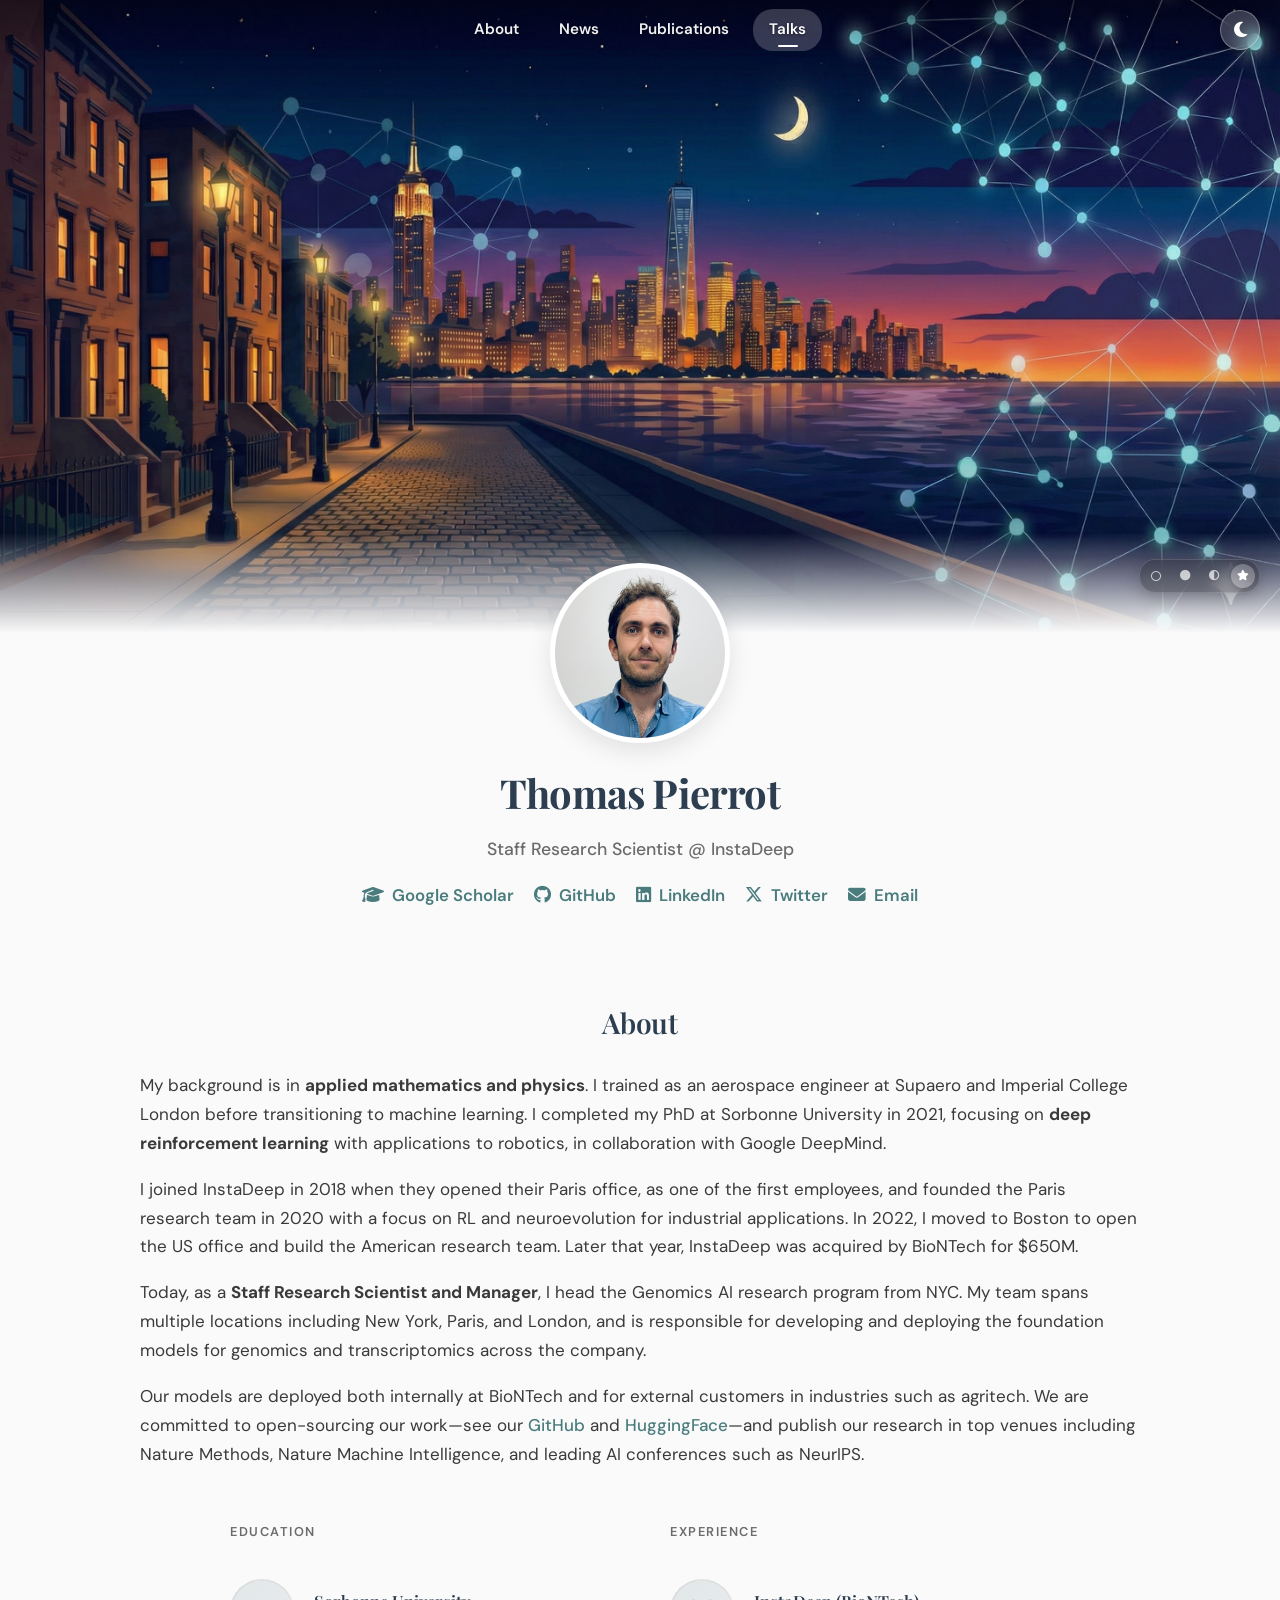
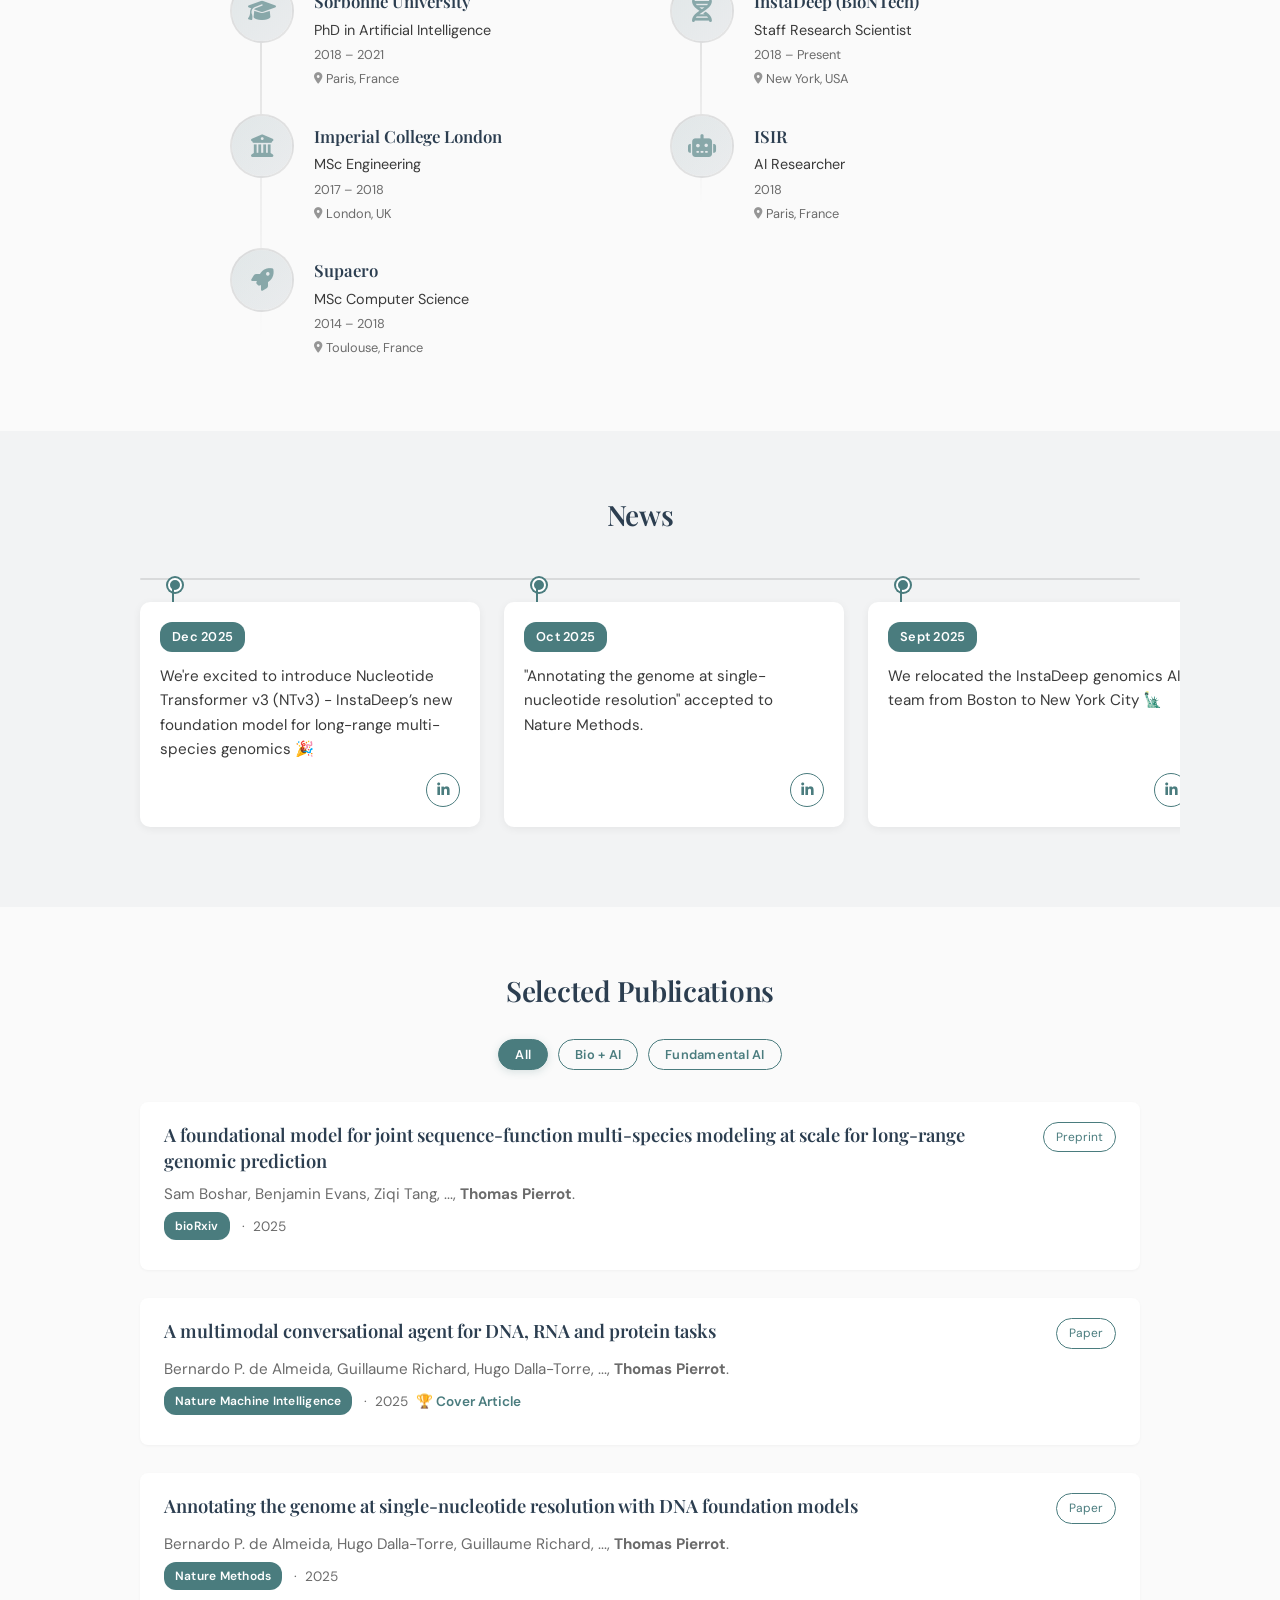
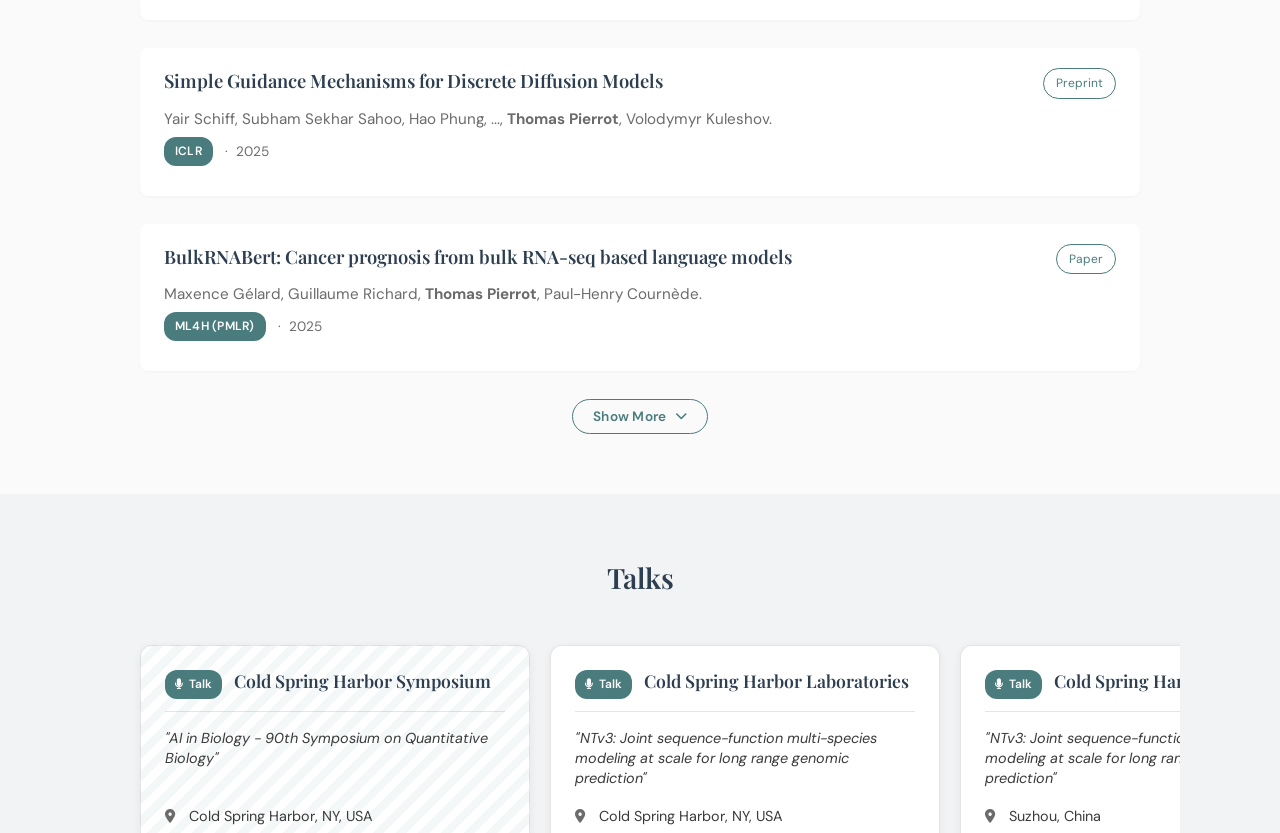
==== index.html @ 48ee16d9 "feat: add upcoming CSHL Symposium talk with diagonal stripe styling Add Cold Spring Harbor Symposium" ====
<!DOCTYPE html>
<html lang="en">
<head>
    <meta charset="UTF-8">
    <meta name="viewport" content="width=device-width, initial-scale=1.0">
    <title>Thomas Pierrot - Staff Research Scientist</title>
    <link rel="preconnect" href="https://fonts.googleapis.com">
    <link rel="preconnect" href="https://fonts.gstatic.com" crossorigin>
    <link href="https://fonts.googleapis.com/css2?family=DM+Sans:ital,wght@0,400;0,500;0,600;0,700;1,400&family=Playfair+Display:wght@500;600;700&display=swap" rel="stylesheet">
    <link rel="stylesheet" href="https://cdnjs.cloudflare.com/ajax/libs/font-awesome/6.5.1/css/all.min.css">
    <style>
        /* --- CSS STYLES --- */
        :root {
            --primary-color: #2c3e50;
            --accent-color: #4a7c7e;
            --text-color: #3a3a3a;
            --text-muted: #6b6b6b;
            --bg-color: #fafafa;
            --bg-alt: #f2f3f4;
            --card-bg: #ffffff;
            --border-color: rgba(0,0,0,0.1);
            --container-width: 1000px;
        }

        [data-theme="dark"] {
            --primary-color: #a8c8ca;
            --accent-color: #6ba3a5;
            --text-color: #e0e0e0;
            --text-muted: #a0a0a0;
            --bg-color: #1a1a1a;
            --bg-alt: #242424;
            --card-bg: #2a2a2a;
            --border-color: rgba(255,255,255,0.1);
        }

        body {
            font-family: 'DM Sans', -apple-system, BlinkMacSystemFont, "Segoe UI", Roboto, sans-serif;
            font-size: 17px;
            line-height: 1.7;
            color: var(--text-color);
            background-color: var(--bg-color);
            margin: 0;
            padding: 0;
        }

        h1, h2, h3, h4, h5, h6 {
            font-family: 'Playfair Display', Georgia, serif;
            font-weight: 600;
        }

        /* The Banner Image */
        .banner {
            width: 100%;
            overflow: hidden;
            position: relative;
            background-color: var(--primary-color);
        }
        .banner picture {
            display: block;
            width: 100%;
        }
        .banner img {
            width: 100%;
            height: auto;
            display: block;
        }
        .banner::after {
            content: '';
            position: absolute;
            bottom: 0;
            left: 0;
            right: 0;
            height: 100px;
            background: linear-gradient(to top, var(--bg-color), transparent);
            pointer-events: none;
        }

        /* Profile Container - keeps profile header centered with banner overlap */
        .profile-container {
            max-width: var(--container-width);
            margin: 0 auto;
            padding: 0 40px;
            position: relative;
        }

        /* Section Content - centers content within full-width sections */
        .section-content {
            max-width: var(--container-width);
            margin: 0 auto;
            padding: 0 40px;
        }

        /* Profile Section */
        .profile-header {
            display: flex;
            flex-direction: column;
            align-items: center;
            text-align: center;
            margin-top: -70px;
            margin-bottom: 30px;
            gap: 16px;
        }

        .profile-pic {
            width: 170px;
            height: 170px;
            border-radius: 50%;
            border: 5px solid var(--card-bg);
            box-shadow: 0 8px 24px rgba(0,0,0,0.1);
            background-color: #e8e8e8;
            background-image: url('profile_picture.jpg');
            background-size: cover;
            background-position: center;
            flex-shrink: 0;
        }

        .profile-info {
            display: flex;
            flex-direction: column;
            align-items: center;
        }

        .profile-info h1 {
            margin: 0;
            font-size: 2.5rem;
            font-weight: 700;
            color: var(--primary-color);
            letter-spacing: -0.02em;
        }

        .profile-info p {
            margin: 8px 0 0;
            font-size: 1.1rem;
            color: var(--text-muted);
            font-weight: 500;
        }

        .social-links {
            margin-top: 16px;
            display: flex;
            flex-wrap: wrap;
            justify-content: center;
            gap: 20px;
        }
        .social-links a {
            text-decoration: none;
            color: var(--accent-color);
            font-weight: 600;
            font-size: 1.05rem;
            display: flex;
            align-items: center;
            gap: 8px;
            transition: color 0.2s ease, transform 0.2s ease;
        }
        .social-links a i {
            font-size: 1.1rem;
        }
        .social-links a:hover {
            color: var(--primary-color);
            transform: translateY(-1px);
        }

        /* About content links */
        #about-content a {
            color: var(--accent-color);
            text-decoration: none;
            font-weight: 500;
            transition: color 0.2s ease;
        }
        #about-content a:hover {
            color: var(--primary-color);
        }

        /* Section Styling - Full width with alternating backgrounds */
        section {
            width: 100%;
            padding: 60px 0;
            text-align: center;
            background-color: var(--bg-color);
        }

        section:nth-of-type(even) {
            background-color: var(--bg-alt);
        }

        section:last-of-type {
            padding-bottom: 80px;
        }

        section p {
            text-align: left;
        }

        section ul {
            display: inline-block;
            text-align: left;
            padding-left: 20px;
        }

        section li {
            margin-bottom: 12px;
        }

        h2 {
            font-size: 1.75rem;
            margin-top: 0;
            margin-bottom: 24px;
            color: var(--primary-color);
            letter-spacing: -0.01em;
        }

        /* Publication List Styling */
        .publications-filters {
            display: flex;
            gap: 10px;
            justify-content: center;
            margin-bottom: 32px;
            flex-wrap: wrap;
        }

        .filter-btn {
            font-family: 'DM Sans', sans-serif;
            font-size: 0.8rem;
            font-weight: 600;
            padding: 6px 16px;
            border-radius: 20px;
            border: 1.5px solid var(--accent-color);
            background: transparent;
            color: var(--accent-color);
            cursor: pointer;
            transition: all 0.25s ease;
            letter-spacing: 0.02em;
        }

        .filter-btn:hover {
            background: var(--accent-color);
            color: white;
            transform: translateY(-2px);
            box-shadow: 0 4px 12px rgba(74, 124, 126, 0.3);
        }

        .filter-btn.active {
            background: var(--accent-color);
            color: white;
            box-shadow: 0 2px 8px rgba(74, 124, 126, 0.2);
        }

        .paper {
            margin-bottom: 28px;
            padding: 20px 24px;
            background: var(--card-bg);
            border-radius: 8px;
            box-shadow: 0 1px 3px rgba(0,0,0,0.04);
            transition: all 0.3s ease;
            text-align: left;
            position: relative;
            opacity: 1;
            max-height: 500px;
            overflow: hidden;
        }

        .paper.hidden {
            display: none;
        }

        .paper:hover {
            box-shadow: 0 4px 12px rgba(0,0,0,0.06);
        }

        .show-more-container {
            display: flex;
            justify-content: center;
            margin-top: 20px;
        }

        .show-more-btn {
            font-family: 'DM Sans', sans-serif;
            font-size: 0.85rem;
            font-weight: 600;
            padding: 8px 20px;
            border-radius: 20px;
            border: 1.5px solid var(--accent-color);
            background: transparent;
            color: var(--accent-color);
            cursor: pointer;
            transition: all 0.25s ease;
            display: flex;
            align-items: center;
            gap: 8px;
            letter-spacing: 0.02em;
        }

        .show-more-btn:hover {
            background: var(--accent-color);
            color: white;
            transform: translateY(-2px);
            box-shadow: 0 4px 12px rgba(74, 124, 126, 0.3);
        }

        .show-more-btn i {
            transition: transform 0.25s ease;
            font-size: 0.75rem;
        }

        .show-more-btn.expanded i {
            transform: rotate(180deg);
        }

        .show-more-btn.hidden {
            display: none;
        }
        .paper-header {
            display: flex;
            justify-content: space-between;
            align-items: flex-start;
            gap: 16px;
            margin-bottom: 8px;
        }
        .paper-title {
            font-family: 'Playfair Display', Georgia, serif;
            font-weight: 600;
            font-size: 1.15rem;
            color: var(--primary-color);
            flex: 1;
            line-height: 1.4;
        }
        .paper-meta {
            color: var(--text-muted);
            font-size: 0.95rem;
            margin-bottom: 6px;
            line-height: 1.6;
        }
        .paper-venue-info {
            display: flex;
            align-items: center;
            gap: 8px;
            flex-wrap: wrap;
            margin-bottom: 10px;
            font-size: 0.9rem;
        }
        .venue-badge {
            display: inline-block;
            background: var(--accent-color);
            color: white;
            font-size: 0.75rem;
            font-weight: 600;
            padding: 4px 11px;
            border-radius: 12px;
            letter-spacing: 0.02em;
        }
        .year-text {
            color: var(--text-muted);
            font-size: 0.85rem;
        }
        .year-text::before {
            content: '· ';
            margin-left: 4px;
            margin-right: 4px;
            color: var(--text-muted);
        }
        .highlight-item {
            display: inline-flex;
            align-items: center;
            gap: 4px;
            color: var(--accent-color);
            font-size: 0.85rem;
            font-weight: 600;
        }
        .paper-links {
            display: flex;
            gap: 6px;
            flex-wrap: wrap;
            flex-shrink: 0;
        }
        .paper-links a {
            font-size: 0.75rem;
            color: var(--accent-color);
            text-decoration: none;
            border: 1px solid var(--accent-color);
            padding: 4px 12px;
            border-radius: 20px;
            transition: all 0.25s ease;
            white-space: nowrap;
        }
        .paper-links a:hover {
            background-color: var(--accent-color);
            color: white;
        }

        /* Horizontal Timeline Styling */
        .timeline-h {
            overflow-x: auto;
            margin: 0 -40px;
            padding: 0 40px;
            scrollbar-width: thin;
            scrollbar-color: var(--accent-color) transparent;
        }

        .timeline-h::-webkit-scrollbar {
            height: 6px;
        }

        .timeline-h::-webkit-scrollbar-track {
            background: transparent;
        }

        .timeline-h::-webkit-scrollbar-thumb {
            background: var(--accent-color);
            border-radius: 3px;
        }

        .timeline-track {
            display: flex;
            gap: 24px;
            padding: 40px 0 20px;
            position: relative;
            width: fit-content;
        }

        .timeline-track::before {
            content: '';
            position: absolute;
            top: 16px;
            left: 0;
            right: 0;
            height: 2px;
            background: var(--border-color);
            border-radius: 1px;
        }

        .timeline-card {
            position: relative;
            flex: 0 0 300px;
            background: var(--card-bg);
            padding: 20px;
            border-radius: 10px;
            box-shadow: 0 2px 8px rgba(0,0,0,0.06);
            transition: box-shadow 0.25s ease, transform 0.25s ease;
            display: flex;
            flex-direction: column;
            gap: 12px;
        }

        .timeline-card::before {
            content: '';
            position: absolute;
            top: -24px;
            left: 28px;
            width: 10px;
            height: 10px;
            background: var(--accent-color);
            border-radius: 50%;
            border: 2px solid var(--card-bg);
            box-shadow: 0 0 0 2px var(--accent-color);
        }

        .timeline-card::after {
            content: '';
            position: absolute;
            top: -14px;
            left: 32px;
            width: 2px;
            height: 14px;
            background: var(--accent-color);
        }

        .timeline-card:hover {
            box-shadow: 0 6px 20px rgba(0,0,0,0.1);
            transform: translateY(-4px);
        }

        .timeline-badge {
            display: inline-block;
            align-self: flex-start;
            background: var(--accent-color);
            color: white;
            font-family: 'DM Sans', sans-serif;
            font-weight: 600;
            font-size: 0.8rem;
            padding: 4px 12px;
            border-radius: 12px;
            letter-spacing: 0.02em;
        }

        .timeline-card p {
            margin: 0;
            flex: 1;
            font-size: 0.95rem;
            line-height: 1.6;
        }

        .timeline-card .timeline-link {
            align-self: flex-end;
        }

        .timeline-link {
            display: flex;
            align-items: center;
            justify-content: center;
            width: 32px;
            height: 32px;
            font-size: 0.9rem;
            color: var(--accent-color);
            text-decoration: none;
            border: 1px solid var(--accent-color);
            border-radius: 50%;
            transition: all 0.25s ease;
            flex-shrink: 0;
        }

        .timeline-link:hover {
            background-color: var(--accent-color);
            color: white;
            transform: scale(1.1);
        }

        /* Navigation Bar */
        .main-nav {
            position: fixed;
            top: 0;
            left: 0;
            right: 0;
            z-index: 1000;
            display: flex;
            justify-content: center;
            align-items: center;
            padding: 0 20px;
            height: 60px;
            background: linear-gradient(to bottom, rgba(0, 0, 0, 0.4) 0%, rgba(0, 0, 0, 0.15) 60%, transparent 100%);
            transition: background 0.3s ease, box-shadow 0.3s ease, backdrop-filter 0.3s ease;
        }

        .main-nav.scrolled {
            background: rgba(250, 250, 250, 0.92);
            backdrop-filter: blur(12px);
            -webkit-backdrop-filter: blur(12px);
            box-shadow: 0 2px 20px rgba(0, 0, 0, 0.08);
        }

        [data-theme="dark"] .main-nav.scrolled {
            background: rgba(26, 26, 26, 0.92);
            box-shadow: 0 2px 20px rgba(0, 0, 0, 0.3);
        }

        .nav-container {
            display: flex;
            gap: 8px;
            align-items: center;
        }

        .nav-link {
            text-decoration: none;
            color: rgba(255, 255, 255, 0.95);
            font-weight: 600;
            font-size: 0.95rem;
            padding: 8px 16px;
            border-radius: 20px;
            transition: all 0.25s ease;
            position: relative;
            text-shadow: 0 1px 3px rgba(0, 0, 0, 0.5);
        }

        .main-nav.scrolled .nav-link {
            color: var(--text-muted);
            text-shadow: none;
        }

        .nav-link:hover {
            color: #ffffff;
            background: rgba(255, 255, 255, 0.15);
        }

        .main-nav.scrolled .nav-link:hover {
            color: var(--primary-color);
            background: rgba(74, 124, 126, 0.1);
        }

        .nav-link.active {
            color: #ffffff;
            background: rgba(255, 255, 255, 0.2);
        }

        .main-nav.scrolled .nav-link.active {
            color: var(--accent-color);
            background: rgba(74, 124, 126, 0.15);
        }

        .nav-link.active::after {
            content: '';
            position: absolute;
            bottom: 4px;
            left: 50%;
            transform: translateX(-50%);
            width: 20px;
            height: 2px;
            background: #ffffff;
            border-radius: 1px;
        }

        .main-nav.scrolled .nav-link.active::after {
            background: var(--accent-color);
        }

        /* Theme Toggle Button - now inside nav */
        .theme-toggle {
            position: absolute;
            right: 20px;
            background: rgba(255, 255, 255, 0.2);
            backdrop-filter: blur(8px);
            -webkit-backdrop-filter: blur(8px);
            border: 1px solid rgba(255, 255, 255, 0.3);
            border-radius: 50%;
            width: 40px;
            height: 40px;
            cursor: pointer;
            color: #ffffff;
            font-size: 1.1rem;
            transition: all 0.3s ease;
            box-shadow: 0 2px 8px rgba(0,0,0,0.2);
            display: flex;
            align-items: center;
            justify-content: center;
        }

        .main-nav.scrolled .theme-toggle {
            background: var(--card-bg);
            border: 1px solid var(--border-color);
            color: var(--text-color);
            box-shadow: 0 2px 8px rgba(0,0,0,0.1);
        }

        .theme-toggle:hover {
            transform: scale(1.05);
            box-shadow: 0 4px 12px rgba(0,0,0,0.2);
        }
        .theme-toggle:active {
            transform: scale(0.95);
        }

        /* Banner Time Selector */
        .banner-time-selector {
            position: absolute;
            bottom: 40px;
            right: 20px;
            display: flex;
            gap: 5px;
            z-index: 10;
            background: rgba(0, 0, 0, 0.25);
            backdrop-filter: blur(8px);
            -webkit-backdrop-filter: blur(8px);
            padding: 4px;
            border-radius: 16px;
            border: 1px solid rgba(255, 255, 255, 0.15);
            box-shadow: 0 4px 16px rgba(0, 0, 0, 0.2);
        }

        .time-btn {
            width: 24px;
            height: 24px;
            border-radius: 50%;
            border: none;
            background: transparent;
            color: rgba(255, 255, 255, 0.7);
            cursor: pointer;
            display: flex;
            align-items: center;
            justify-content: center;
            font-size: 0.65rem;
            transition: all 0.25s ease;
        }

        .time-btn:hover {
            color: #ffffff;
            background: rgba(255, 255, 255, 0.15);
            transform: scale(1.1);
        }

        .time-btn.active {
            color: #ffffff;
            background: rgba(255, 255, 255, 0.25);
            box-shadow: 0 2px 8px rgba(0, 0, 0, 0.2);
        }

        .time-btn:active {
            transform: scale(0.95);
        }

        /* About Section - Education & Experience */
        .about-columns {
            display: flex;
            gap: 60px;
            margin-top: 40px;
            justify-content: center;
        }

        .about-column {
            flex: 1;
            max-width: 380px;
        }

        .about-column-title {
            font-family: 'DM Sans', sans-serif;
            font-size: 0.8rem;
            font-weight: 600;
            text-transform: uppercase;
            letter-spacing: 0.12em;
            color: var(--text-muted);
            margin-bottom: 24px;
            text-align: left;
        }

        .about-entries {
            display: flex;
            flex-direction: column;
            gap: 0;
            position: relative;
        }

        /* Vertical connecting line */
        .about-entries::before {
            content: '';
            position: absolute;
            left: 30px;
            top: 60px;
            bottom: 30px;
            width: 2px;
            background: linear-gradient(to bottom, var(--border-color), transparent);
            border-radius: 1px;
        }

        .about-entry {
            display: flex;
            align-items: flex-start;
            gap: 20px;
            padding: 12px 0;
            position: relative;
        }

        .entry-logo {
            width: 60px;
            height: 60px;
            border-radius: 50%;
            background: linear-gradient(135deg, var(--bg-alt) 0%, var(--card-bg) 100%);
            border: 2px solid var(--border-color);
            display: flex;
            align-items: center;
            justify-content: center;
            flex-shrink: 0;
            transition: all 0.3s ease;
            overflow: hidden;
            position: relative;
            z-index: 1;
        }

        .entry-logo::before {
            content: '';
            position: absolute;
            inset: 0;
            background: linear-gradient(135deg, var(--accent-color) 0%, var(--primary-color) 100%);
            opacity: 0.1;
            border-radius: 50%;
        }

        .entry-logo i {
            font-size: 1.4rem;
            color: var(--accent-color);
            opacity: 0.6;
        }

        .entry-logo img {
            width: 100%;
            height: 100%;
            object-fit: cover;
            border-radius: 50%;
        }

        .about-entry:hover .entry-logo {
            transform: scale(1.08);
            border-color: var(--accent-color);
            box-shadow: 0 4px 16px rgba(74, 124, 126, 0.2);
        }

        .entry-details {
            display: flex;
            flex-direction: column;
            gap: 2px;
            padding-top: 8px;
            text-align: left;
        }

        .entry-institution {
            font-family: 'Playfair Display', Georgia, serif;
            font-size: 1.05rem;
            font-weight: 600;
            color: var(--primary-color);
            margin: 0;
        }

        .entry-role {
            font-size: 0.9rem;
            color: var(--text-color);
            margin: 0;
        }

        .entry-date {
            font-size: 0.8rem;
            color: var(--text-muted);
            margin: 0;
        }

        .entry-location {
            font-size: 0.8rem;
            color: var(--text-muted);
            margin: 0;
            display: flex;
            align-items: center;
            gap: 4px;
        }

        .entry-location i {
            font-size: 0.7rem;
            opacity: 0.7;
        }

        /* Talks Section - Floating Cards */
        .talks-track-wrapper {
            overflow-x: auto;
            margin: 0 -40px;
            padding: 0 40px;
            scrollbar-width: thin;
            scrollbar-color: var(--accent-color) transparent;
        }

        .talks-track-wrapper::-webkit-scrollbar {
            height: 6px;
        }

        .talks-track-wrapper::-webkit-scrollbar-track {
            background: transparent;
        }

        .talks-track-wrapper::-webkit-scrollbar-thumb {
            background: var(--accent-color);
            border-radius: 3px;
        }

        .talks-track {
            display: flex;
            gap: 20px;
            padding: 20px 0;
            width: fit-content;
        }

        .talk-card {
            flex: 0 0 340px;
            background: var(--card-bg);
            padding: 24px;
            border-radius: 12px;
            box-shadow: 0 2px 8px rgba(0,0,0,0.06);
            transition: box-shadow 0.25s ease, transform 0.25s ease;
            text-decoration: none;
            color: inherit;
            display: flex;
            flex-direction: column;
            gap: 16px;
            position: relative;
            text-align: left;
            border: 1px solid var(--border-color);
        }

        .talk-card:hover {
            box-shadow: 0 6px 20px rgba(0,0,0,0.1);
            transform: translateY(-4px);
            border-color: var(--accent-color);
        }

        .talk-card.upcoming {
            background:
                repeating-linear-gradient(
                    135deg,
                    transparent,
                    transparent 8px,
                    rgba(74, 124, 126, 0.06) 8px,
                    rgba(74, 124, 126, 0.06) 16px
                ),
                var(--card-bg);
        }

        @media (prefers-color-scheme: dark) {
            .talk-card.upcoming {
                background:
                    repeating-linear-gradient(
                        135deg,
                        transparent,
                        transparent 8px,
                        rgba(107, 163, 165, 0.08) 8px,
                        rgba(107, 163, 165, 0.08) 16px
                    ),
                    var(--card-bg);
            }
        }

        .talk-header {
            display: flex;
            justify-content: space-between;
            align-items: flex-start;
            gap: 12px;
            padding-bottom: 12px;
            border-bottom: 1px solid var(--border-color);
        }

        .talk-title {
            font-family: 'Playfair Display', Georgia, serif;
            font-weight: 600;
            font-size: 1.1rem;
            color: var(--primary-color);
            line-height: 1.3;
            margin: 0;
            flex: 1;
        }

        .talk-type-badge {
            display: inline-flex;
            align-items: center;
            gap: 6px;
            background: var(--accent-color);
            color: white;
            font-size: 0.75rem;
            font-weight: 600;
            padding: 4px 10px;
            border-radius: 12px;
            white-space: nowrap;
            flex-shrink: 0;
        }

        .talk-type-badge i {
            font-size: 0.7rem;
        }

        .talk-subtitle {
            font-style: italic;
            font-size: 0.9rem;
            color: var(--secondary-color);
            margin: 0;
            line-height: 1.4;
            flex: 1;
        }

        .talk-details {
            display: flex;
            flex-direction: column;
            gap: 8px;
        }

        .talk-detail-item {
            display: flex;
            align-items: center;
            gap: 8px;
            font-size: 0.9rem;
            color: var(--text-color);
        }

        .talk-detail-item i {
            width: 16px;
            font-size: 0.85rem;
            color: var(--text-muted);
            flex-shrink: 0;
        }

        .talk-link {
            display: flex;
            align-items: center;
            justify-content: space-between;
            gap: 8px;
            padding: 10px 16px;
            background: var(--bg-alt);
            border-radius: 8px;
            font-size: 0.9rem;
            font-weight: 600;
            color: var(--accent-color);
            text-decoration: none;
            transition: all 0.25s ease;
            margin-top: auto;
        }

        .talk-link:hover {
            background: var(--accent-color);
            color: white;
        }

        .talk-link i {
            font-size: 0.8rem;
            transition: transform 0.25s ease;
        }

        .talk-link:hover i {
            transform: translateX(4px);
        }

        /* Responsive for Talks */
        @media (max-width: 900px) {
            .talks-track-wrapper {
                margin: 0 -30px;
                padding: 0 30px;
            }
            .talk-card {
                flex: 0 0 300px;
            }
        }

        @media (max-width: 600px) {
            .talks-track-wrapper {
                margin: 0 -20px;
                padding: 0 20px;
            }
            .talk-card {
                flex: 0 0 280px;
                padding: 18px;
                gap: 12px;
            }
            .talk-title {
                font-size: 1rem;
            }
            .talk-type-badge {
                font-size: 0.7rem;
                padding: 3px 8px;
            }
            .talk-detail-item {
                font-size: 0.85rem;
            }
            .talk-subtitle {
                font-size: 0.85rem;
            }
            .talk-link {
                padding: 8px 12px;
                font-size: 0.85rem;
            }
        }

        /* Smooth scrolling */
        html {
            scroll-behavior: smooth;
        }

        /* Offset for fixed nav when jumping to sections */
        section {
            scroll-margin-top: 80px;
        }

        /* Responsive Design */
        @media (max-width: 900px) {
            .profile-container,
            .section-content {
                padding: 0 30px;
            }
            section {
                padding: 50px 0;
            }
            section:last-of-type {
                padding-bottom: 60px;
            }
            .profile-pic {
                width: 150px;
                height: 150px;
            }
            .timeline-h {
                margin: 0 -30px;
                padding: 0 30px;
            }
            .timeline-track {
                gap: 20px;
            }
            .timeline-card {
                flex: 0 0 280px;
            }
            /* About columns responsive */
            .about-columns {
                gap: 40px;
            }
            .about-column {
                max-width: 320px;
            }
        }

        @media (max-width: 600px) {
            .profile-container,
            .section-content {
                padding: 0 20px;
            }
            section {
                padding: 40px 0;
            }
            section:last-of-type {
                padding-bottom: 50px;
            }
            .profile-header {
                margin-top: -50px;
            }
            .profile-pic {
                width: 130px;
                height: 130px;
            }
            .profile-info h1 {
                font-size: 2rem;
            }
            .social-links {
                gap: 14px;
            }
            .social-links a {
                font-size: 0.95rem;
            }
            h2 {
                font-size: 1.5rem;
            }
            /* Timeline responsive */
            .timeline-h {
                margin: 0 -20px;
                padding: 0 20px;
            }
            .timeline-track {
                gap: 16px;
                padding-top: 36px;
            }
            .timeline-track::before {
                top: 12px;
            }
            .timeline-card {
                flex: 0 0 260px;
                padding: 16px;
            }
            .timeline-card::before {
                top: -20px;
                left: 24px;
                width: 8px;
                height: 8px;
            }
            .timeline-card::after {
                top: -12px;
                left: 27px;
                height: 12px;
            }
            .timeline-badge {
                font-size: 0.75rem;
                padding: 3px 10px;
            }
            .timeline-card p {
                font-size: 0.9rem;
            }
            /* Navigation responsive */
            .main-nav {
                height: 50px;
                padding: 0 12px;
            }
            .nav-link {
                font-size: 0.85rem;
                padding: 6px 12px;
            }
            .theme-toggle {
                width: 36px;
                height: 36px;
                font-size: 1rem;
                right: 12px;
            }
            section {
                scroll-margin-top: 70px;
            }
            .banner-time-selector {
                bottom: 30px;
                right: 12px;
                gap: 4px;
                padding: 3px;
            }
            .time-btn {
                width: 20px;
                height: 20px;
                font-size: 0.55rem;
            }
            /* About columns mobile - stack vertically */
            .about-columns {
                flex-direction: column;
                gap: 32px;
                align-items: center;
            }
            .about-column {
                max-width: 100%;
                width: 100%;
            }
            .about-column-title {
                text-align: center;
            }
            .entry-logo {
                width: 50px;
                height: 50px;
            }
            .entry-logo i {
                font-size: 1.2rem;
            }
            .about-entries::before {
                left: 25px;
                top: 50px;
            }
            .entry-details {
                padding-top: 4px;
            }
            .entry-institution {
                font-size: 0.95rem;
            }
            .entry-role {
                font-size: 0.85rem;
            }
        }
    </style>
</head>
<body>
    <nav class="main-nav" id="main-nav">
        <div class="nav-container">
            <a href="#about" class="nav-link active">About</a>
            <a href="#news" class="nav-link">News</a>
            <a href="#publications" class="nav-link">Publications</a>
            <a href="#talks" class="nav-link">Talks</a>
        </div>
        <button class="theme-toggle" id="theme-toggle" aria-label="Toggle dark mode">
            <i class="fa-solid fa-moon"></i>
        </button>
    </nav>

    <div class="banner">
        <picture>
            <source media="(min-width: 1200px)" srcset="" id="banner-desktop">
            <source media="(min-width: 768px)" srcset="" id="banner-tablet">
            <img src="" alt="NYC skyline with neural network overlay" id="banner-mobile">
        </picture>
        <div class="banner-time-selector">
            <button class="time-btn" data-time="morning" title="Morning (7-10am)">
                <i class="fa-regular fa-circle"></i>
            </button>
            <button class="time-btn" data-time="day" title="Day (10am-5pm)">
                <i class="fa-solid fa-circle"></i>
            </button>
            <button class="time-btn" data-time="afternoon" title="Afternoon (5-8pm)">
                <i class="fa-solid fa-circle-half-stroke"></i>
            </button>
            <button class="time-btn" data-time="night" title="Night (8pm-7am)">
                <i class="fa-solid fa-star"></i>
            </button>
        </div>
    </div>

    <div class="profile-container">
        <div class="profile-header">
            <div class="profile-pic"></div>
            <div class="profile-info">
                <h1>Thomas Pierrot</h1>
                <p>Staff Research Scientist @ InstaDeep</p>
                <div class="social-links">
                    <a href="https://scholar.google.com/citations?user=thomas-pierrot-120a43128"><i class="fa-solid fa-graduation-cap"></i> Google Scholar</a>
                    <a href="https://github.com/ranzenTom"><i class="fa-brands fa-github"></i> GitHub</a>
                    <a href="https://www.linkedin.com/in/thomas-pierrot-120a43128/"><i class="fa-brands fa-linkedin"></i> LinkedIn</a>
                    <a href="https://x.com/thomas_pierrot"><i class="fa-brands fa-x-twitter"></i> Twitter</a>
                    <a href="mailto:tvg.pierrot@gmail.com"><i class="fa-solid fa-envelope"></i> Email</a>
                </div>
            </div>
        </div>
    </div>

    <section id="about">
        <div class="section-content">
            <h2>About</h2>
            <div id="about-content">
                <!-- About content will be dynamically loaded from content/about.md -->
            </div>

            <div class="about-columns">
                <!-- Education Column -->
                <div class="about-column">
                    <h3 class="about-column-title">Education</h3>
                    <div class="about-entries">
                        <div class="about-entry">
                            <div class="entry-logo">
                                <i class="fa-solid fa-graduation-cap"></i>
                            </div>
                            <div class="entry-details">
                                <p class="entry-institution">Sorbonne University</p>
                                <p class="entry-role">PhD in Artificial Intelligence</p>
                                <p class="entry-date">2018 – 2021</p>
                                <p class="entry-location"><i class="fa-solid fa-location-dot"></i> Paris, France</p>
                            </div>
                        </div>
                        <div class="about-entry">
                            <div class="entry-logo">
                                <i class="fa-solid fa-university"></i>
                            </div>
                            <div class="entry-details">
                                <p class="entry-institution">Imperial College London</p>
                                <p class="entry-role">MSc Engineering</p>
                                <p class="entry-date">2017 – 2018</p>
                                <p class="entry-location"><i class="fa-solid fa-location-dot"></i> London, UK</p>
                            </div>
                        </div>
                        <div class="about-entry">
                            <div class="entry-logo">
                                <i class="fa-solid fa-rocket"></i>
                            </div>
                            <div class="entry-details">
                                <p class="entry-institution">Supaero</p>
                                <p class="entry-role">MSc Computer Science</p>
                                <p class="entry-date">2014 – 2018</p>
                                <p class="entry-location"><i class="fa-solid fa-location-dot"></i> Toulouse, France</p>
                            </div>
                        </div>
                    </div>
                </div>

                <!-- Experience Column -->
                <div class="about-column">
                    <h3 class="about-column-title">Experience</h3>
                    <div class="about-entries">
                        <div class="about-entry">
                            <div class="entry-logo">
                                <i class="fa-solid fa-dna"></i>
                            </div>
                            <div class="entry-details">
                                <p class="entry-institution">InstaDeep (BioNTech)</p>
                                <p class="entry-role">Staff Research Scientist</p>
                                <p class="entry-date">2018 – Present</p>
                                <p class="entry-location"><i class="fa-solid fa-location-dot"></i> New York, USA</p>
                            </div>
                        </div>
                        <div class="about-entry">
                            <div class="entry-logo">
                                <i class="fa-solid fa-robot"></i>
                            </div>
                            <div class="entry-details">
                                <p class="entry-institution">ISIR</p>
                                <p class="entry-role">AI Researcher</p>
                                <p class="entry-date">2018</p>
                                <p class="entry-location"><i class="fa-solid fa-location-dot"></i> Paris, France</p>
                            </div>
                        </div>
                    </div>
                </div>
            </div>
        </div>
    </section>

    <section id="news">
        <div class="section-content">
            <h2>News</h2>
            <div class="timeline-h">
                <div class="timeline-track" id="news-container">
                    <!-- News items will be dynamically loaded here -->
                </div>
            </div>
        </div>
    </section>

    <section id="publications">
        <div class="section-content">
            <h2>Selected Publications</h2>
            <div class="publications-filters">
                <button class="filter-btn active" data-filter="all">All</button>
                <button class="filter-btn" data-filter="bio-ai">Bio + AI</button>
                <button class="filter-btn" data-filter="fundamental-ai">Fundamental AI</button>
            </div>
            <div id="publications-container">
                <!-- Publications will be dynamically loaded here -->
            </div>
            <div class="show-more-container">
                <button class="show-more-btn" id="show-more-btn">
                    <span class="show-more-text">Show More</span>
                    <i class="fa-solid fa-chevron-down"></i>
                </button>
            </div>
        </div>
    </section>

    <section id="talks">
        <div class="section-content">
            <h2>Talks</h2>
            <div class="talks-track-wrapper">
                <div class="talks-track" id="talks-container">
                    <!-- Talks will be dynamically loaded here -->
                </div>
            </div>
        </div>
    </section>

    <script>
        // Banner time-of-day logic with manual override
        (function() {
            const timeButtons = document.querySelectorAll('.time-btn');
            
            // Set banner to a specific time of day
            function setBanner(timeOfDay) {
                document.getElementById('banner-desktop').srcset = `banners/banner_desktop_${timeOfDay}.jpeg`;
                document.getElementById('banner-tablet').srcset = `banners/banner_tablet_${timeOfDay}.jpeg`;
                document.getElementById('banner-mobile').src = `banners/banner_mobile_${timeOfDay}.jpeg`;
                
                // Update active state on buttons
                timeButtons.forEach(function(btn) {
                    btn.classList.remove('active');
                    if (btn.getAttribute('data-time') === timeOfDay) {
                        btn.classList.add('active');
                    }
                });
            }
            
            // Detect current time of day
            function detectTimeOfDay() {
                const hour = new Date().getHours();
                if (hour >= 7 && hour < 10) {
                    return 'morning';
                } else if (hour >= 10 && hour < 17) {
                    return 'day';
                } else if (hour >= 17 && hour < 20) {
                    return 'afternoon';
                } else {
                    return 'night';
                }
            }
            
            // Initialize with auto-detected time
            setBanner(detectTimeOfDay());
            
            // Add click handlers to time buttons
            timeButtons.forEach(function(btn) {
                btn.addEventListener('click', function() {
                    const timeOfDay = this.getAttribute('data-time');
                    setBanner(timeOfDay);
                });
            });
        })();

        // Theme toggle logic
        (function() {
            const themeToggle = document.getElementById('theme-toggle');
            const themeIcon = themeToggle.querySelector('i');
            const html = document.documentElement;
            
            // Get saved theme or detect system preference
            function getPreferredTheme() {
                const savedTheme = localStorage.getItem('theme');
                if (savedTheme) {
                    return savedTheme;
                }
                return window.matchMedia('(prefers-color-scheme: dark)').matches ? 'dark' : 'light';
            }
            
            // Apply theme and update icon
            function setTheme(theme) {
                if (theme === 'dark') {
                    html.setAttribute('data-theme', 'dark');
                    themeIcon.className = 'fa-solid fa-sun';
                } else {
                    html.removeAttribute('data-theme');
                    themeIcon.className = 'fa-solid fa-moon';
                }
            }
            
            // Initialize theme
            setTheme(getPreferredTheme());
            
            // Toggle theme on button click
            themeToggle.addEventListener('click', function() {
                const currentTheme = html.getAttribute('data-theme');
                const newTheme = currentTheme === 'dark' ? 'light' : 'dark';
                setTheme(newTheme);
                localStorage.setItem('theme', newTheme);
            });
            
            // Listen for system preference changes
            window.matchMedia('(prefers-color-scheme: dark)').addEventListener('change', function(e) {
                // Only update if user hasn't set a manual preference
                if (!localStorage.getItem('theme')) {
                    setTheme(e.matches ? 'dark' : 'light');
                }
            });
        })();

        // Navigation scroll effect and scrollspy
        (function() {
            const nav = document.getElementById('main-nav');
            const navLinks = document.querySelectorAll('.nav-link');
            const sections = document.querySelectorAll('section[id]');
            
            // Add scrolled class when page is scrolled
            function handleScroll() {
                if (window.scrollY > 100) {
                    nav.classList.add('scrolled');
                } else {
                    nav.classList.remove('scrolled');
                }
            }
            
            window.addEventListener('scroll', handleScroll, { passive: true });
            handleScroll(); // Check initial state
            
            // Scrollspy using IntersectionObserver
            const observerOptions = {
                root: null,
                rootMargin: '-20% 0px -60% 0px',
                threshold: 0
            };
            
            const observer = new IntersectionObserver(function(entries) {
                entries.forEach(function(entry) {
                    if (entry.isIntersecting) {
                        const id = entry.target.getAttribute('id');
                        navLinks.forEach(function(link) {
                            link.classList.remove('active');
                            if (link.getAttribute('href') === '#' + id) {
                                link.classList.add('active');
                            }
                        });
                    }
                });
            }, observerOptions);
            
            sections.forEach(function(section) {
                observer.observe(section);
            });
            
            // Smooth scroll with offset for nav links
            navLinks.forEach(function(link) {
                link.addEventListener('click', function(e) {
                    e.preventDefault();
                    const targetId = this.getAttribute('href');
                    const targetSection = document.querySelector(targetId);
                    if (targetSection) {
                        targetSection.scrollIntoView({ behavior: 'smooth' });
                    }
                });
            });
        })();

        // Load and render about content from Markdown
        (function() {
            fetch('content/about.md')
                .then(function(response) {
                    if (!response.ok) {
                        throw new Error('Failed to load about content');
                    }
                    return response.text();
                })
                .then(function(markdown) {
                    const container = document.getElementById('about-content');
                    // Split by double newlines to get paragraphs
                    const paragraphs = markdown.trim().split(/\n\n+/);
                    const html = paragraphs.map(function(p) {
                        // Convert **text** to <strong>text</strong>
                        const converted = p.replace(/\*\*(.+?)\*\*/g, '<strong>$1</strong>');
                        return '<p>' + converted + '</p>';
                    }).join('\n');
                    container.innerHTML = html;
                })
                .catch(function(error) {
                    console.error('Error loading about content:', error);
                });
        })();

        // Load and render news from JSON
        (function() {
            fetch('content/news.json')
                .then(function(response) {
                    if (!response.ok) {
                        throw new Error('Failed to load news data');
                    }
                    return response.json();
                })
                .then(function(data) {
                    const container = document.getElementById('news-container');

                    data.news.forEach(function(newsItem) {
                        const card = createNewsCard(newsItem);
                        container.appendChild(card);
                    });
                })
                .catch(function(error) {
                    console.error('Error loading news:', error);
                });

            function createNewsCard(newsItem) {
                const card = document.createElement('div');
                card.className = 'timeline-card';

                const badge = document.createElement('span');
                badge.className = 'timeline-badge';
                badge.textContent = newsItem.date;

                const description = document.createElement('p');
                description.innerHTML = newsItem.description;

                const link = document.createElement('a');
                link.className = 'timeline-link';
                link.href = newsItem.link;
                link.title = newsItem.linkTitle;
                link.target = '_blank';
                link.innerHTML = '<i class="' + newsItem.linkIcon + '"></i>';

                card.appendChild(badge);
                card.appendChild(description);
                card.appendChild(link);

                return card;
            }
        })();

        // Load and render publications from JSON
        (function() {
            let allPublications = [];
            let currentFilter = 'all';
            let showingAll = false;
            const INITIAL_DISPLAY_COUNT = 5;

            fetch('content/publications.json')
                .then(function(response) {
                    if (!response.ok) {
                        throw new Error('Failed to load publications data');
                    }
                    return response.json();
                })
                .then(function(data) {
                    allPublications = data.publications;
                    renderPublications();
                    setupFilterButtons();
                    setupShowMoreButton();
                })
                .catch(function(error) {
                    console.error('Error loading publications:', error);
                });

            function renderPublications() {
                const container = document.getElementById('publications-container');
                container.innerHTML = '';

                // Sort by year descending (most recent first)
                const sortedPublications = allPublications.slice().sort(function(a, b) { return b.year - a.year; });

                const filteredPublications = currentFilter === 'all'
                    ? sortedPublications
                    : sortedPublications.filter(function(pub) { return pub.category === currentFilter; });

                const displayCount = showingAll ? filteredPublications.length : Math.min(INITIAL_DISPLAY_COUNT, filteredPublications.length);

                filteredPublications.forEach(function(publication, index) {
                    const paper = createPaperElement(publication);
                    if (index >= displayCount) {
                        paper.classList.add('hidden');
                    }
                    container.appendChild(paper);
                });

                updateShowMoreButton(filteredPublications.length);
            }

            function updateShowMoreButton(totalCount) {
                const showMoreBtn = document.getElementById('show-more-btn');
                const showMoreText = showMoreBtn.querySelector('.show-more-text');

                if (totalCount <= INITIAL_DISPLAY_COUNT) {
                    showMoreBtn.classList.add('hidden');
                } else {
                    showMoreBtn.classList.remove('hidden');
                    if (showingAll) {
                        showMoreText.textContent = 'Show Less';
                        showMoreBtn.classList.add('expanded');
                    } else {
                        showMoreText.textContent = 'Show More';
                        showMoreBtn.classList.remove('expanded');
                    }
                }
            }

            function setupFilterButtons() {
                const filterButtons = document.querySelectorAll('.filter-btn');

                filterButtons.forEach(function(btn) {
                    btn.addEventListener('click', function() {
                        filterButtons.forEach(function(b) { b.classList.remove('active'); });
                        this.classList.add('active');
                        currentFilter = this.getAttribute('data-filter');
                        showingAll = false;
                        renderPublications();
                    });
                });
            }

            function setupShowMoreButton() {
                const showMoreBtn = document.getElementById('show-more-btn');

                showMoreBtn.addEventListener('click', function() {
                    showingAll = !showingAll;
                    const papers = document.querySelectorAll('.paper');

                    papers.forEach(function(paper, index) {
                        if (showingAll) {
                            paper.classList.remove('hidden');
                        } else if (index >= INITIAL_DISPLAY_COUNT) {
                            paper.classList.add('hidden');
                        }
                    });

                    updateShowMoreButton(papers.length);

                    // Scroll to publications section if collapsing
                    if (!showingAll) {
                        document.getElementById('publications').scrollIntoView({ behavior: 'smooth' });
                    }
                });
            }

            function createPaperElement(publication) {
                const paper = document.createElement('div');
                paper.className = 'paper';
                paper.setAttribute('data-category', publication.category);

                // Create header with title and links
                const header = document.createElement('div');
                header.className = 'paper-header';

                const title = document.createElement('div');
                title.className = 'paper-title';
                title.textContent = publication.title;

                const links = document.createElement('div');
                links.className = 'paper-links';

                publication.links.forEach(function(link) {
                    const anchor = document.createElement('a');
                    anchor.href = link.url;
                    anchor.textContent = link.text;
                    anchor.target = '_blank';
                    links.appendChild(anchor);
                });

                header.appendChild(title);
                header.appendChild(links);

                // Create authors meta
                const meta = document.createElement('div');
                meta.className = 'paper-meta';
                const authorsHTML = publication.authors.replace(/Thomas Pierrot/g, '<strong>Thomas Pierrot</strong>');
                meta.innerHTML = authorsHTML;

                // Create venue info (Option B style)
                const venueInfo = document.createElement('div');
                venueInfo.className = 'paper-venue-info';

                const venueBadge = document.createElement('span');
                venueBadge.className = 'venue-badge';
                venueBadge.textContent = publication.venue;
                venueInfo.appendChild(venueBadge);

                const yearText = document.createElement('span');
                yearText.className = 'year-text';
                yearText.textContent = publication.year;
                venueInfo.appendChild(yearText);

                if (publication.highlights && publication.highlights.length > 0) {
                    publication.highlights.forEach(function(highlight) {
                        const highlightItem = document.createElement('span');
                        highlightItem.className = 'highlight-item';
                        const icon = highlight.includes('Cover') ? '🏆' : '⭐';
                        highlightItem.innerHTML = icon + ' ' + highlight;
                        venueInfo.appendChild(highlightItem);
                    });
                }

                paper.appendChild(header);
                paper.appendChild(meta);
                paper.appendChild(venueInfo);

                return paper;
            }
        })();

        // Load and render talks from JSON
        (function() {
            fetch('content/talks.json')
                .then(function(response) {
                    if (!response.ok) {
                        throw new Error('Failed to load talks data');
                    }
                    return response.json();
                })
                .then(function(data) {
                    const container = document.getElementById('talks-container');

                    // Sort talks by date (most recent first)
                    const sortedTalks = data.talks.sort(function(a, b) {
                        const dateA = new Date(a.date);
                        const dateB = new Date(b.date);
                        return dateB - dateA; // Descending order (newest first)
                    });

                    sortedTalks.forEach(function(talk) {
                        const card = createTalkCard(talk);
                        container.appendChild(card);
                    });
                })
                .catch(function(error) {
                    console.error('Error loading talks:', error);
                });

            function createTalkCard(talk) {
                const card = document.createElement('a');
                card.className = 'talk-card' + (talk.status === 'upcoming' ? ' upcoming' : '');
                card.href = talk.video || talk.link;
                card.target = '_blank';
                card.rel = 'noopener noreferrer';

                // Create header section
                const header = document.createElement('div');
                header.className = 'talk-header';

                const typeBadge = document.createElement('span');
                typeBadge.className = 'talk-type-badge';

                if (talk.type === 'video') {
                    typeBadge.innerHTML = '<i class="fa-solid fa-play"></i> Video';
                } else {
                    typeBadge.innerHTML = '<i class="fa-solid fa-microphone"></i> Talk';
                }

                const venue = document.createElement('h3');
                venue.className = 'talk-title';
                venue.textContent = talk.venue;

                header.appendChild(typeBadge);
                header.appendChild(venue);

                // Create talk title section (the actual talk name)
                const talkTitleEl = document.createElement('p');
                talkTitleEl.className = 'talk-subtitle';
                talkTitleEl.textContent = '"' + talk.talkTitle + '"';

                // Create details section
                const details = document.createElement('div');
                details.className = 'talk-details';

                const locationItem = document.createElement('div');
                locationItem.className = 'talk-detail-item';
                locationItem.innerHTML = '<i class="fa-solid fa-location-dot"></i><span>' + talk.location + '</span>';

                const dateItem = document.createElement('div');
                dateItem.className = 'talk-detail-item';
                dateItem.innerHTML = '<i class="fa-solid fa-calendar"></i><span>' + talk.date + '</span>';

                details.appendChild(locationItem);
                details.appendChild(dateItem);

                // Create link button
                const linkButton = document.createElement('div');
                linkButton.className = 'talk-link';

                if (talk.type === 'video') {
                    linkButton.innerHTML = '<span>Watch Video</span><i class="fa-solid fa-arrow-right"></i>';
                } else {
                    linkButton.innerHTML = '<span>View Details</span><i class="fa-solid fa-arrow-right"></i>';
                }

                // Assemble the card
                card.appendChild(header);
                card.appendChild(talkTitleEl);
                card.appendChild(details);
                card.appendChild(linkButton);

                return card;
            }
        })();
    </script>
</body>
</html>
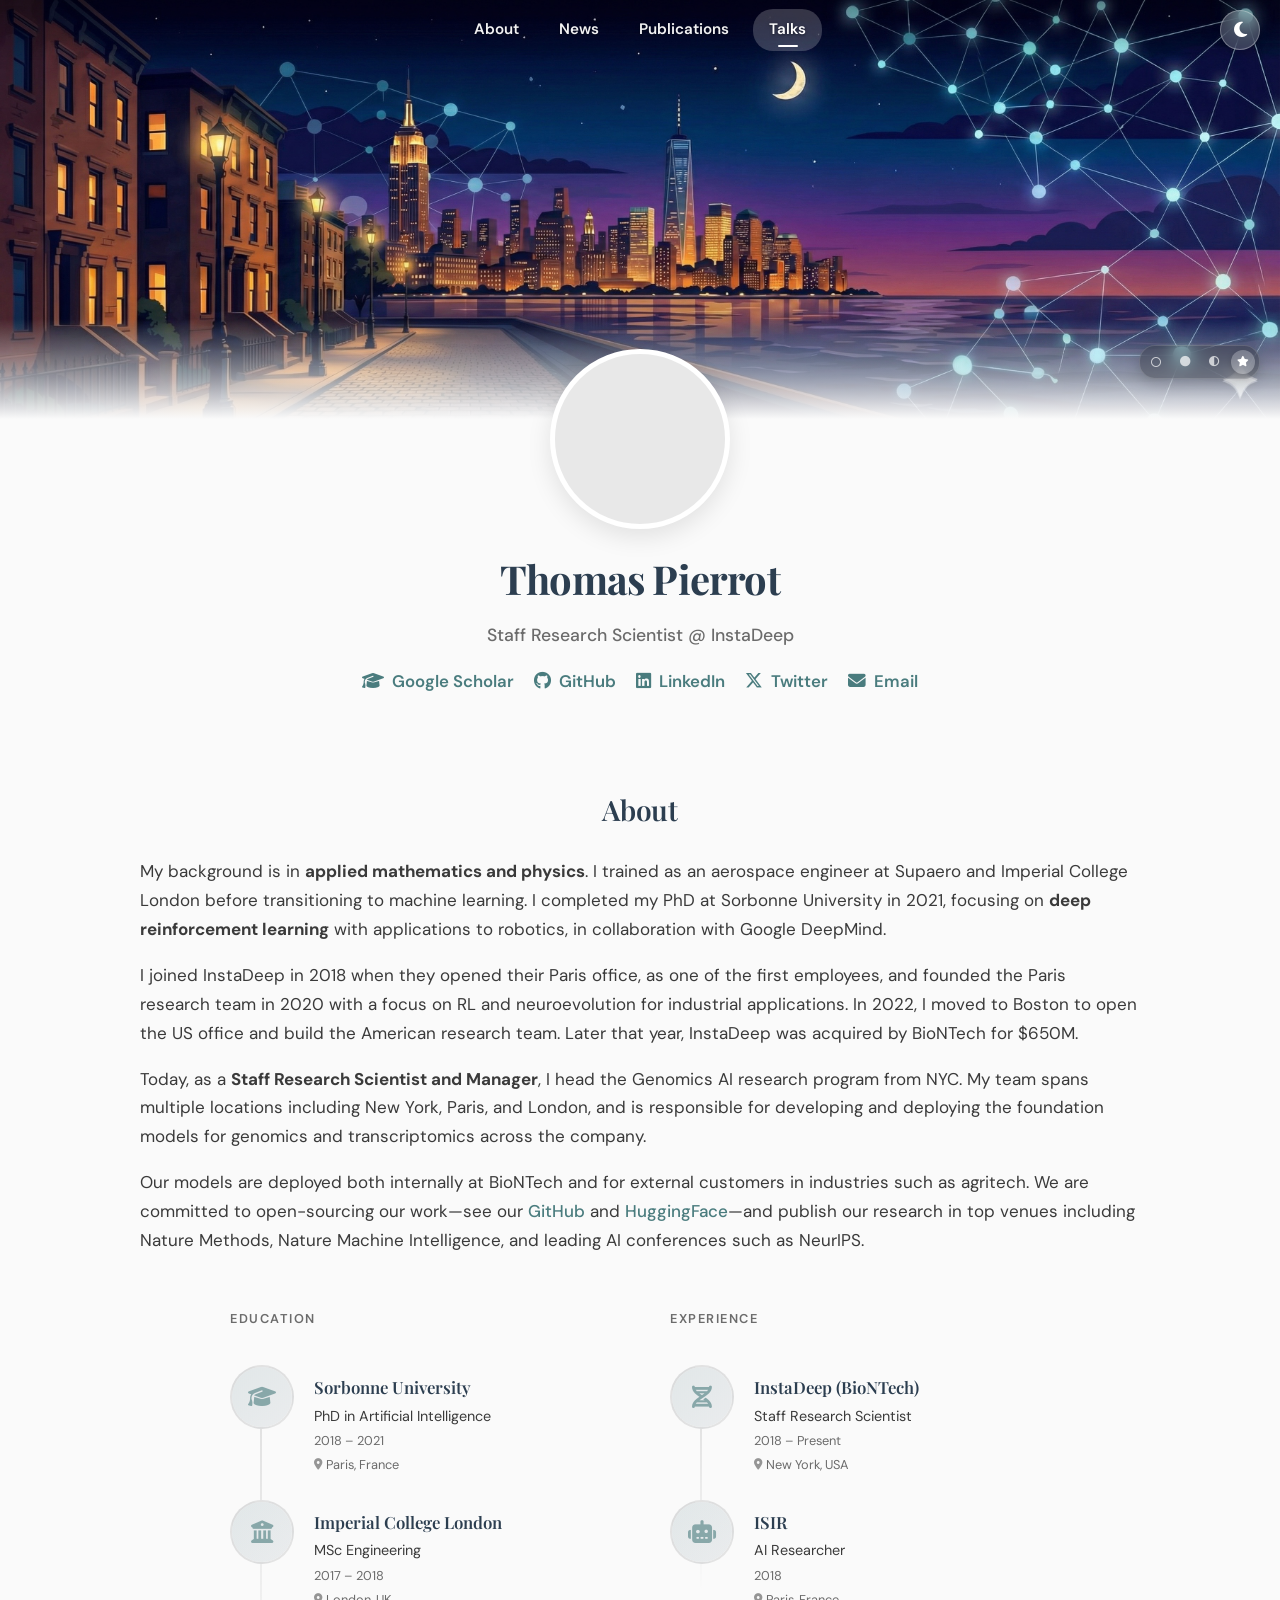
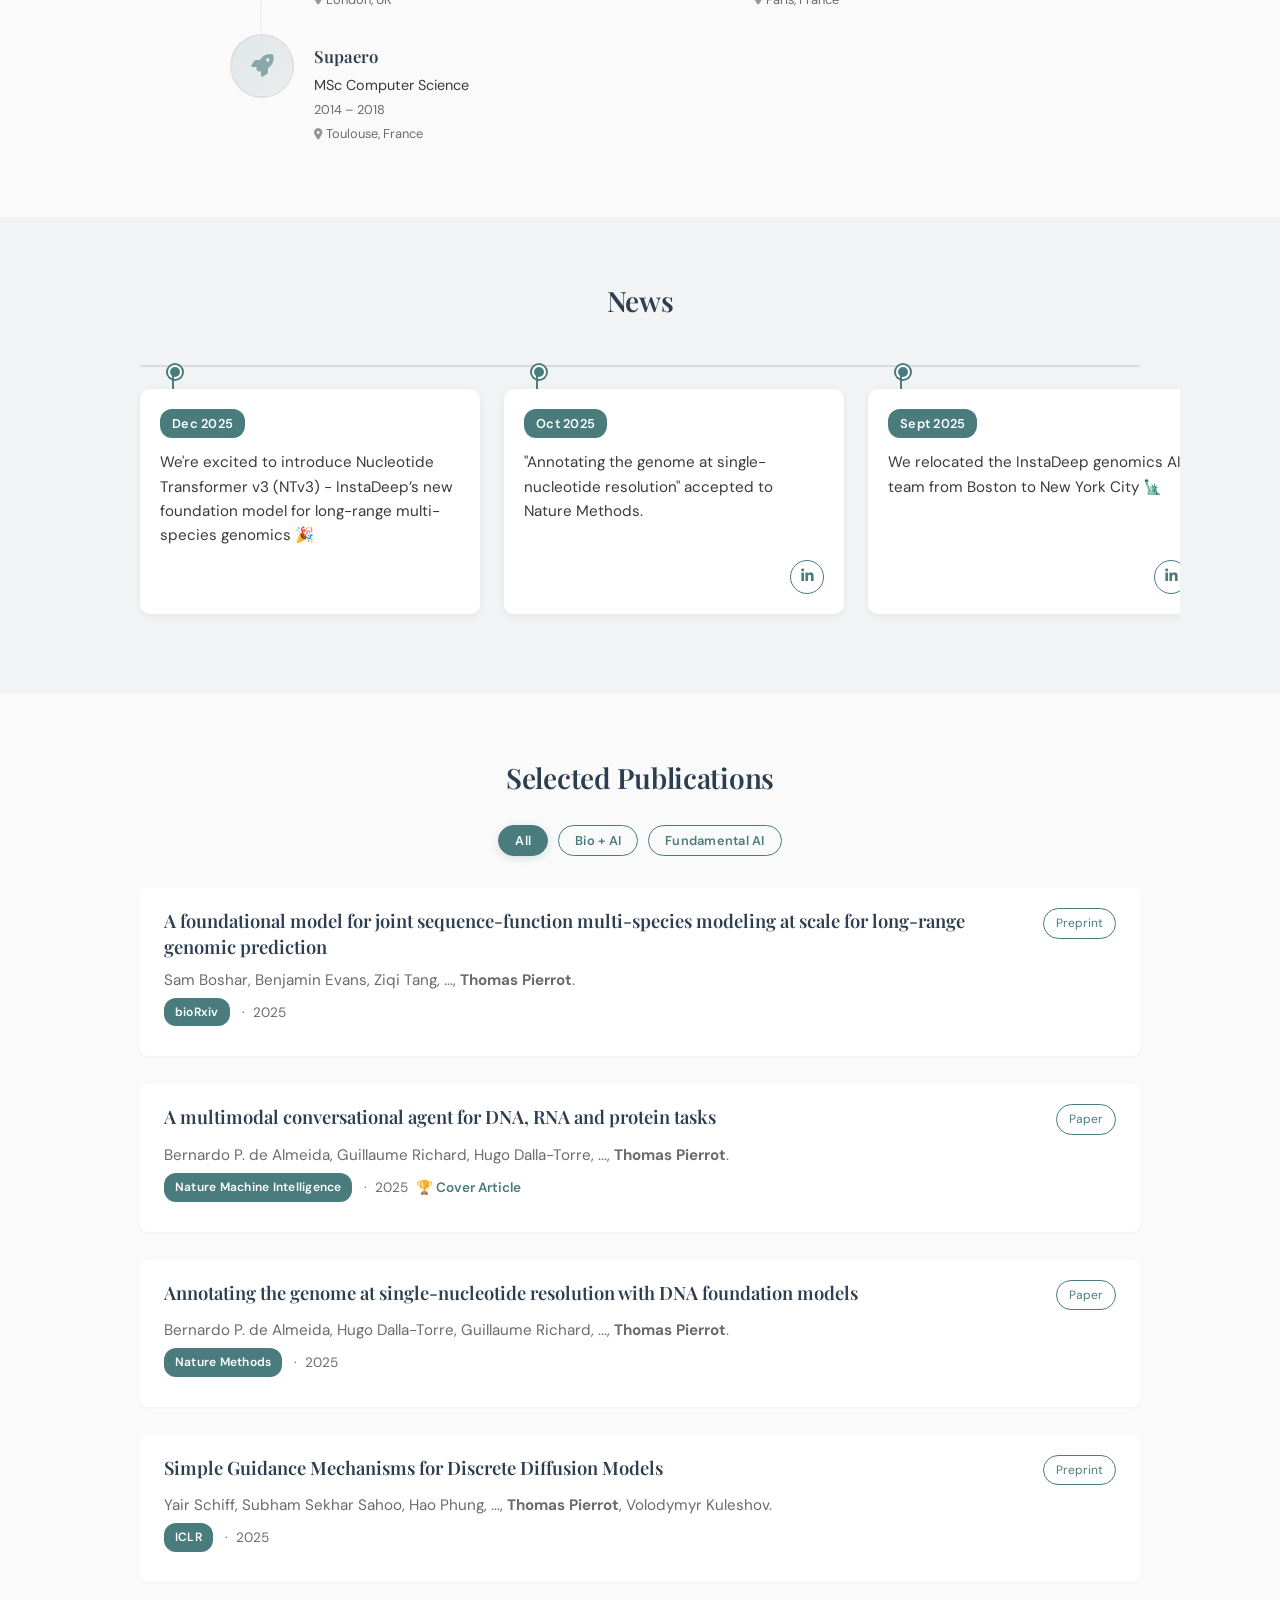
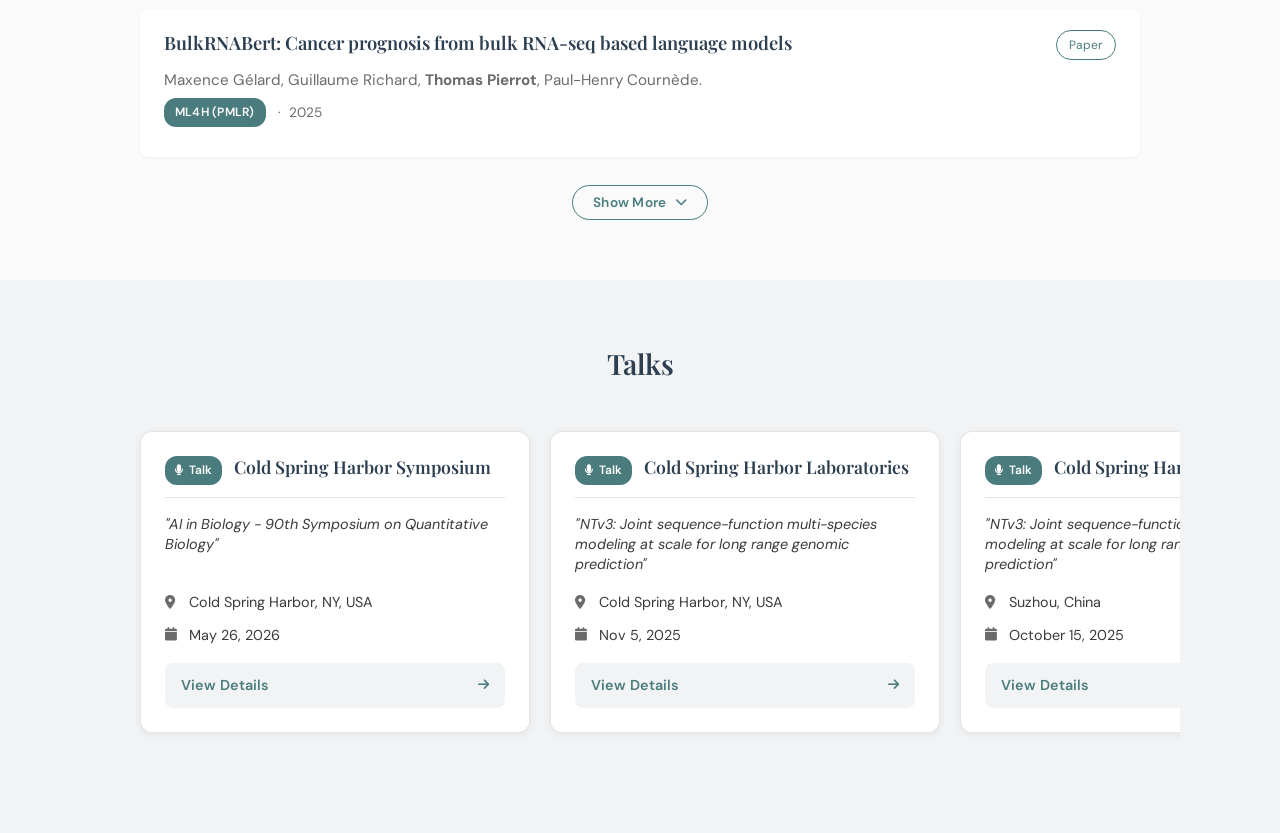
==== commit 5c5705f5: "fix: clean up static site and correct Scholar link" ====
--- a/index.html
+++ b/index.html
@@ -8,1208 +8,7 @@
     <link rel="preconnect" href="https://fonts.gstatic.com" crossorigin>
     <link href="https://fonts.googleapis.com/css2?family=DM+Sans:ital,wght@0,400;0,500;0,600;0,700;1,400&family=Playfair+Display:wght@500;600;700&display=swap" rel="stylesheet">
     <link rel="stylesheet" href="https://cdnjs.cloudflare.com/ajax/libs/font-awesome/6.5.1/css/all.min.css">
-    <style>
-        /* --- CSS STYLES --- */
-        :root {
-            --primary-color: #2c3e50;
-            --accent-color: #4a7c7e;
-            --text-color: #3a3a3a;
-            --text-muted: #6b6b6b;
-            --bg-color: #fafafa;
-            --bg-alt: #f2f3f4;
-            --card-bg: #ffffff;
-            --border-color: rgba(0,0,0,0.1);
-            --container-width: 1000px;
-        }
-
-        [data-theme="dark"] {
-            --primary-color: #a8c8ca;
-            --accent-color: #6ba3a5;
-            --text-color: #e0e0e0;
-            --text-muted: #a0a0a0;
-            --bg-color: #1a1a1a;
-            --bg-alt: #242424;
-            --card-bg: #2a2a2a;
-            --border-color: rgba(255,255,255,0.1);
-        }
-
-        body {
-            font-family: 'DM Sans', -apple-system, BlinkMacSystemFont, "Segoe UI", Roboto, sans-serif;
-            font-size: 17px;
-            line-height: 1.7;
-            color: var(--text-color);
-            background-color: var(--bg-color);
-            margin: 0;
-            padding: 0;
-        }
-
-        h1, h2, h3, h4, h5, h6 {
-            font-family: 'Playfair Display', Georgia, serif;
-            font-weight: 600;
-        }
-
-        /* The Banner Image */
-        .banner {
-            width: 100%;
-            overflow: hidden;
-            position: relative;
-            background-color: var(--primary-color);
-        }
-        .banner picture {
-            display: block;
-            width: 100%;
-        }
-        .banner img {
-            width: 100%;
-            height: auto;
-            display: block;
-        }
-        .banner::after {
-            content: '';
-            position: absolute;
-            bottom: 0;
-            left: 0;
-            right: 0;
-            height: 100px;
-            background: linear-gradient(to top, var(--bg-color), transparent);
-            pointer-events: none;
-        }
-
-        /* Profile Container - keeps profile header centered with banner overlap */
-        .profile-container {
-            max-width: var(--container-width);
-            margin: 0 auto;
-            padding: 0 40px;
-            position: relative;
-        }
-
-        /* Section Content - centers content within full-width sections */
-        .section-content {
-            max-width: var(--container-width);
-            margin: 0 auto;
-            padding: 0 40px;
-        }
-
-        /* Profile Section */
-        .profile-header {
-            display: flex;
-            flex-direction: column;
-            align-items: center;
-            text-align: center;
-            margin-top: -70px;
-            margin-bottom: 30px;
-            gap: 16px;
-        }
-
-        .profile-pic {
-            width: 170px;
-            height: 170px;
-            border-radius: 50%;
-            border: 5px solid var(--card-bg);
-            box-shadow: 0 8px 24px rgba(0,0,0,0.1);
-            background-color: #e8e8e8;
-            background-image: url('profile_picture.jpg');
-            background-size: cover;
-            background-position: center;
-            flex-shrink: 0;
-        }
-
-        .profile-info {
-            display: flex;
-            flex-direction: column;
-            align-items: center;
-        }
-
-        .profile-info h1 {
-            margin: 0;
-            font-size: 2.5rem;
-            font-weight: 700;
-            color: var(--primary-color);
-            letter-spacing: -0.02em;
-        }
-
-        .profile-info p {
-            margin: 8px 0 0;
-            font-size: 1.1rem;
-            color: var(--text-muted);
-            font-weight: 500;
-        }
-
-        .social-links {
-            margin-top: 16px;
-            display: flex;
-            flex-wrap: wrap;
-            justify-content: center;
-            gap: 20px;
-        }
-        .social-links a {
-            text-decoration: none;
-            color: var(--accent-color);
-            font-weight: 600;
-            font-size: 1.05rem;
-            display: flex;
-            align-items: center;
-            gap: 8px;
-            transition: color 0.2s ease, transform 0.2s ease;
-        }
-        .social-links a i {
-            font-size: 1.1rem;
-        }
-        .social-links a:hover {
-            color: var(--primary-color);
-            transform: translateY(-1px);
-        }
-
-        /* About content links */
-        #about-content a {
-            color: var(--accent-color);
-            text-decoration: none;
-            font-weight: 500;
-            transition: color 0.2s ease;
-        }
-        #about-content a:hover {
-            color: var(--primary-color);
-        }
-
-        /* Section Styling - Full width with alternating backgrounds */
-        section {
-            width: 100%;
-            padding: 60px 0;
-            text-align: center;
-            background-color: var(--bg-color);
-        }
-
-        section:nth-of-type(even) {
-            background-color: var(--bg-alt);
-        }
-
-        section:last-of-type {
-            padding-bottom: 80px;
-        }
-
-        section p {
-            text-align: left;
-        }
-
-        section ul {
-            display: inline-block;
-            text-align: left;
-            padding-left: 20px;
-        }
-
-        section li {
-            margin-bottom: 12px;
-        }
-
-        h2 {
-            font-size: 1.75rem;
-            margin-top: 0;
-            margin-bottom: 24px;
-            color: var(--primary-color);
-            letter-spacing: -0.01em;
-        }
-
-        /* Publication List Styling */
-        .publications-filters {
-            display: flex;
-            gap: 10px;
-            justify-content: center;
-            margin-bottom: 32px;
-            flex-wrap: wrap;
-        }
-
-        .filter-btn {
-            font-family: 'DM Sans', sans-serif;
-            font-size: 0.8rem;
-            font-weight: 600;
-            padding: 6px 16px;
-            border-radius: 20px;
-            border: 1.5px solid var(--accent-color);
-            background: transparent;
-            color: var(--accent-color);
-            cursor: pointer;
-            transition: all 0.25s ease;
-            letter-spacing: 0.02em;
-        }
-
-        .filter-btn:hover {
-            background: var(--accent-color);
-            color: white;
-            transform: translateY(-2px);
-            box-shadow: 0 4px 12px rgba(74, 124, 126, 0.3);
-        }
-
-        .filter-btn.active {
-            background: var(--accent-color);
-            color: white;
-            box-shadow: 0 2px 8px rgba(74, 124, 126, 0.2);
-        }
-
-        .paper {
-            margin-bottom: 28px;
-            padding: 20px 24px;
-            background: var(--card-bg);
-            border-radius: 8px;
-            box-shadow: 0 1px 3px rgba(0,0,0,0.04);
-            transition: all 0.3s ease;
-            text-align: left;
-            position: relative;
-            opacity: 1;
-            max-height: 500px;
-            overflow: hidden;
-        }
-
-        .paper.hidden {
-            display: none;
-        }
-
-        .paper:hover {
-            box-shadow: 0 4px 12px rgba(0,0,0,0.06);
-        }
-
-        .show-more-container {
-            display: flex;
-            justify-content: center;
-            margin-top: 20px;
-        }
-
-        .show-more-btn {
-            font-family: 'DM Sans', sans-serif;
-            font-size: 0.85rem;
-            font-weight: 600;
-            padding: 8px 20px;
-            border-radius: 20px;
-            border: 1.5px solid var(--accent-color);
-            background: transparent;
-            color: var(--accent-color);
-            cursor: pointer;
-            transition: all 0.25s ease;
-            display: flex;
-            align-items: center;
-            gap: 8px;
-            letter-spacing: 0.02em;
-        }
-
-        .show-more-btn:hover {
-            background: var(--accent-color);
-            color: white;
-            transform: translateY(-2px);
-            box-shadow: 0 4px 12px rgba(74, 124, 126, 0.3);
-        }
-
-        .show-more-btn i {
-            transition: transform 0.25s ease;
-            font-size: 0.75rem;
-        }
-
-        .show-more-btn.expanded i {
-            transform: rotate(180deg);
-        }
-
-        .show-more-btn.hidden {
-            display: none;
-        }
-        .paper-header {
-            display: flex;
-            justify-content: space-between;
-            align-items: flex-start;
-            gap: 16px;
-            margin-bottom: 8px;
-        }
-        .paper-title {
-            font-family: 'Playfair Display', Georgia, serif;
-            font-weight: 600;
-            font-size: 1.15rem;
-            color: var(--primary-color);
-            flex: 1;
-            line-height: 1.4;
-        }
-        .paper-meta {
-            color: var(--text-muted);
-            font-size: 0.95rem;
-            margin-bottom: 6px;
-            line-height: 1.6;
-        }
-        .paper-venue-info {
-            display: flex;
-            align-items: center;
-            gap: 8px;
-            flex-wrap: wrap;
-            margin-bottom: 10px;
-            font-size: 0.9rem;
-        }
-        .venue-badge {
-            display: inline-block;
-            background: var(--accent-color);
-            color: white;
-            font-size: 0.75rem;
-            font-weight: 600;
-            padding: 4px 11px;
-            border-radius: 12px;
-            letter-spacing: 0.02em;
-        }
-        .year-text {
-            color: var(--text-muted);
-            font-size: 0.85rem;
-        }
-        .year-text::before {
-            content: '· ';
-            margin-left: 4px;
-            margin-right: 4px;
-            color: var(--text-muted);
-        }
-        .highlight-item {
-            display: inline-flex;
-            align-items: center;
-            gap: 4px;
-            color: var(--accent-color);
-            font-size: 0.85rem;
-            font-weight: 600;
-        }
-        .paper-links {
-            display: flex;
-            gap: 6px;
-            flex-wrap: wrap;
-            flex-shrink: 0;
-        }
-        .paper-links a {
-            font-size: 0.75rem;
-            color: var(--accent-color);
-            text-decoration: none;
-            border: 1px solid var(--accent-color);
-            padding: 4px 12px;
-            border-radius: 20px;
-            transition: all 0.25s ease;
-            white-space: nowrap;
-        }
-        .paper-links a:hover {
-            background-color: var(--accent-color);
-            color: white;
-        }
-
-        /* Horizontal Timeline Styling */
-        .timeline-h {
-            overflow-x: auto;
-            margin: 0 -40px;
-            padding: 0 40px;
-            scrollbar-width: thin;
-            scrollbar-color: var(--accent-color) transparent;
-        }
-
-        .timeline-h::-webkit-scrollbar {
-            height: 6px;
-        }
-
-        .timeline-h::-webkit-scrollbar-track {
-            background: transparent;
-        }
-
-        .timeline-h::-webkit-scrollbar-thumb {
-            background: var(--accent-color);
-            border-radius: 3px;
-        }
-
-        .timeline-track {
-            display: flex;
-            gap: 24px;
-            padding: 40px 0 20px;
-            position: relative;
-            width: fit-content;
-        }
-
-        .timeline-track::before {
-            content: '';
-            position: absolute;
-            top: 16px;
-            left: 0;
-            right: 0;
-            height: 2px;
-            background: var(--border-color);
-            border-radius: 1px;
-        }
-
-        .timeline-card {
-            position: relative;
-            flex: 0 0 300px;
-            background: var(--card-bg);
-            padding: 20px;
-            border-radius: 10px;
-            box-shadow: 0 2px 8px rgba(0,0,0,0.06);
-            transition: box-shadow 0.25s ease, transform 0.25s ease;
-            display: flex;
-            flex-direction: column;
-            gap: 12px;
-        }
-
-        .timeline-card::before {
-            content: '';
-            position: absolute;
-            top: -24px;
-            left: 28px;
-            width: 10px;
-            height: 10px;
-            background: var(--accent-color);
-            border-radius: 50%;
-            border: 2px solid var(--card-bg);
-            box-shadow: 0 0 0 2px var(--accent-color);
-        }
-
-        .timeline-card::after {
-            content: '';
-            position: absolute;
-            top: -14px;
-            left: 32px;
-            width: 2px;
-            height: 14px;
-            background: var(--accent-color);
-        }
-
-        .timeline-card:hover {
-            box-shadow: 0 6px 20px rgba(0,0,0,0.1);
-            transform: translateY(-4px);
-        }
-
-        .timeline-badge {
-            display: inline-block;
-            align-self: flex-start;
-            background: var(--accent-color);
-            color: white;
-            font-family: 'DM Sans', sans-serif;
-            font-weight: 600;
-            font-size: 0.8rem;
-            padding: 4px 12px;
-            border-radius: 12px;
-            letter-spacing: 0.02em;
-        }
-
-        .timeline-card p {
-            margin: 0;
-            flex: 1;
-            font-size: 0.95rem;
-            line-height: 1.6;
-        }
-
-        .timeline-card .timeline-link {
-            align-self: flex-end;
-        }
-
-        .timeline-link {
-            display: flex;
-            align-items: center;
-            justify-content: center;
-            width: 32px;
-            height: 32px;
-            font-size: 0.9rem;
-            color: var(--accent-color);
-            text-decoration: none;
-            border: 1px solid var(--accent-color);
-            border-radius: 50%;
-            transition: all 0.25s ease;
-            flex-shrink: 0;
-        }
-
-        .timeline-link:hover {
-            background-color: var(--accent-color);
-            color: white;
-            transform: scale(1.1);
-        }
-
-        /* Navigation Bar */
-        .main-nav {
-            position: fixed;
-            top: 0;
-            left: 0;
-            right: 0;
-            z-index: 1000;
-            display: flex;
-            justify-content: center;
-            align-items: center;
-            padding: 0 20px;
-            height: 60px;
-            background: linear-gradient(to bottom, rgba(0, 0, 0, 0.4) 0%, rgba(0, 0, 0, 0.15) 60%, transparent 100%);
-            transition: background 0.3s ease, box-shadow 0.3s ease, backdrop-filter 0.3s ease;
-        }
-
-        .main-nav.scrolled {
-            background: rgba(250, 250, 250, 0.92);
-            backdrop-filter: blur(12px);
-            -webkit-backdrop-filter: blur(12px);
-            box-shadow: 0 2px 20px rgba(0, 0, 0, 0.08);
-        }
-
-        [data-theme="dark"] .main-nav.scrolled {
-            background: rgba(26, 26, 26, 0.92);
-            box-shadow: 0 2px 20px rgba(0, 0, 0, 0.3);
-        }
-
-        .nav-container {
-            display: flex;
-            gap: 8px;
-            align-items: center;
-        }
-
-        .nav-link {
-            text-decoration: none;
-            color: rgba(255, 255, 255, 0.95);
-            font-weight: 600;
-            font-size: 0.95rem;
-            padding: 8px 16px;
-            border-radius: 20px;
-            transition: all 0.25s ease;
-            position: relative;
-            text-shadow: 0 1px 3px rgba(0, 0, 0, 0.5);
-        }
-
-        .main-nav.scrolled .nav-link {
-            color: var(--text-muted);
-            text-shadow: none;
-        }
-
-        .nav-link:hover {
-            color: #ffffff;
-            background: rgba(255, 255, 255, 0.15);
-        }
-
-        .main-nav.scrolled .nav-link:hover {
-            color: var(--primary-color);
-            background: rgba(74, 124, 126, 0.1);
-        }
-
-        .nav-link.active {
-            color: #ffffff;
-            background: rgba(255, 255, 255, 0.2);
-        }
-
-        .main-nav.scrolled .nav-link.active {
-            color: var(--accent-color);
-            background: rgba(74, 124, 126, 0.15);
-        }
-
-        .nav-link.active::after {
-            content: '';
-            position: absolute;
-            bottom: 4px;
-            left: 50%;
-            transform: translateX(-50%);
-            width: 20px;
-            height: 2px;
-            background: #ffffff;
-            border-radius: 1px;
-        }
-
-        .main-nav.scrolled .nav-link.active::after {
-            background: var(--accent-color);
-        }
-
-        /* Theme Toggle Button - now inside nav */
-        .theme-toggle {
-            position: absolute;
-            right: 20px;
-            background: rgba(255, 255, 255, 0.2);
-            backdrop-filter: blur(8px);
-            -webkit-backdrop-filter: blur(8px);
-            border: 1px solid rgba(255, 255, 255, 0.3);
-            border-radius: 50%;
-            width: 40px;
-            height: 40px;
-            cursor: pointer;
-            color: #ffffff;
-            font-size: 1.1rem;
-            transition: all 0.3s ease;
-            box-shadow: 0 2px 8px rgba(0,0,0,0.2);
-            display: flex;
-            align-items: center;
-            justify-content: center;
-        }
-
-        .main-nav.scrolled .theme-toggle {
-            background: var(--card-bg);
-            border: 1px solid var(--border-color);
-            color: var(--text-color);
-            box-shadow: 0 2px 8px rgba(0,0,0,0.1);
-        }
-
-        .theme-toggle:hover {
-            transform: scale(1.05);
-            box-shadow: 0 4px 12px rgba(0,0,0,0.2);
-        }
-        .theme-toggle:active {
-            transform: scale(0.95);
-        }
-
-        /* Banner Time Selector */
-        .banner-time-selector {
-            position: absolute;
-            bottom: 40px;
-            right: 20px;
-            display: flex;
-            gap: 5px;
-            z-index: 10;
-            background: rgba(0, 0, 0, 0.25);
-            backdrop-filter: blur(8px);
-            -webkit-backdrop-filter: blur(8px);
-            padding: 4px;
-            border-radius: 16px;
-            border: 1px solid rgba(255, 255, 255, 0.15);
-            box-shadow: 0 4px 16px rgba(0, 0, 0, 0.2);
-        }
-
-        .time-btn {
-            width: 24px;
-            height: 24px;
-            border-radius: 50%;
-            border: none;
-            background: transparent;
-            color: rgba(255, 255, 255, 0.7);
-            cursor: pointer;
-            display: flex;
-            align-items: center;
-            justify-content: center;
-            font-size: 0.65rem;
-            transition: all 0.25s ease;
-        }
-
-        .time-btn:hover {
-            color: #ffffff;
-            background: rgba(255, 255, 255, 0.15);
-            transform: scale(1.1);
-        }
-
-        .time-btn.active {
-            color: #ffffff;
-            background: rgba(255, 255, 255, 0.25);
-            box-shadow: 0 2px 8px rgba(0, 0, 0, 0.2);
-        }
-
-        .time-btn:active {
-            transform: scale(0.95);
-        }
-
-        /* About Section - Education & Experience */
-        .about-columns {
-            display: flex;
-            gap: 60px;
-            margin-top: 40px;
-            justify-content: center;
-        }
-
-        .about-column {
-            flex: 1;
-            max-width: 380px;
-        }
-
-        .about-column-title {
-            font-family: 'DM Sans', sans-serif;
-            font-size: 0.8rem;
-            font-weight: 600;
-            text-transform: uppercase;
-            letter-spacing: 0.12em;
-            color: var(--text-muted);
-            margin-bottom: 24px;
-            text-align: left;
-        }
-
-        .about-entries {
-            display: flex;
-            flex-direction: column;
-            gap: 0;
-            position: relative;
-        }
-
-        /* Vertical connecting line */
-        .about-entries::before {
-            content: '';
-            position: absolute;
-            left: 30px;
-            top: 60px;
-            bottom: 30px;
-            width: 2px;
-            background: linear-gradient(to bottom, var(--border-color), transparent);
-            border-radius: 1px;
-        }
-
-        .about-entry {
-            display: flex;
-            align-items: flex-start;
-            gap: 20px;
-            padding: 12px 0;
-            position: relative;
-        }
-
-        .entry-logo {
-            width: 60px;
-            height: 60px;
-            border-radius: 50%;
-            background: linear-gradient(135deg, var(--bg-alt) 0%, var(--card-bg) 100%);
-            border: 2px solid var(--border-color);
-            display: flex;
-            align-items: center;
-            justify-content: center;
-            flex-shrink: 0;
-            transition: all 0.3s ease;
-            overflow: hidden;
-            position: relative;
-            z-index: 1;
-        }
-
-        .entry-logo::before {
-            content: '';
-            position: absolute;
-            inset: 0;
-            background: linear-gradient(135deg, var(--accent-color) 0%, var(--primary-color) 100%);
-            opacity: 0.1;
-            border-radius: 50%;
-        }
-
-        .entry-logo i {
-            font-size: 1.4rem;
-            color: var(--accent-color);
-            opacity: 0.6;
-        }
-
-        .entry-logo img {
-            width: 100%;
-            height: 100%;
-            object-fit: cover;
-            border-radius: 50%;
-        }
-
-        .about-entry:hover .entry-logo {
-            transform: scale(1.08);
-            border-color: var(--accent-color);
-            box-shadow: 0 4px 16px rgba(74, 124, 126, 0.2);
-        }
-
-        .entry-details {
-            display: flex;
-            flex-direction: column;
-            gap: 2px;
-            padding-top: 8px;
-            text-align: left;
-        }
-
-        .entry-institution {
-            font-family: 'Playfair Display', Georgia, serif;
-            font-size: 1.05rem;
-            font-weight: 600;
-            color: var(--primary-color);
-            margin: 0;
-        }
-
-        .entry-role {
-            font-size: 0.9rem;
-            color: var(--text-color);
-            margin: 0;
-        }
-
-        .entry-date {
-            font-size: 0.8rem;
-            color: var(--text-muted);
-            margin: 0;
-        }
-
-        .entry-location {
-            font-size: 0.8rem;
-            color: var(--text-muted);
-            margin: 0;
-            display: flex;
-            align-items: center;
-            gap: 4px;
-        }
-
-        .entry-location i {
-            font-size: 0.7rem;
-            opacity: 0.7;
-        }
-
-        /* Talks Section - Floating Cards */
-        .talks-track-wrapper {
-            overflow-x: auto;
-            margin: 0 -40px;
-            padding: 0 40px;
-            scrollbar-width: thin;
-            scrollbar-color: var(--accent-color) transparent;
-        }
-
-        .talks-track-wrapper::-webkit-scrollbar {
-            height: 6px;
-        }
-
-        .talks-track-wrapper::-webkit-scrollbar-track {
-            background: transparent;
-        }
-
-        .talks-track-wrapper::-webkit-scrollbar-thumb {
-            background: var(--accent-color);
-            border-radius: 3px;
-        }
-
-        .talks-track {
-            display: flex;
-            gap: 20px;
-            padding: 20px 0;
-            width: fit-content;
-        }
-
-        .talk-card {
-            flex: 0 0 340px;
-            background: var(--card-bg);
-            padding: 24px;
-            border-radius: 12px;
-            box-shadow: 0 2px 8px rgba(0,0,0,0.06);
-            transition: box-shadow 0.25s ease, transform 0.25s ease;
-            text-decoration: none;
-            color: inherit;
-            display: flex;
-            flex-direction: column;
-            gap: 16px;
-            position: relative;
-            text-align: left;
-            border: 1px solid var(--border-color);
-        }
-
-        .talk-card:hover {
-            box-shadow: 0 6px 20px rgba(0,0,0,0.1);
-            transform: translateY(-4px);
-            border-color: var(--accent-color);
-        }
-
-        .talk-card.upcoming {
-            background:
-                repeating-linear-gradient(
-                    135deg,
-                    transparent,
-                    transparent 8px,
-                    rgba(74, 124, 126, 0.06) 8px,
-                    rgba(74, 124, 126, 0.06) 16px
-                ),
-                var(--card-bg);
-        }
-
-        @media (prefers-color-scheme: dark) {
-            .talk-card.upcoming {
-                background:
-                    repeating-linear-gradient(
-                        135deg,
-                        transparent,
-                        transparent 8px,
-                        rgba(107, 163, 165, 0.08) 8px,
-                        rgba(107, 163, 165, 0.08) 16px
-                    ),
-                    var(--card-bg);
-            }
-        }
-
-        .talk-header {
-            display: flex;
-            justify-content: space-between;
-            align-items: flex-start;
-            gap: 12px;
-            padding-bottom: 12px;
-            border-bottom: 1px solid var(--border-color);
-        }
-
-        .talk-title {
-            font-family: 'Playfair Display', Georgia, serif;
-            font-weight: 600;
-            font-size: 1.1rem;
-            color: var(--primary-color);
-            line-height: 1.3;
-            margin: 0;
-            flex: 1;
-        }
-
-        .talk-type-badge {
-            display: inline-flex;
-            align-items: center;
-            gap: 6px;
-            background: var(--accent-color);
-            color: white;
-            font-size: 0.75rem;
-            font-weight: 600;
-            padding: 4px 10px;
-            border-radius: 12px;
-            white-space: nowrap;
-            flex-shrink: 0;
-        }
-
-        .talk-type-badge i {
-            font-size: 0.7rem;
-        }
-
-        .talk-subtitle {
-            font-style: italic;
-            font-size: 0.9rem;
-            color: var(--secondary-color);
-            margin: 0;
-            line-height: 1.4;
-            flex: 1;
-        }
-
-        .talk-details {
-            display: flex;
-            flex-direction: column;
-            gap: 8px;
-        }
-
-        .talk-detail-item {
-            display: flex;
-            align-items: center;
-            gap: 8px;
-            font-size: 0.9rem;
-            color: var(--text-color);
-        }
-
-        .talk-detail-item i {
-            width: 16px;
-            font-size: 0.85rem;
-            color: var(--text-muted);
-            flex-shrink: 0;
-        }
-
-        .talk-link {
-            display: flex;
-            align-items: center;
-            justify-content: space-between;
-            gap: 8px;
-            padding: 10px 16px;
-            background: var(--bg-alt);
-            border-radius: 8px;
-            font-size: 0.9rem;
-            font-weight: 600;
-            color: var(--accent-color);
-            text-decoration: none;
-            transition: all 0.25s ease;
-            margin-top: auto;
-        }
-
-        .talk-link:hover {
-            background: var(--accent-color);
-            color: white;
-        }
-
-        .talk-link i {
-            font-size: 0.8rem;
-            transition: transform 0.25s ease;
-        }
-
-        .talk-link:hover i {
-            transform: translateX(4px);
-        }
-
-        /* Responsive for Talks */
-        @media (max-width: 900px) {
-            .talks-track-wrapper {
-                margin: 0 -30px;
-                padding: 0 30px;
-            }
-            .talk-card {
-                flex: 0 0 300px;
-            }
-        }
-
-        @media (max-width: 600px) {
-            .talks-track-wrapper {
-                margin: 0 -20px;
-                padding: 0 20px;
-            }
-            .talk-card {
-                flex: 0 0 280px;
-                padding: 18px;
-                gap: 12px;
-            }
-            .talk-title {
-                font-size: 1rem;
-            }
-            .talk-type-badge {
-                font-size: 0.7rem;
-                padding: 3px 8px;
-            }
-            .talk-detail-item {
-                font-size: 0.85rem;
-            }
-            .talk-subtitle {
-                font-size: 0.85rem;
-            }
-            .talk-link {
-                padding: 8px 12px;
-                font-size: 0.85rem;
-            }
-        }
-
-        /* Smooth scrolling */
-        html {
-            scroll-behavior: smooth;
-        }
-
-        /* Offset for fixed nav when jumping to sections */
-        section {
-            scroll-margin-top: 80px;
-        }
-
-        /* Responsive Design */
-        @media (max-width: 900px) {
-            .profile-container,
-            .section-content {
-                padding: 0 30px;
-            }
-            section {
-                padding: 50px 0;
-            }
-            section:last-of-type {
-                padding-bottom: 60px;
-            }
-            .profile-pic {
-                width: 150px;
-                height: 150px;
-            }
-            .timeline-h {
-                margin: 0 -30px;
-                padding: 0 30px;
-            }
-            .timeline-track {
-                gap: 20px;
-            }
-            .timeline-card {
-                flex: 0 0 280px;
-            }
-            /* About columns responsive */
-            .about-columns {
-                gap: 40px;
-            }
-            .about-column {
-                max-width: 320px;
-            }
-        }
-
-        @media (max-width: 600px) {
-            .profile-container,
-            .section-content {
-                padding: 0 20px;
-            }
-            section {
-                padding: 40px 0;
-            }
-            section:last-of-type {
-                padding-bottom: 50px;
-            }
-            .profile-header {
-                margin-top: -50px;
-            }
-            .profile-pic {
-                width: 130px;
-                height: 130px;
-            }
-            .profile-info h1 {
-                font-size: 2rem;
-            }
-            .social-links {
-                gap: 14px;
-            }
-            .social-links a {
-                font-size: 0.95rem;
-            }
-            h2 {
-                font-size: 1.5rem;
-            }
-            /* Timeline responsive */
-            .timeline-h {
-                margin: 0 -20px;
-                padding: 0 20px;
-            }
-            .timeline-track {
-                gap: 16px;
-                padding-top: 36px;
-            }
-            .timeline-track::before {
-                top: 12px;
-            }
-            .timeline-card {
-                flex: 0 0 260px;
-                padding: 16px;
-            }
-            .timeline-card::before {
-                top: -20px;
-                left: 24px;
-                width: 8px;
-                height: 8px;
-            }
-            .timeline-card::after {
-                top: -12px;
-                left: 27px;
-                height: 12px;
-            }
-            .timeline-badge {
-                font-size: 0.75rem;
-                padding: 3px 10px;
-            }
-            .timeline-card p {
-                font-size: 0.9rem;
-            }
-            /* Navigation responsive */
-            .main-nav {
-                height: 50px;
-                padding: 0 12px;
-            }
-            .nav-link {
-                font-size: 0.85rem;
-                padding: 6px 12px;
-            }
-            .theme-toggle {
-                width: 36px;
-                height: 36px;
-                font-size: 1rem;
-                right: 12px;
-            }
-            section {
-                scroll-margin-top: 70px;
-            }
-            .banner-time-selector {
-                bottom: 30px;
-                right: 12px;
-                gap: 4px;
-                padding: 3px;
-            }
-            .time-btn {
-                width: 20px;
-                height: 20px;
-                font-size: 0.55rem;
-            }
-            /* About columns mobile - stack vertically */
-            .about-columns {
-                flex-direction: column;
-                gap: 32px;
-                align-items: center;
-            }
-            .about-column {
-                max-width: 100%;
-                width: 100%;
-            }
-            .about-column-title {
-                text-align: center;
-            }
-            .entry-logo {
-                width: 50px;
-                height: 50px;
-            }
-            .entry-logo i {
-                font-size: 1.2rem;
-            }
-            .about-entries::before {
-                left: 25px;
-                top: 50px;
-            }
-            .entry-details {
-                padding-top: 4px;
-            }
-            .entry-institution {
-                font-size: 0.95rem;
-            }
-            .entry-role {
-                font-size: 0.85rem;
-            }
-        }
-    </style>
+    <link rel="stylesheet" href="assets/styles.css">
 </head>
 <body>
     <nav class="main-nav" id="main-nav">
@@ -1226,21 +25,21 @@
 
     <div class="banner">
         <picture>
-            <source media="(min-width: 1200px)" srcset="" id="banner-desktop">
-            <source media="(min-width: 768px)" srcset="" id="banner-tablet">
-            <img src="" alt="NYC skyline with neural network overlay" id="banner-mobile">
+            <source media="(min-width: 1200px)" srcset="banners/banner_desktop_day.jpeg" id="banner-desktop">
+            <source media="(min-width: 768px)" srcset="banners/banner_tablet_day.jpeg" id="banner-tablet">
+            <img src="banners/banner_mobile_day.jpeg" alt="NYC skyline with neural network overlay" id="banner-mobile">
         </picture>
         <div class="banner-time-selector">
-            <button class="time-btn" data-time="morning" title="Morning (7-10am)">
+            <button class="time-btn" data-time="morning" aria-label="Morning banner" aria-pressed="false" title="Morning (7-10am)">
                 <i class="fa-regular fa-circle"></i>
             </button>
-            <button class="time-btn" data-time="day" title="Day (10am-5pm)">
+            <button class="time-btn" data-time="day" aria-label="Day banner" aria-pressed="false" title="Day (10am-5pm)">
                 <i class="fa-solid fa-circle"></i>
             </button>
-            <button class="time-btn" data-time="afternoon" title="Afternoon (5-8pm)">
+            <button class="time-btn" data-time="afternoon" aria-label="Afternoon banner" aria-pressed="false" title="Afternoon (5-8pm)">
                 <i class="fa-solid fa-circle-half-stroke"></i>
             </button>
-            <button class="time-btn" data-time="night" title="Night (8pm-7am)">
+            <button class="time-btn" data-time="night" aria-label="Night banner" aria-pressed="false" title="Night (8pm-7am)">
                 <i class="fa-solid fa-star"></i>
             </button>
         </div>
@@ -1253,7 +52,7 @@
                 <h1>Thomas Pierrot</h1>
                 <p>Staff Research Scientist @ InstaDeep</p>
                 <div class="social-links">
-                    <a href="https://scholar.google.com/citations?user=thomas-pierrot-120a43128"><i class="fa-solid fa-graduation-cap"></i> Google Scholar</a>
+                    <a href="https://scholar.google.com/citations?user=KZJH9swAAAAJ&amp;hl=en"><i class="fa-solid fa-graduation-cap"></i> Google Scholar</a>
                     <a href="https://github.com/ranzenTom"><i class="fa-brands fa-github"></i> GitHub</a>
                     <a href="https://www.linkedin.com/in/thomas-pierrot-120a43128/"><i class="fa-brands fa-linkedin"></i> LinkedIn</a>
                     <a href="https://x.com/thomas_pierrot"><i class="fa-brands fa-x-twitter"></i> Twitter</a>
@@ -1266,8 +65,8 @@
     <section id="about">
         <div class="section-content">
             <h2>About</h2>
-            <div id="about-content">
-                <!-- About content will be dynamically loaded from content/about.md -->
+            <div id="about-content" aria-busy="true">
+                <p class="content-status" role="status">Loading about…</p>
             </div>
 
             <div class="about-columns">
@@ -1347,8 +146,8 @@
         <div class="section-content">
             <h2>News</h2>
             <div class="timeline-h">
-                <div class="timeline-track" id="news-container">
-                    <!-- News items will be dynamically loaded here -->
+                <div class="timeline-track" id="news-container" aria-busy="true">
+                    <p class="content-status" role="status">Loading news…</p>
                 </div>
             </div>
         </div>
@@ -1358,15 +157,15 @@
         <div class="section-content">
             <h2>Selected Publications</h2>
             <div class="publications-filters">
-                <button class="filter-btn active" data-filter="all">All</button>
-                <button class="filter-btn" data-filter="bio-ai">Bio + AI</button>
-                <button class="filter-btn" data-filter="fundamental-ai">Fundamental AI</button>
+                <button class="filter-btn active" data-filter="all" aria-pressed="true" aria-controls="publications-container" disabled>All</button>
+                <button class="filter-btn" data-filter="bio-ai" aria-pressed="false" aria-controls="publications-container" disabled>Bio + AI</button>
+                <button class="filter-btn" data-filter="fundamental-ai" aria-pressed="false" aria-controls="publications-container" disabled>Fundamental AI</button>
             </div>
-            <div id="publications-container">
-                <!-- Publications will be dynamically loaded here -->
+            <div id="publications-container" aria-busy="true">
+                <p class="content-status" role="status">Loading publications…</p>
             </div>
             <div class="show-more-container">
-                <button class="show-more-btn" id="show-more-btn">
+                <button class="show-more-btn hidden" id="show-more-btn" aria-expanded="false" aria-controls="publications-container" disabled>
                     <span class="show-more-text">Show More</span>
                     <i class="fa-solid fa-chevron-down"></i>
                 </button>
@@ -1378,496 +177,14 @@
         <div class="section-content">
             <h2>Talks</h2>
             <div class="talks-track-wrapper">
-                <div class="talks-track" id="talks-container">
-                    <!-- Talks will be dynamically loaded here -->
+                <div class="talks-track" id="talks-container" aria-busy="true">
+                    <p class="content-status" role="status">Loading talks…</p>
                 </div>
             </div>
         </div>
     </section>
 
-    <script>
-        // Banner time-of-day logic with manual override
-        (function() {
-            const timeButtons = document.querySelectorAll('.time-btn');
-            
-            // Set banner to a specific time of day
-            function setBanner(timeOfDay) {
-                document.getElementById('banner-desktop').srcset = `banners/banner_desktop_${timeOfDay}.jpeg`;
-                document.getElementById('banner-tablet').srcset = `banners/banner_tablet_${timeOfDay}.jpeg`;
-                document.getElementById('banner-mobile').src = `banners/banner_mobile_${timeOfDay}.jpeg`;
-                
-                // Update active state on buttons
-                timeButtons.forEach(function(btn) {
-                    btn.classList.remove('active');
-                    if (btn.getAttribute('data-time') === timeOfDay) {
-                        btn.classList.add('active');
-                    }
-                });
-            }
-            
-            // Detect current time of day
-            function detectTimeOfDay() {
-                const hour = new Date().getHours();
-                if (hour >= 7 && hour < 10) {
-                    return 'morning';
-                } else if (hour >= 10 && hour < 17) {
-                    return 'day';
-                } else if (hour >= 17 && hour < 20) {
-                    return 'afternoon';
-                } else {
-                    return 'night';
-                }
-            }
-            
-            // Initialize with auto-detected time
-            setBanner(detectTimeOfDay());
-            
-            // Add click handlers to time buttons
-            timeButtons.forEach(function(btn) {
-                btn.addEventListener('click', function() {
-                    const timeOfDay = this.getAttribute('data-time');
-                    setBanner(timeOfDay);
-                });
-            });
-        })();
-
-        // Theme toggle logic
-        (function() {
-            const themeToggle = document.getElementById('theme-toggle');
-            const themeIcon = themeToggle.querySelector('i');
-            const html = document.documentElement;
-            
-            // Get saved theme or detect system preference
-            function getPreferredTheme() {
-                const savedTheme = localStorage.getItem('theme');
-                if (savedTheme) {
-                    return savedTheme;
-                }
-                return window.matchMedia('(prefers-color-scheme: dark)').matches ? 'dark' : 'light';
-            }
-            
-            // Apply theme and update icon
-            function setTheme(theme) {
-                if (theme === 'dark') {
-                    html.setAttribute('data-theme', 'dark');
-                    themeIcon.className = 'fa-solid fa-sun';
-                } else {
-                    html.removeAttribute('data-theme');
-                    themeIcon.className = 'fa-solid fa-moon';
-                }
-            }
-            
-            // Initialize theme
-            setTheme(getPreferredTheme());
-            
-            // Toggle theme on button click
-            themeToggle.addEventListener('click', function() {
-                const currentTheme = html.getAttribute('data-theme');
-                const newTheme = currentTheme === 'dark' ? 'light' : 'dark';
-                setTheme(newTheme);
-                localStorage.setItem('theme', newTheme);
-            });
-            
-            // Listen for system preference changes
-            window.matchMedia('(prefers-color-scheme: dark)').addEventListener('change', function(e) {
-                // Only update if user hasn't set a manual preference
-                if (!localStorage.getItem('theme')) {
-                    setTheme(e.matches ? 'dark' : 'light');
-                }
-            });
-        })();
-
-        // Navigation scroll effect and scrollspy
-        (function() {
-            const nav = document.getElementById('main-nav');
-            const navLinks = document.querySelectorAll('.nav-link');
-            const sections = document.querySelectorAll('section[id]');
-            
-            // Add scrolled class when page is scrolled
-            function handleScroll() {
-                if (window.scrollY > 100) {
-                    nav.classList.add('scrolled');
-                } else {
-                    nav.classList.remove('scrolled');
-                }
-            }
-            
-            window.addEventListener('scroll', handleScroll, { passive: true });
-            handleScroll(); // Check initial state
-            
-            // Scrollspy using IntersectionObserver
-            const observerOptions = {
-                root: null,
-                rootMargin: '-20% 0px -60% 0px',
-                threshold: 0
-            };
-            
-            const observer = new IntersectionObserver(function(entries) {
-                entries.forEach(function(entry) {
-                    if (entry.isIntersecting) {
-                        const id = entry.target.getAttribute('id');
-                        navLinks.forEach(function(link) {
-                            link.classList.remove('active');
-                            if (link.getAttribute('href') === '#' + id) {
-                                link.classList.add('active');
-                            }
-                        });
-                    }
-                });
-            }, observerOptions);
-            
-            sections.forEach(function(section) {
-                observer.observe(section);
-            });
-            
-            // Smooth scroll with offset for nav links
-            navLinks.forEach(function(link) {
-                link.addEventListener('click', function(e) {
-                    e.preventDefault();
-                    const targetId = this.getAttribute('href');
-                    const targetSection = document.querySelector(targetId);
-                    if (targetSection) {
-                        targetSection.scrollIntoView({ behavior: 'smooth' });
-                    }
-                });
-            });
-        })();
-
-        // Load and render about content from Markdown
-        (function() {
-            fetch('content/about.md')
-                .then(function(response) {
-                    if (!response.ok) {
-                        throw new Error('Failed to load about content');
-                    }
-                    return response.text();
-                })
-                .then(function(markdown) {
-                    const container = document.getElementById('about-content');
-                    // Split by double newlines to get paragraphs
-                    const paragraphs = markdown.trim().split(/\n\n+/);
-                    const html = paragraphs.map(function(p) {
-                        // Convert **text** to <strong>text</strong>
-                        const converted = p.replace(/\*\*(.+?)\*\*/g, '<strong>$1</strong>');
-                        return '<p>' + converted + '</p>';
-                    }).join('\n');
-                    container.innerHTML = html;
-                })
-                .catch(function(error) {
-                    console.error('Error loading about content:', error);
-                });
-        })();
-
-        // Load and render news from JSON
-        (function() {
-            fetch('content/news.json')
-                .then(function(response) {
-                    if (!response.ok) {
-                        throw new Error('Failed to load news data');
-                    }
-                    return response.json();
-                })
-                .then(function(data) {
-                    const container = document.getElementById('news-container');
-
-                    data.news.forEach(function(newsItem) {
-                        const card = createNewsCard(newsItem);
-                        container.appendChild(card);
-                    });
-                })
-                .catch(function(error) {
-                    console.error('Error loading news:', error);
-                });
-
-            function createNewsCard(newsItem) {
-                const card = document.createElement('div');
-                card.className = 'timeline-card';
-
-                const badge = document.createElement('span');
-                badge.className = 'timeline-badge';
-                badge.textContent = newsItem.date;
-
-                const description = document.createElement('p');
-                description.innerHTML = newsItem.description;
-
-                const link = document.createElement('a');
-                link.className = 'timeline-link';
-                link.href = newsItem.link;
-                link.title = newsItem.linkTitle;
-                link.target = '_blank';
-                link.innerHTML = '<i class="' + newsItem.linkIcon + '"></i>';
-
-                card.appendChild(badge);
-                card.appendChild(description);
-                card.appendChild(link);
-
-                return card;
-            }
-        })();
-
-        // Load and render publications from JSON
-        (function() {
-            let allPublications = [];
-            let currentFilter = 'all';
-            let showingAll = false;
-            const INITIAL_DISPLAY_COUNT = 5;
-
-            fetch('content/publications.json')
-                .then(function(response) {
-                    if (!response.ok) {
-                        throw new Error('Failed to load publications data');
-                    }
-                    return response.json();
-                })
-                .then(function(data) {
-                    allPublications = data.publications;
-                    renderPublications();
-                    setupFilterButtons();
-                    setupShowMoreButton();
-                })
-                .catch(function(error) {
-                    console.error('Error loading publications:', error);
-                });
-
-            function renderPublications() {
-                const container = document.getElementById('publications-container');
-                container.innerHTML = '';
-
-                // Sort by year descending (most recent first)
-                const sortedPublications = allPublications.slice().sort(function(a, b) { return b.year - a.year; });
-
-                const filteredPublications = currentFilter === 'all'
-                    ? sortedPublications
-                    : sortedPublications.filter(function(pub) { return pub.category === currentFilter; });
-
-                const displayCount = showingAll ? filteredPublications.length : Math.min(INITIAL_DISPLAY_COUNT, filteredPublications.length);
-
-                filteredPublications.forEach(function(publication, index) {
-                    const paper = createPaperElement(publication);
-                    if (index >= displayCount) {
-                        paper.classList.add('hidden');
-                    }
-                    container.appendChild(paper);
-                });
-
-                updateShowMoreButton(filteredPublications.length);
-            }
-
-            function updateShowMoreButton(totalCount) {
-                const showMoreBtn = document.getElementById('show-more-btn');
-                const showMoreText = showMoreBtn.querySelector('.show-more-text');
-
-                if (totalCount <= INITIAL_DISPLAY_COUNT) {
-                    showMoreBtn.classList.add('hidden');
-                } else {
-                    showMoreBtn.classList.remove('hidden');
-                    if (showingAll) {
-                        showMoreText.textContent = 'Show Less';
-                        showMoreBtn.classList.add('expanded');
-                    } else {
-                        showMoreText.textContent = 'Show More';
-                        showMoreBtn.classList.remove('expanded');
-                    }
-                }
-            }
-
-            function setupFilterButtons() {
-                const filterButtons = document.querySelectorAll('.filter-btn');
-
-                filterButtons.forEach(function(btn) {
-                    btn.addEventListener('click', function() {
-                        filterButtons.forEach(function(b) { b.classList.remove('active'); });
-                        this.classList.add('active');
-                        currentFilter = this.getAttribute('data-filter');
-                        showingAll = false;
-                        renderPublications();
-                    });
-                });
-            }
-
-            function setupShowMoreButton() {
-                const showMoreBtn = document.getElementById('show-more-btn');
-
-                showMoreBtn.addEventListener('click', function() {
-                    showingAll = !showingAll;
-                    const papers = document.querySelectorAll('.paper');
-
-                    papers.forEach(function(paper, index) {
-                        if (showingAll) {
-                            paper.classList.remove('hidden');
-                        } else if (index >= INITIAL_DISPLAY_COUNT) {
-                            paper.classList.add('hidden');
-                        }
-                    });
-
-                    updateShowMoreButton(papers.length);
-
-                    // Scroll to publications section if collapsing
-                    if (!showingAll) {
-                        document.getElementById('publications').scrollIntoView({ behavior: 'smooth' });
-                    }
-                });
-            }
-
-            function createPaperElement(publication) {
-                const paper = document.createElement('div');
-                paper.className = 'paper';
-                paper.setAttribute('data-category', publication.category);
-
-                // Create header with title and links
-                const header = document.createElement('div');
-                header.className = 'paper-header';
-
-                const title = document.createElement('div');
-                title.className = 'paper-title';
-                title.textContent = publication.title;
-
-                const links = document.createElement('div');
-                links.className = 'paper-links';
-
-                publication.links.forEach(function(link) {
-                    const anchor = document.createElement('a');
-                    anchor.href = link.url;
-                    anchor.textContent = link.text;
-                    anchor.target = '_blank';
-                    links.appendChild(anchor);
-                });
-
-                header.appendChild(title);
-                header.appendChild(links);
-
-                // Create authors meta
-                const meta = document.createElement('div');
-                meta.className = 'paper-meta';
-                const authorsHTML = publication.authors.replace(/Thomas Pierrot/g, '<strong>Thomas Pierrot</strong>');
-                meta.innerHTML = authorsHTML;
-
-                // Create venue info (Option B style)
-                const venueInfo = document.createElement('div');
-                venueInfo.className = 'paper-venue-info';
-
-                const venueBadge = document.createElement('span');
-                venueBadge.className = 'venue-badge';
-                venueBadge.textContent = publication.venue;
-                venueInfo.appendChild(venueBadge);
-
-                const yearText = document.createElement('span');
-                yearText.className = 'year-text';
-                yearText.textContent = publication.year;
-                venueInfo.appendChild(yearText);
-
-                if (publication.highlights && publication.highlights.length > 0) {
-                    publication.highlights.forEach(function(highlight) {
-                        const highlightItem = document.createElement('span');
-                        highlightItem.className = 'highlight-item';
-                        const icon = highlight.includes('Cover') ? '🏆' : '⭐';
-                        highlightItem.innerHTML = icon + ' ' + highlight;
-                        venueInfo.appendChild(highlightItem);
-                    });
-                }
-
-                paper.appendChild(header);
-                paper.appendChild(meta);
-                paper.appendChild(venueInfo);
-
-                return paper;
-            }
-        })();
-
-        // Load and render talks from JSON
-        (function() {
-            fetch('content/talks.json')
-                .then(function(response) {
-                    if (!response.ok) {
-                        throw new Error('Failed to load talks data');
-                    }
-                    return response.json();
-                })
-                .then(function(data) {
-                    const container = document.getElementById('talks-container');
-
-                    // Sort talks by date (most recent first)
-                    const sortedTalks = data.talks.sort(function(a, b) {
-                        const dateA = new Date(a.date);
-                        const dateB = new Date(b.date);
-                        return dateB - dateA; // Descending order (newest first)
-                    });
-
-                    sortedTalks.forEach(function(talk) {
-                        const card = createTalkCard(talk);
-                        container.appendChild(card);
-                    });
-                })
-                .catch(function(error) {
-                    console.error('Error loading talks:', error);
-                });
-
-            function createTalkCard(talk) {
-                const card = document.createElement('a');
-                card.className = 'talk-card' + (talk.status === 'upcoming' ? ' upcoming' : '');
-                card.href = talk.video || talk.link;
-                card.target = '_blank';
-                card.rel = 'noopener noreferrer';
-
-                // Create header section
-                const header = document.createElement('div');
-                header.className = 'talk-header';
-
-                const typeBadge = document.createElement('span');
-                typeBadge.className = 'talk-type-badge';
-
-                if (talk.type === 'video') {
-                    typeBadge.innerHTML = '<i class="fa-solid fa-play"></i> Video';
-                } else {
-                    typeBadge.innerHTML = '<i class="fa-solid fa-microphone"></i> Talk';
-                }
-
-                const venue = document.createElement('h3');
-                venue.className = 'talk-title';
-                venue.textContent = talk.venue;
-
-                header.appendChild(typeBadge);
-                header.appendChild(venue);
-
-                // Create talk title section (the actual talk name)
-                const talkTitleEl = document.createElement('p');
-                talkTitleEl.className = 'talk-subtitle';
-                talkTitleEl.textContent = '"' + talk.talkTitle + '"';
-
-                // Create details section
-                const details = document.createElement('div');
-                details.className = 'talk-details';
-
-                const locationItem = document.createElement('div');
-                locationItem.className = 'talk-detail-item';
-                locationItem.innerHTML = '<i class="fa-solid fa-location-dot"></i><span>' + talk.location + '</span>';
-
-                const dateItem = document.createElement('div');
-                dateItem.className = 'talk-detail-item';
-                dateItem.innerHTML = '<i class="fa-solid fa-calendar"></i><span>' + talk.date + '</span>';
-
-                details.appendChild(locationItem);
-                details.appendChild(dateItem);
-
-                // Create link button
-                const linkButton = document.createElement('div');
-                linkButton.className = 'talk-link';
-
-                if (talk.type === 'video') {
-                    linkButton.innerHTML = '<span>Watch Video</span><i class="fa-solid fa-arrow-right"></i>';
-                } else {
-                    linkButton.innerHTML = '<span>View Details</span><i class="fa-solid fa-arrow-right"></i>';
-                }
-
-                // Assemble the card
-                card.appendChild(header);
-                card.appendChild(talkTitleEl);
-                card.appendChild(details);
-                card.appendChild(linkButton);
-
-                return card;
-            }
-        })();
-    </script>
+    <noscript><p class="content-status">Enable JavaScript to load the biography, news, publications, and talks.</p></noscript>
+    <script src="assets/site.js" defer></script>
 </body>
 </html>
--- a/assets/styles.css
+++ b/assets/styles.css
@@ -0,0 +1,1208 @@
+/* --- CSS STYLES --- */
+:root {
+    --primary-color: #2c3e50;
+    --accent-color: #4a7c7e;
+    --text-color: #3a3a3a;
+    --text-muted: #6b6b6b;
+    --bg-color: #fafafa;
+    --bg-alt: #f2f3f4;
+    --card-bg: #ffffff;
+    --border-color: rgba(0,0,0,0.1);
+    --container-width: 1000px;
+}
+
+[data-theme="dark"] {
+    --primary-color: #a8c8ca;
+    --accent-color: #6ba3a5;
+    --text-color: #e0e0e0;
+    --text-muted: #a0a0a0;
+    --bg-color: #1a1a1a;
+    --bg-alt: #242424;
+    --card-bg: #2a2a2a;
+    --border-color: rgba(255,255,255,0.1);
+}
+
+body {
+    font-family: 'DM Sans', -apple-system, BlinkMacSystemFont, "Segoe UI", Roboto, sans-serif;
+    font-size: 17px;
+    line-height: 1.7;
+    color: var(--text-color);
+    background-color: var(--bg-color);
+    margin: 0;
+    padding: 0;
+}
+
+h1, h2, h3, h4, h5, h6 {
+    font-family: 'Playfair Display', Georgia, serif;
+    font-weight: 600;
+}
+
+/* The Banner Image */
+.banner {
+    width: 100%;
+    overflow: hidden;
+    position: relative;
+    background-color: var(--primary-color);
+}
+.banner picture {
+    display: block;
+    width: 100%;
+}
+.banner img {
+    width: 100%;
+    height: auto;
+    display: block;
+}
+.banner::after {
+    content: '';
+    position: absolute;
+    bottom: 0;
+    left: 0;
+    right: 0;
+    height: 100px;
+    background: linear-gradient(to top, var(--bg-color), transparent);
+    pointer-events: none;
+}
+
+/* Profile Container - keeps profile header centered with banner overlap */
+.profile-container {
+    max-width: var(--container-width);
+    margin: 0 auto;
+    padding: 0 40px;
+    position: relative;
+}
+
+/* Section Content - centers content within full-width sections */
+.section-content {
+    max-width: var(--container-width);
+    margin: 0 auto;
+    padding: 0 40px;
+}
+
+/* Profile Section */
+.profile-header {
+    display: flex;
+    flex-direction: column;
+    align-items: center;
+    text-align: center;
+    margin-top: -70px;
+    margin-bottom: 30px;
+    gap: 16px;
+}
+
+.profile-pic {
+    width: 170px;
+    height: 170px;
+    border-radius: 50%;
+    border: 5px solid var(--card-bg);
+    box-shadow: 0 8px 24px rgba(0,0,0,0.1);
+    background-color: #e8e8e8;
+    background-image: url('profile_picture.jpg');
+    background-size: cover;
+    background-position: center;
+    flex-shrink: 0;
+}
+
+.profile-info {
+    display: flex;
+    flex-direction: column;
+    align-items: center;
+}
+
+.profile-info h1 {
+    margin: 0;
+    font-size: 2.5rem;
+    font-weight: 700;
+    color: var(--primary-color);
+    letter-spacing: -0.02em;
+}
+
+.profile-info p {
+    margin: 8px 0 0;
+    font-size: 1.1rem;
+    color: var(--text-muted);
+    font-weight: 500;
+}
+
+.social-links {
+    margin-top: 16px;
+    display: flex;
+    flex-wrap: wrap;
+    justify-content: center;
+    gap: 20px;
+}
+.social-links a {
+    text-decoration: none;
+    color: var(--accent-color);
+    font-weight: 600;
+    font-size: 1.05rem;
+    display: flex;
+    align-items: center;
+    gap: 8px;
+    transition: color 0.2s ease, transform 0.2s ease;
+}
+.social-links a i {
+    font-size: 1.1rem;
+}
+.social-links a:hover {
+    color: var(--primary-color);
+    transform: translateY(-1px);
+}
+
+/* About content links */
+#about-content a {
+    color: var(--accent-color);
+    text-decoration: none;
+    font-weight: 500;
+    transition: color 0.2s ease;
+}
+#about-content a:hover {
+    color: var(--primary-color);
+}
+
+/* Section Styling - Full width with alternating backgrounds */
+section {
+    width: 100%;
+    padding: 60px 0;
+    text-align: center;
+    background-color: var(--bg-color);
+}
+
+section:nth-of-type(even) {
+    background-color: var(--bg-alt);
+}
+
+section:last-of-type {
+    padding-bottom: 80px;
+}
+
+section p {
+    text-align: left;
+}
+
+section ul {
+    display: inline-block;
+    text-align: left;
+    padding-left: 20px;
+}
+
+section li {
+    margin-bottom: 12px;
+}
+
+h2 {
+    font-size: 1.75rem;
+    margin-top: 0;
+    margin-bottom: 24px;
+    color: var(--primary-color);
+    letter-spacing: -0.01em;
+}
+
+/* Publication List Styling */
+.publications-filters {
+    display: flex;
+    gap: 10px;
+    justify-content: center;
+    margin-bottom: 32px;
+    flex-wrap: wrap;
+}
+
+.filter-btn {
+    font-family: 'DM Sans', sans-serif;
+    font-size: 0.8rem;
+    font-weight: 600;
+    padding: 6px 16px;
+    border-radius: 20px;
+    border: 1.5px solid var(--accent-color);
+    background: transparent;
+    color: var(--accent-color);
+    cursor: pointer;
+    transition: all 0.25s ease;
+    letter-spacing: 0.02em;
+}
+
+.filter-btn:hover {
+    background: var(--accent-color);
+    color: white;
+    transform: translateY(-2px);
+    box-shadow: 0 4px 12px rgba(74, 124, 126, 0.3);
+}
+
+.filter-btn.active {
+    background: var(--accent-color);
+    color: white;
+    box-shadow: 0 2px 8px rgba(74, 124, 126, 0.2);
+}
+
+.paper {
+    margin-bottom: 28px;
+    padding: 20px 24px;
+    background: var(--card-bg);
+    border-radius: 8px;
+    box-shadow: 0 1px 3px rgba(0,0,0,0.04);
+    transition: all 0.3s ease;
+    text-align: left;
+    position: relative;
+    opacity: 1;
+}
+
+.paper.hidden {
+    display: none;
+}
+
+.paper:hover {
+    box-shadow: 0 4px 12px rgba(0,0,0,0.06);
+}
+
+.show-more-container {
+    display: flex;
+    justify-content: center;
+    margin-top: 20px;
+}
+
+.show-more-btn {
+    font-family: 'DM Sans', sans-serif;
+    font-size: 0.85rem;
+    font-weight: 600;
+    padding: 8px 20px;
+    border-radius: 20px;
+    border: 1.5px solid var(--accent-color);
+    background: transparent;
+    color: var(--accent-color);
+    cursor: pointer;
+    transition: all 0.25s ease;
+    display: flex;
+    align-items: center;
+    gap: 8px;
+    letter-spacing: 0.02em;
+}
+
+.show-more-btn:hover {
+    background: var(--accent-color);
+    color: white;
+    transform: translateY(-2px);
+    box-shadow: 0 4px 12px rgba(74, 124, 126, 0.3);
+}
+
+.show-more-btn i {
+    transition: transform 0.25s ease;
+    font-size: 0.75rem;
+}
+
+.show-more-btn.expanded i {
+    transform: rotate(180deg);
+}
+
+.show-more-btn.hidden {
+    display: none;
+}
+.paper-header {
+    display: flex;
+    justify-content: space-between;
+    align-items: flex-start;
+    gap: 16px;
+    margin-bottom: 8px;
+}
+.paper-title {
+    font-family: 'Playfair Display', Georgia, serif;
+    font-weight: 600;
+    font-size: 1.15rem;
+    color: var(--primary-color);
+    flex: 1;
+    line-height: 1.4;
+}
+.paper-meta {
+    color: var(--text-muted);
+    font-size: 0.95rem;
+    margin-bottom: 6px;
+    line-height: 1.6;
+}
+.paper-venue-info {
+    display: flex;
+    align-items: center;
+    gap: 8px;
+    flex-wrap: wrap;
+    margin-bottom: 10px;
+    font-size: 0.9rem;
+}
+.venue-badge {
+    display: inline-block;
+    background: var(--accent-color);
+    color: white;
+    font-size: 0.75rem;
+    font-weight: 600;
+    padding: 4px 11px;
+    border-radius: 12px;
+    letter-spacing: 0.02em;
+}
+.year-text {
+    color: var(--text-muted);
+    font-size: 0.85rem;
+}
+.year-text::before {
+    content: '· ';
+    margin-left: 4px;
+    margin-right: 4px;
+    color: var(--text-muted);
+}
+.highlight-item {
+    display: inline-flex;
+    align-items: center;
+    gap: 4px;
+    color: var(--accent-color);
+    font-size: 0.85rem;
+    font-weight: 600;
+}
+.paper-links {
+    display: flex;
+    gap: 6px;
+    flex-wrap: wrap;
+    flex-shrink: 0;
+}
+.paper-links a {
+    font-size: 0.75rem;
+    color: var(--accent-color);
+    text-decoration: none;
+    border: 1px solid var(--accent-color);
+    padding: 4px 12px;
+    border-radius: 20px;
+    transition: all 0.25s ease;
+    white-space: nowrap;
+}
+.paper-links a:hover {
+    background-color: var(--accent-color);
+    color: white;
+}
+
+/* Horizontal Timeline Styling */
+.timeline-h {
+    overflow-x: auto;
+    margin: 0 -40px;
+    padding: 0 40px;
+    scrollbar-width: thin;
+    scrollbar-color: var(--accent-color) transparent;
+}
+
+.timeline-h::-webkit-scrollbar {
+    height: 6px;
+}
+
+.timeline-h::-webkit-scrollbar-track {
+    background: transparent;
+}
+
+.timeline-h::-webkit-scrollbar-thumb {
+    background: var(--accent-color);
+    border-radius: 3px;
+}
+
+.timeline-track {
+    display: flex;
+    gap: 24px;
+    padding: 40px 0 20px;
+    position: relative;
+    width: fit-content;
+}
+
+.timeline-track::before {
+    content: '';
+    position: absolute;
+    top: 16px;
+    left: 0;
+    right: 0;
+    height: 2px;
+    background: var(--border-color);
+    border-radius: 1px;
+}
+
+.timeline-card {
+    position: relative;
+    flex: 0 0 300px;
+    background: var(--card-bg);
+    padding: 20px;
+    border-radius: 10px;
+    box-shadow: 0 2px 8px rgba(0,0,0,0.06);
+    transition: box-shadow 0.25s ease, transform 0.25s ease;
+    display: flex;
+    flex-direction: column;
+    gap: 12px;
+}
+
+.timeline-card::before {
+    content: '';
+    position: absolute;
+    top: -24px;
+    left: 28px;
+    width: 10px;
+    height: 10px;
+    background: var(--accent-color);
+    border-radius: 50%;
+    border: 2px solid var(--card-bg);
+    box-shadow: 0 0 0 2px var(--accent-color);
+}
+
+.timeline-card::after {
+    content: '';
+    position: absolute;
+    top: -14px;
+    left: 32px;
+    width: 2px;
+    height: 14px;
+    background: var(--accent-color);
+}
+
+.timeline-card:hover {
+    box-shadow: 0 6px 20px rgba(0,0,0,0.1);
+    transform: translateY(-4px);
+}
+
+.timeline-badge {
+    display: inline-block;
+    align-self: flex-start;
+    background: var(--accent-color);
+    color: white;
+    font-family: 'DM Sans', sans-serif;
+    font-weight: 600;
+    font-size: 0.8rem;
+    padding: 4px 12px;
+    border-radius: 12px;
+    letter-spacing: 0.02em;
+}
+
+.timeline-card p {
+    margin: 0;
+    flex: 1;
+    font-size: 0.95rem;
+    line-height: 1.6;
+}
+
+.timeline-card .timeline-link {
+    align-self: flex-end;
+}
+
+.timeline-link {
+    display: flex;
+    align-items: center;
+    justify-content: center;
+    width: 32px;
+    height: 32px;
+    font-size: 0.9rem;
+    color: var(--accent-color);
+    text-decoration: none;
+    border: 1px solid var(--accent-color);
+    border-radius: 50%;
+    transition: all 0.25s ease;
+    flex-shrink: 0;
+}
+
+.timeline-link:hover {
+    background-color: var(--accent-color);
+    color: white;
+    transform: scale(1.1);
+}
+
+/* Navigation Bar */
+.main-nav {
+    position: fixed;
+    top: 0;
+    left: 0;
+    right: 0;
+    z-index: 1000;
+    display: flex;
+    justify-content: center;
+    align-items: center;
+    padding: 0 20px;
+    height: 60px;
+    background: linear-gradient(to bottom, rgba(0, 0, 0, 0.4) 0%, rgba(0, 0, 0, 0.15) 60%, transparent 100%);
+    transition: background 0.3s ease, box-shadow 0.3s ease, backdrop-filter 0.3s ease;
+}
+
+.main-nav.scrolled {
+    background: rgba(250, 250, 250, 0.92);
+    backdrop-filter: blur(12px);
+    -webkit-backdrop-filter: blur(12px);
+    box-shadow: 0 2px 20px rgba(0, 0, 0, 0.08);
+}
+
+[data-theme="dark"] .main-nav.scrolled {
+    background: rgba(26, 26, 26, 0.92);
+    box-shadow: 0 2px 20px rgba(0, 0, 0, 0.3);
+}
+
+.nav-container {
+    display: flex;
+    gap: 8px;
+    align-items: center;
+}
+
+.nav-link {
+    text-decoration: none;
+    color: rgba(255, 255, 255, 0.95);
+    font-weight: 600;
+    font-size: 0.95rem;
+    padding: 8px 16px;
+    border-radius: 20px;
+    transition: all 0.25s ease;
+    position: relative;
+    text-shadow: 0 1px 3px rgba(0, 0, 0, 0.5);
+}
+
+.main-nav.scrolled .nav-link {
+    color: var(--text-muted);
+    text-shadow: none;
+}
+
+.nav-link:hover {
+    color: #ffffff;
+    background: rgba(255, 255, 255, 0.15);
+}
+
+.main-nav.scrolled .nav-link:hover {
+    color: var(--primary-color);
+    background: rgba(74, 124, 126, 0.1);
+}
+
+.nav-link.active {
+    color: #ffffff;
+    background: rgba(255, 255, 255, 0.2);
+}
+
+.main-nav.scrolled .nav-link.active {
+    color: var(--accent-color);
+    background: rgba(74, 124, 126, 0.15);
+}
+
+.nav-link.active::after {
+    content: '';
+    position: absolute;
+    bottom: 4px;
+    left: 50%;
+    transform: translateX(-50%);
+    width: 20px;
+    height: 2px;
+    background: #ffffff;
+    border-radius: 1px;
+}
+
+.main-nav.scrolled .nav-link.active::after {
+    background: var(--accent-color);
+}
+
+/* Theme Toggle Button - now inside nav */
+.theme-toggle {
+    position: absolute;
+    right: 20px;
+    background: rgba(255, 255, 255, 0.2);
+    backdrop-filter: blur(8px);
+    -webkit-backdrop-filter: blur(8px);
+    border: 1px solid rgba(255, 255, 255, 0.3);
+    border-radius: 50%;
+    width: 40px;
+    height: 40px;
+    cursor: pointer;
+    color: #ffffff;
+    font-size: 1.1rem;
+    transition: all 0.3s ease;
+    box-shadow: 0 2px 8px rgba(0,0,0,0.2);
+    display: flex;
+    align-items: center;
+    justify-content: center;
+}
+
+.main-nav.scrolled .theme-toggle {
+    background: var(--card-bg);
+    border: 1px solid var(--border-color);
+    color: var(--text-color);
+    box-shadow: 0 2px 8px rgba(0,0,0,0.1);
+}
+
+.theme-toggle:hover {
+    transform: scale(1.05);
+    box-shadow: 0 4px 12px rgba(0,0,0,0.2);
+}
+.theme-toggle:active {
+    transform: scale(0.95);
+}
+
+/* Banner Time Selector */
+.banner-time-selector {
+    position: absolute;
+    bottom: 40px;
+    right: 20px;
+    display: flex;
+    gap: 5px;
+    z-index: 10;
+    background: rgba(0, 0, 0, 0.25);
+    backdrop-filter: blur(8px);
+    -webkit-backdrop-filter: blur(8px);
+    padding: 4px;
+    border-radius: 16px;
+    border: 1px solid rgba(255, 255, 255, 0.15);
+    box-shadow: 0 4px 16px rgba(0, 0, 0, 0.2);
+}
+
+.time-btn {
+    width: 24px;
+    height: 24px;
+    border-radius: 50%;
+    border: none;
+    background: transparent;
+    color: rgba(255, 255, 255, 0.7);
+    cursor: pointer;
+    display: flex;
+    align-items: center;
+    justify-content: center;
+    font-size: 0.65rem;
+    transition: all 0.25s ease;
+}
+
+.time-btn:hover {
+    color: #ffffff;
+    background: rgba(255, 255, 255, 0.15);
+    transform: scale(1.1);
+}
+
+.time-btn.active {
+    color: #ffffff;
+    background: rgba(255, 255, 255, 0.25);
+    box-shadow: 0 2px 8px rgba(0, 0, 0, 0.2);
+}
+
+.time-btn:active {
+    transform: scale(0.95);
+}
+
+/* About Section - Education & Experience */
+.about-columns {
+    display: flex;
+    gap: 60px;
+    margin-top: 40px;
+    justify-content: center;
+}
+
+.about-column {
+    flex: 1;
+    max-width: 380px;
+}
+
+.about-column-title {
+    font-family: 'DM Sans', sans-serif;
+    font-size: 0.8rem;
+    font-weight: 600;
+    text-transform: uppercase;
+    letter-spacing: 0.12em;
+    color: var(--text-muted);
+    margin-bottom: 24px;
+    text-align: left;
+}
+
+.about-entries {
+    display: flex;
+    flex-direction: column;
+    gap: 0;
+    position: relative;
+}
+
+/* Vertical connecting line */
+.about-entries::before {
+    content: '';
+    position: absolute;
+    left: 30px;
+    top: 60px;
+    bottom: 30px;
+    width: 2px;
+    background: linear-gradient(to bottom, var(--border-color), transparent);
+    border-radius: 1px;
+}
+
+.about-entry {
+    display: flex;
+    align-items: flex-start;
+    gap: 20px;
+    padding: 12px 0;
+    position: relative;
+}
+
+.entry-logo {
+    width: 60px;
+    height: 60px;
+    border-radius: 50%;
+    background: linear-gradient(135deg, var(--bg-alt) 0%, var(--card-bg) 100%);
+    border: 2px solid var(--border-color);
+    display: flex;
+    align-items: center;
+    justify-content: center;
+    flex-shrink: 0;
+    transition: all 0.3s ease;
+    overflow: hidden;
+    position: relative;
+    z-index: 1;
+}
+
+.entry-logo::before {
+    content: '';
+    position: absolute;
+    inset: 0;
+    background: linear-gradient(135deg, var(--accent-color) 0%, var(--primary-color) 100%);
+    opacity: 0.1;
+    border-radius: 50%;
+}
+
+.entry-logo i {
+    font-size: 1.4rem;
+    color: var(--accent-color);
+    opacity: 0.6;
+}
+
+.entry-logo img {
+    width: 100%;
+    height: 100%;
+    object-fit: cover;
+    border-radius: 50%;
+}
+
+.about-entry:hover .entry-logo {
+    transform: scale(1.08);
+    border-color: var(--accent-color);
+    box-shadow: 0 4px 16px rgba(74, 124, 126, 0.2);
+}
+
+.entry-details {
+    display: flex;
+    flex-direction: column;
+    gap: 2px;
+    padding-top: 8px;
+    text-align: left;
+}
+
+.entry-institution {
+    font-family: 'Playfair Display', Georgia, serif;
+    font-size: 1.05rem;
+    font-weight: 600;
+    color: var(--primary-color);
+    margin: 0;
+}
+
+.entry-role {
+    font-size: 0.9rem;
+    color: var(--text-color);
+    margin: 0;
+}
+
+.entry-date {
+    font-size: 0.8rem;
+    color: var(--text-muted);
+    margin: 0;
+}
+
+.entry-location {
+    font-size: 0.8rem;
+    color: var(--text-muted);
+    margin: 0;
+    display: flex;
+    align-items: center;
+    gap: 4px;
+}
+
+.entry-location i {
+    font-size: 0.7rem;
+    opacity: 0.7;
+}
+
+/* Talks Section - Floating Cards */
+.talks-track-wrapper {
+    overflow-x: auto;
+    margin: 0 -40px;
+    padding: 0 40px;
+    scrollbar-width: thin;
+    scrollbar-color: var(--accent-color) transparent;
+}
+
+.talks-track-wrapper::-webkit-scrollbar {
+    height: 6px;
+}
+
+.talks-track-wrapper::-webkit-scrollbar-track {
+    background: transparent;
+}
+
+.talks-track-wrapper::-webkit-scrollbar-thumb {
+    background: var(--accent-color);
+    border-radius: 3px;
+}
+
+.talks-track {
+    display: flex;
+    gap: 20px;
+    padding: 20px 0;
+    width: fit-content;
+}
+
+.talk-card {
+    flex: 0 0 340px;
+    background: var(--card-bg);
+    padding: 24px;
+    border-radius: 12px;
+    box-shadow: 0 2px 8px rgba(0,0,0,0.06);
+    transition: box-shadow 0.25s ease, transform 0.25s ease;
+    text-decoration: none;
+    color: inherit;
+    display: flex;
+    flex-direction: column;
+    gap: 16px;
+    position: relative;
+    text-align: left;
+    border: 1px solid var(--border-color);
+}
+
+.talk-card:hover {
+    box-shadow: 0 6px 20px rgba(0,0,0,0.1);
+    transform: translateY(-4px);
+    border-color: var(--accent-color);
+}
+
+.talk-card.upcoming {
+    background:
+        repeating-linear-gradient(
+            135deg,
+            transparent,
+            transparent 8px,
+            rgba(74, 124, 126, 0.06) 8px,
+            rgba(74, 124, 126, 0.06) 16px
+        ),
+        var(--card-bg);
+}
+
+@media (prefers-color-scheme: dark) {
+    .talk-card.upcoming {
+        background:
+            repeating-linear-gradient(
+                135deg,
+                transparent,
+                transparent 8px,
+                rgba(107, 163, 165, 0.08) 8px,
+                rgba(107, 163, 165, 0.08) 16px
+            ),
+            var(--card-bg);
+    }
+}
+
+.talk-header {
+    display: flex;
+    justify-content: space-between;
+    align-items: flex-start;
+    gap: 12px;
+    padding-bottom: 12px;
+    border-bottom: 1px solid var(--border-color);
+}
+
+.talk-title {
+    font-family: 'Playfair Display', Georgia, serif;
+    font-weight: 600;
+    font-size: 1.1rem;
+    color: var(--primary-color);
+    line-height: 1.3;
+    margin: 0;
+    flex: 1;
+}
+
+.talk-type-badge {
+    display: inline-flex;
+    align-items: center;
+    gap: 6px;
+    background: var(--accent-color);
+    color: white;
+    font-size: 0.75rem;
+    font-weight: 600;
+    padding: 4px 10px;
+    border-radius: 12px;
+    white-space: nowrap;
+    flex-shrink: 0;
+}
+
+.talk-type-badge i {
+    font-size: 0.7rem;
+}
+
+.talk-subtitle {
+    font-style: italic;
+    font-size: 0.9rem;
+    color: var(--secondary-color);
+    margin: 0;
+    line-height: 1.4;
+    flex: 1;
+}
+
+.talk-details {
+    display: flex;
+    flex-direction: column;
+    gap: 8px;
+}
+
+.talk-detail-item {
+    display: flex;
+    align-items: center;
+    gap: 8px;
+    font-size: 0.9rem;
+    color: var(--text-color);
+}
+
+.talk-detail-item i {
+    width: 16px;
+    font-size: 0.85rem;
+    color: var(--text-muted);
+    flex-shrink: 0;
+}
+
+.talk-link {
+    display: flex;
+    align-items: center;
+    justify-content: space-between;
+    gap: 8px;
+    padding: 10px 16px;
+    background: var(--bg-alt);
+    border-radius: 8px;
+    font-size: 0.9rem;
+    font-weight: 600;
+    color: var(--accent-color);
+    text-decoration: none;
+    transition: all 0.25s ease;
+    margin-top: auto;
+}
+
+.talk-link:hover {
+    background: var(--accent-color);
+    color: white;
+}
+
+.talk-link i {
+    font-size: 0.8rem;
+    transition: transform 0.25s ease;
+}
+
+.talk-link:hover i {
+    transform: translateX(4px);
+}
+
+/* Responsive for Talks */
+@media (max-width: 900px) {
+    .talks-track-wrapper {
+        margin: 0 -30px;
+        padding: 0 30px;
+    }
+    .talk-card {
+        flex: 0 0 300px;
+    }
+}
+
+@media (max-width: 600px) {
+    .talks-track-wrapper {
+        margin: 0 -20px;
+        padding: 0 20px;
+    }
+    .talk-card {
+        flex: 0 0 280px;
+        padding: 18px;
+        gap: 12px;
+    }
+    .talk-title {
+        font-size: 1rem;
+    }
+    .talk-type-badge {
+        font-size: 0.7rem;
+        padding: 3px 8px;
+    }
+    .talk-detail-item {
+        font-size: 0.85rem;
+    }
+    .talk-subtitle {
+        font-size: 0.85rem;
+    }
+    .talk-link {
+        padding: 8px 12px;
+        font-size: 0.85rem;
+    }
+}
+
+/* Smooth scrolling */
+html {
+    scroll-behavior: smooth;
+}
+
+/* Offset for fixed nav when jumping to sections */
+section {
+    scroll-margin-top: 80px;
+}
+
+/* Responsive Design */
+@media (max-width: 900px) {
+    .profile-container,
+    .section-content {
+        padding: 0 30px;
+    }
+    section {
+        padding: 50px 0;
+    }
+    section:last-of-type {
+        padding-bottom: 60px;
+    }
+    .profile-pic {
+        width: 150px;
+        height: 150px;
+    }
+    .timeline-h {
+        margin: 0 -30px;
+        padding: 0 30px;
+    }
+    .timeline-track {
+        gap: 20px;
+    }
+    .timeline-card {
+        flex: 0 0 280px;
+    }
+    /* About columns responsive */
+    .about-columns {
+        gap: 40px;
+    }
+    .about-column {
+        max-width: 320px;
+    }
+}
+
+@media (max-width: 600px) {
+    .profile-container,
+    .section-content {
+        padding: 0 20px;
+    }
+    section {
+        padding: 40px 0;
+    }
+    section:last-of-type {
+        padding-bottom: 50px;
+    }
+    .profile-header {
+        margin-top: -50px;
+    }
+    .profile-pic {
+        width: 130px;
+        height: 130px;
+    }
+    .profile-info h1 {
+        font-size: 2rem;
+    }
+    .social-links {
+        gap: 14px;
+    }
+    .social-links a {
+        font-size: 0.95rem;
+    }
+    h2 {
+        font-size: 1.5rem;
+    }
+    /* Timeline responsive */
+    .timeline-h {
+        margin: 0 -20px;
+        padding: 0 20px;
+    }
+    .timeline-track {
+        gap: 16px;
+        padding-top: 36px;
+    }
+    .timeline-track::before {
+        top: 12px;
+    }
+    .timeline-card {
+        flex: 0 0 260px;
+        padding: 16px;
+    }
+    .timeline-card::before {
+        top: -20px;
+        left: 24px;
+        width: 8px;
+        height: 8px;
+    }
+    .timeline-card::after {
+        top: -12px;
+        left: 27px;
+        height: 12px;
+    }
+    .timeline-badge {
+        font-size: 0.75rem;
+        padding: 3px 10px;
+    }
+    .timeline-card p {
+        font-size: 0.9rem;
+    }
+    /* Navigation responsive */
+    .main-nav {
+        height: 50px;
+        padding: 0 12px;
+    }
+    .nav-link {
+        font-size: 0.85rem;
+        padding: 6px 12px;
+    }
+    .theme-toggle {
+        width: 36px;
+        height: 36px;
+        font-size: 1rem;
+        right: 12px;
+    }
+    section {
+        scroll-margin-top: 70px;
+    }
+    .banner-time-selector {
+        bottom: 30px;
+        right: 12px;
+        gap: 4px;
+        padding: 3px;
+    }
+    .time-btn {
+        width: 20px;
+        height: 20px;
+        font-size: 0.55rem;
+    }
+    /* About columns mobile - stack vertically */
+    .about-columns {
+        flex-direction: column;
+        gap: 32px;
+        align-items: center;
+    }
+    .about-column {
+        max-width: 100%;
+        width: 100%;
+    }
+    .about-column-title {
+        text-align: center;
+    }
+    .entry-logo {
+        width: 50px;
+        height: 50px;
+    }
+    .entry-logo i {
+        font-size: 1.2rem;
+    }
+    .about-entries::before {
+        left: 25px;
+        top: 50px;
+    }
+    .entry-details {
+        padding-top: 4px;
+    }
+    .entry-institution {
+        font-size: 0.95rem;
+    }
+    .entry-role {
+        font-size: 0.85rem;
+    }
+}
+
+/* Feedback and keyboard accessibility. */
+.content-status { color: var(--text-muted); padding: 1rem; }
+button:disabled { opacity: 0.5; cursor: default; }
+a:focus-visible, button:focus-visible { outline: 3px solid var(--accent-color); outline-offset: 4px; }
+.paper { overflow-wrap: anywhere; }
+@media (prefers-reduced-motion: reduce) {
+    html { scroll-behavior: auto; }
+    *, *::before, *::after { animation: none !important; transition: none !important; }
+}
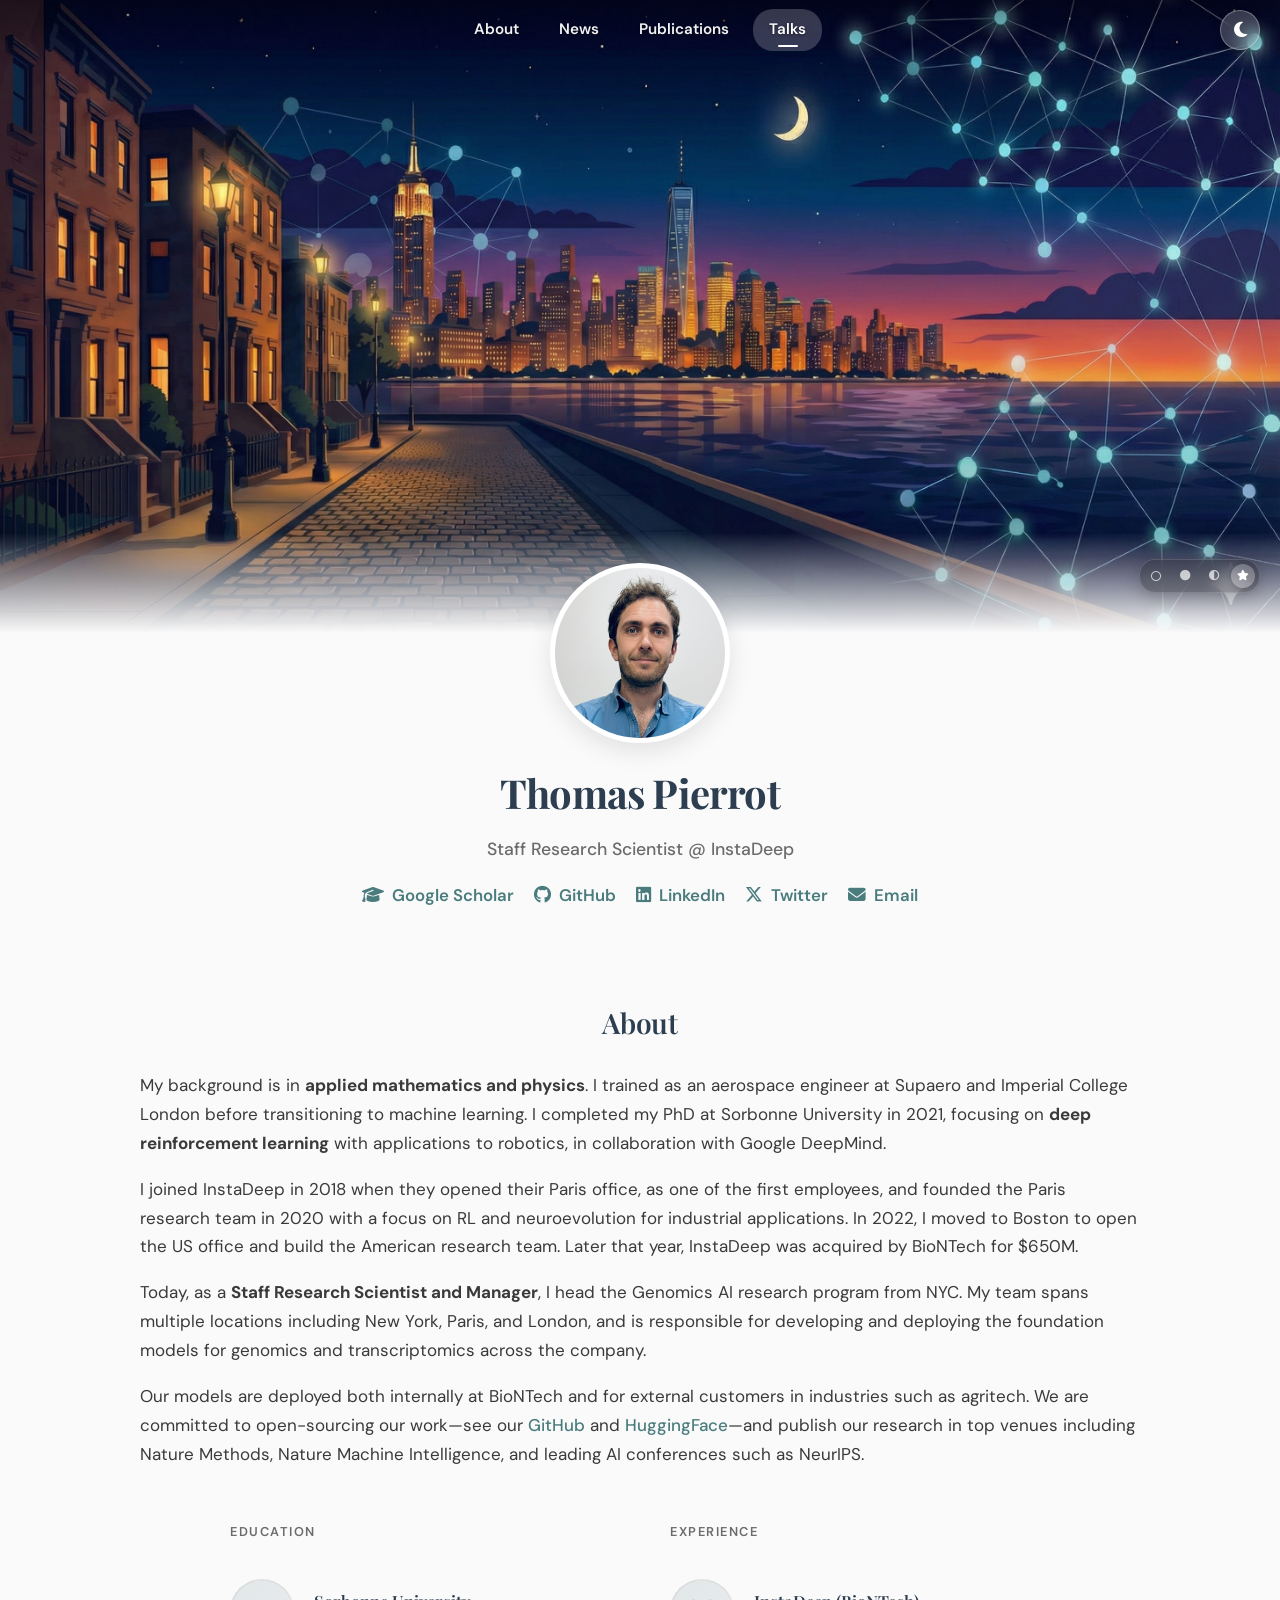
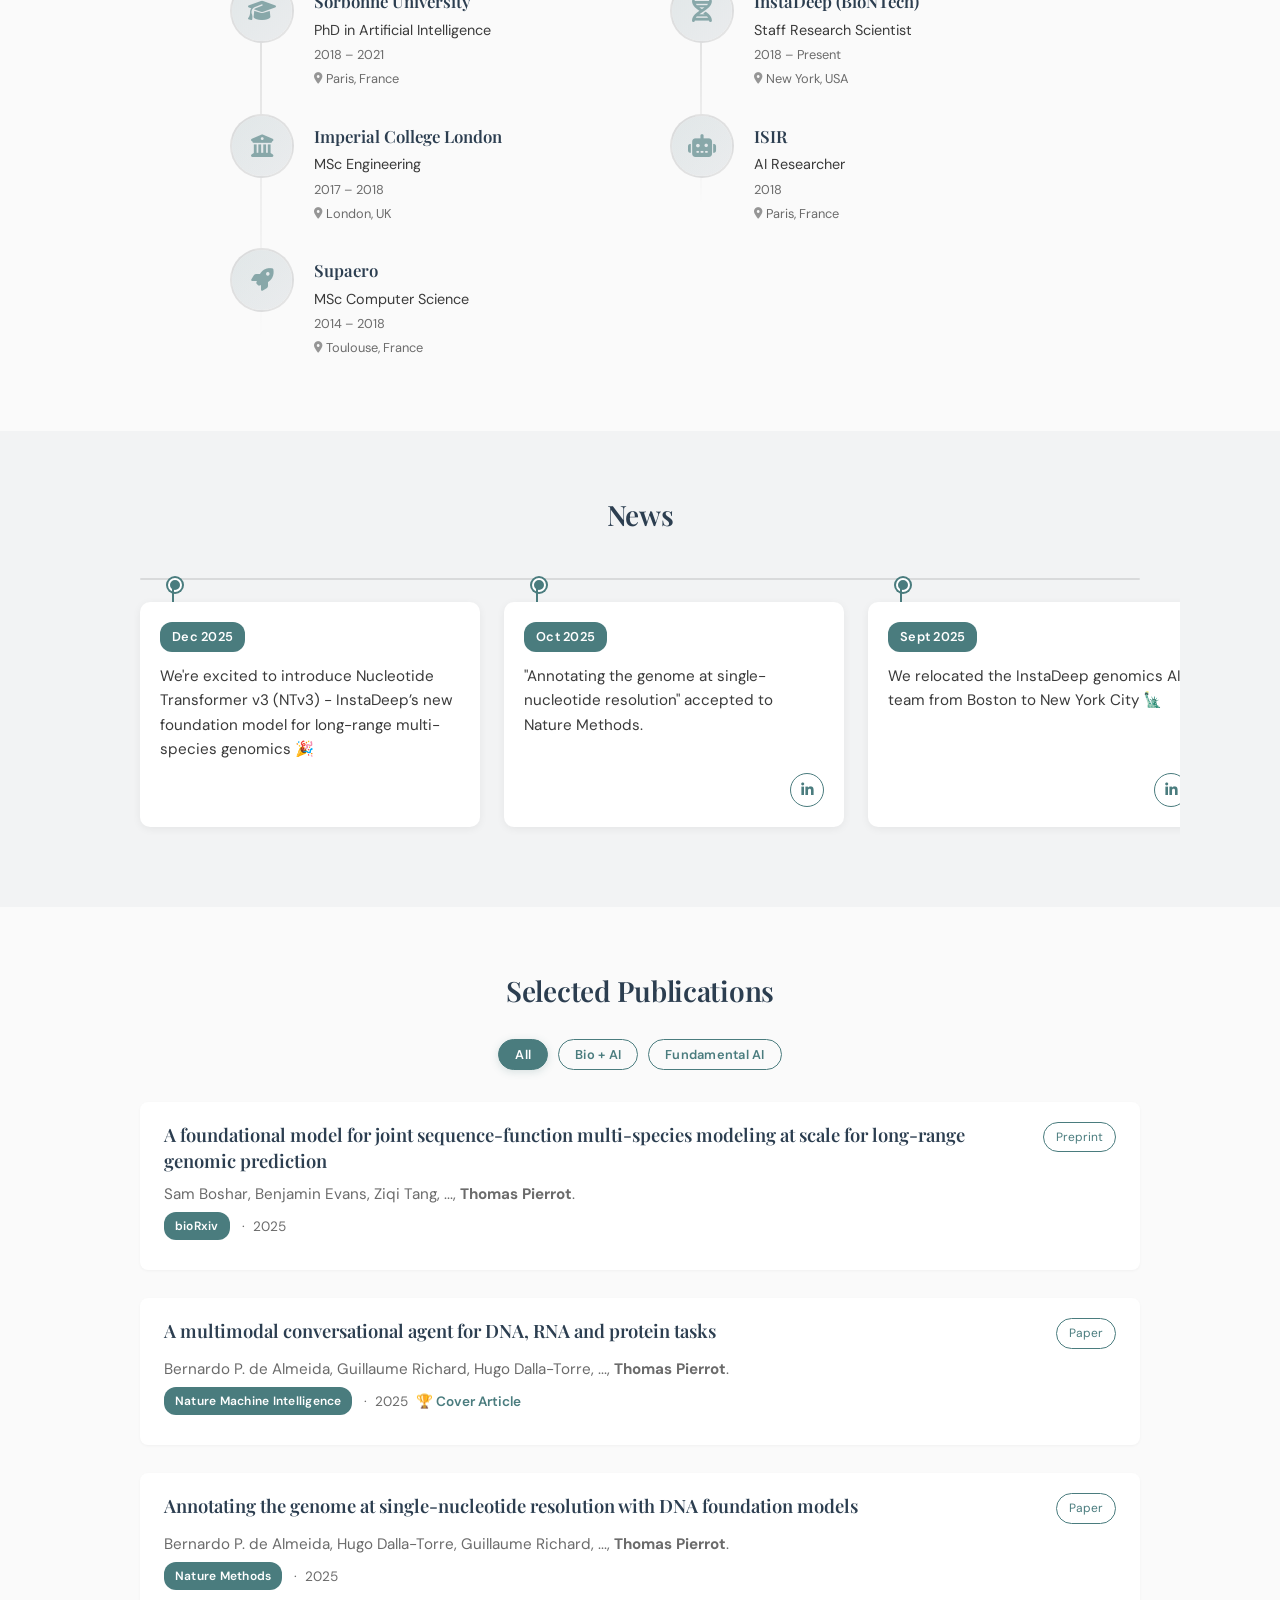
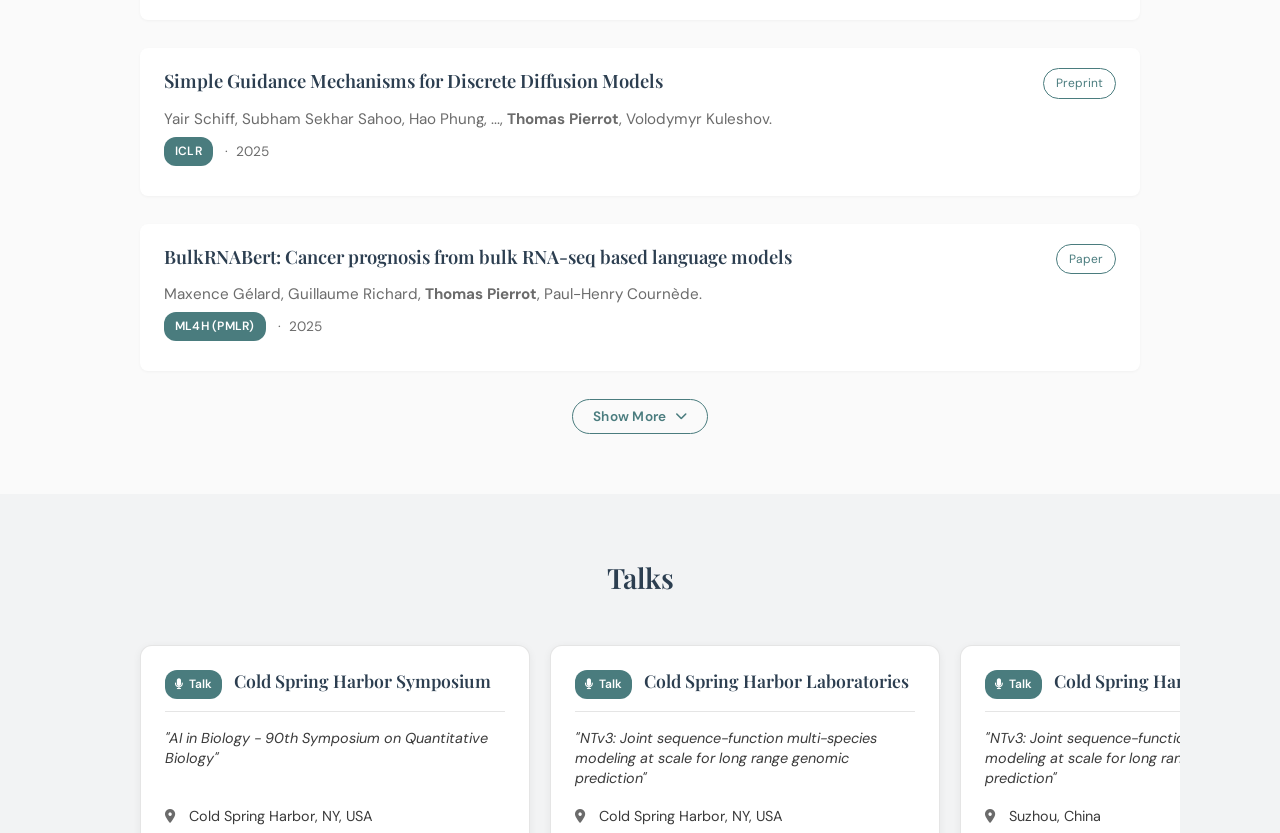
==== commit 9cdbc9f6: "fix: address website cleanup review feedback" ====
--- a/index.html
+++ b/index.html
@@ -3,6 +3,20 @@
 <head>
     <meta charset="UTF-8">
     <meta name="viewport" content="width=device-width, initial-scale=1.0">
+    <script>
+        // Apply the theme before styles load to avoid a light-theme flash.
+        (function() {
+            let theme;
+            try { theme = localStorage.getItem('theme'); } catch { /* Storage may be blocked. */ }
+            if (theme !== 'light' && theme !== 'dark') {
+                theme = window.matchMedia('(prefers-color-scheme: dark)').matches ? 'dark' : 'light';
+            }
+            if (theme === 'dark') document.documentElement.setAttribute('data-theme', 'dark');
+        })();
+    </script>
+    <noscript><style>
+        .theme-toggle, .banner-time-selector, .publications-filters, .show-more-container { display: none; }
+    </style></noscript>
     <title>Thomas Pierrot - Staff Research Scientist</title>
     <link rel="preconnect" href="https://fonts.googleapis.com">
     <link rel="preconnect" href="https://fonts.gstatic.com" crossorigin>
@@ -24,11 +38,18 @@
     </nav>
 
     <div class="banner">
-        <picture>
-            <source media="(min-width: 1200px)" srcset="banners/banner_desktop_day.jpeg" id="banner-desktop">
-            <source media="(min-width: 768px)" srcset="banners/banner_tablet_day.jpeg" id="banner-tablet">
-            <img src="banners/banner_mobile_day.jpeg" alt="NYC skyline with neural network overlay" id="banner-mobile">
+        <picture id="banner-picture" hidden>
+            <source media="(min-width: 1200px)" id="banner-desktop">
+            <source media="(min-width: 768px)" id="banner-tablet">
+            <img alt="NYC skyline with neural network overlay" id="banner-mobile">
         </picture>
+        <noscript>
+            <picture>
+                <source media="(min-width: 1200px)" srcset="banners/banner_desktop_day.jpeg">
+                <source media="(min-width: 768px)" srcset="banners/banner_tablet_day.jpeg">
+                <img src="banners/banner_mobile_day.jpeg" alt="NYC skyline with neural network overlay">
+            </picture>
+        </noscript>
         <div class="banner-time-selector">
             <button class="time-btn" data-time="morning" aria-label="Morning banner" aria-pressed="false" title="Morning (7-10am)">
                 <i class="fa-regular fa-circle"></i>
@@ -65,8 +86,8 @@
     <section id="about">
         <div class="section-content">
             <h2>About</h2>
-            <div id="about-content" aria-busy="true">
-                <p class="content-status" role="status">Loading about…</p>
+            <div id="about-content">
+                <p class="content-status" role="status">Enable JavaScript to load about.</p>
             </div>
 
             <div class="about-columns">
@@ -146,8 +167,8 @@
         <div class="section-content">
             <h2>News</h2>
             <div class="timeline-h">
-                <div class="timeline-track" id="news-container" aria-busy="true">
-                    <p class="content-status" role="status">Loading news…</p>
+                <div class="timeline-track" id="news-container">
+                    <p class="content-status" role="status">Enable JavaScript to load news.</p>
                 </div>
             </div>
         </div>
@@ -161,8 +182,8 @@
                 <button class="filter-btn" data-filter="bio-ai" aria-pressed="false" aria-controls="publications-container" disabled>Bio + AI</button>
                 <button class="filter-btn" data-filter="fundamental-ai" aria-pressed="false" aria-controls="publications-container" disabled>Fundamental AI</button>
             </div>
-            <div id="publications-container" aria-busy="true">
-                <p class="content-status" role="status">Loading publications…</p>
+            <div id="publications-container">
+                <p class="content-status" role="status">Enable JavaScript to load publications.</p>
             </div>
             <div class="show-more-container">
                 <button class="show-more-btn hidden" id="show-more-btn" aria-expanded="false" aria-controls="publications-container" disabled>
@@ -177,14 +198,13 @@
         <div class="section-content">
             <h2>Talks</h2>
             <div class="talks-track-wrapper">
-                <div class="talks-track" id="talks-container" aria-busy="true">
-                    <p class="content-status" role="status">Loading talks…</p>
-                </div>
-            </div>
-        </div>
-    </section>
-
-    <noscript><p class="content-status">Enable JavaScript to load the biography, news, publications, and talks.</p></noscript>
+                <div class="talks-track" id="talks-container">
+                    <p class="content-status" role="status">Enable JavaScript to load talks.</p>
+                </div>
+            </div>
+        </div>
+    </section>
+
     <script src="assets/site.js" defer></script>
 </body>
 </html>
--- a/assets/styles.css
+++ b/assets/styles.css
@@ -97,7 +97,7 @@
     border: 5px solid var(--card-bg);
     box-shadow: 0 8px 24px rgba(0,0,0,0.1);
     background-color: #e8e8e8;
-    background-image: url('profile_picture.jpg');
+    background-image: url('../profile_picture.jpg');
     background-size: cover;
     background-position: center;
     flex-shrink: 0;
@@ -1206,3 +1206,5 @@
     html { scroll-behavior: auto; }
     *, *::before, *::after { animation: none !important; transition: none !important; }
 }
+
+.banner picture[hidden] { display: none; }
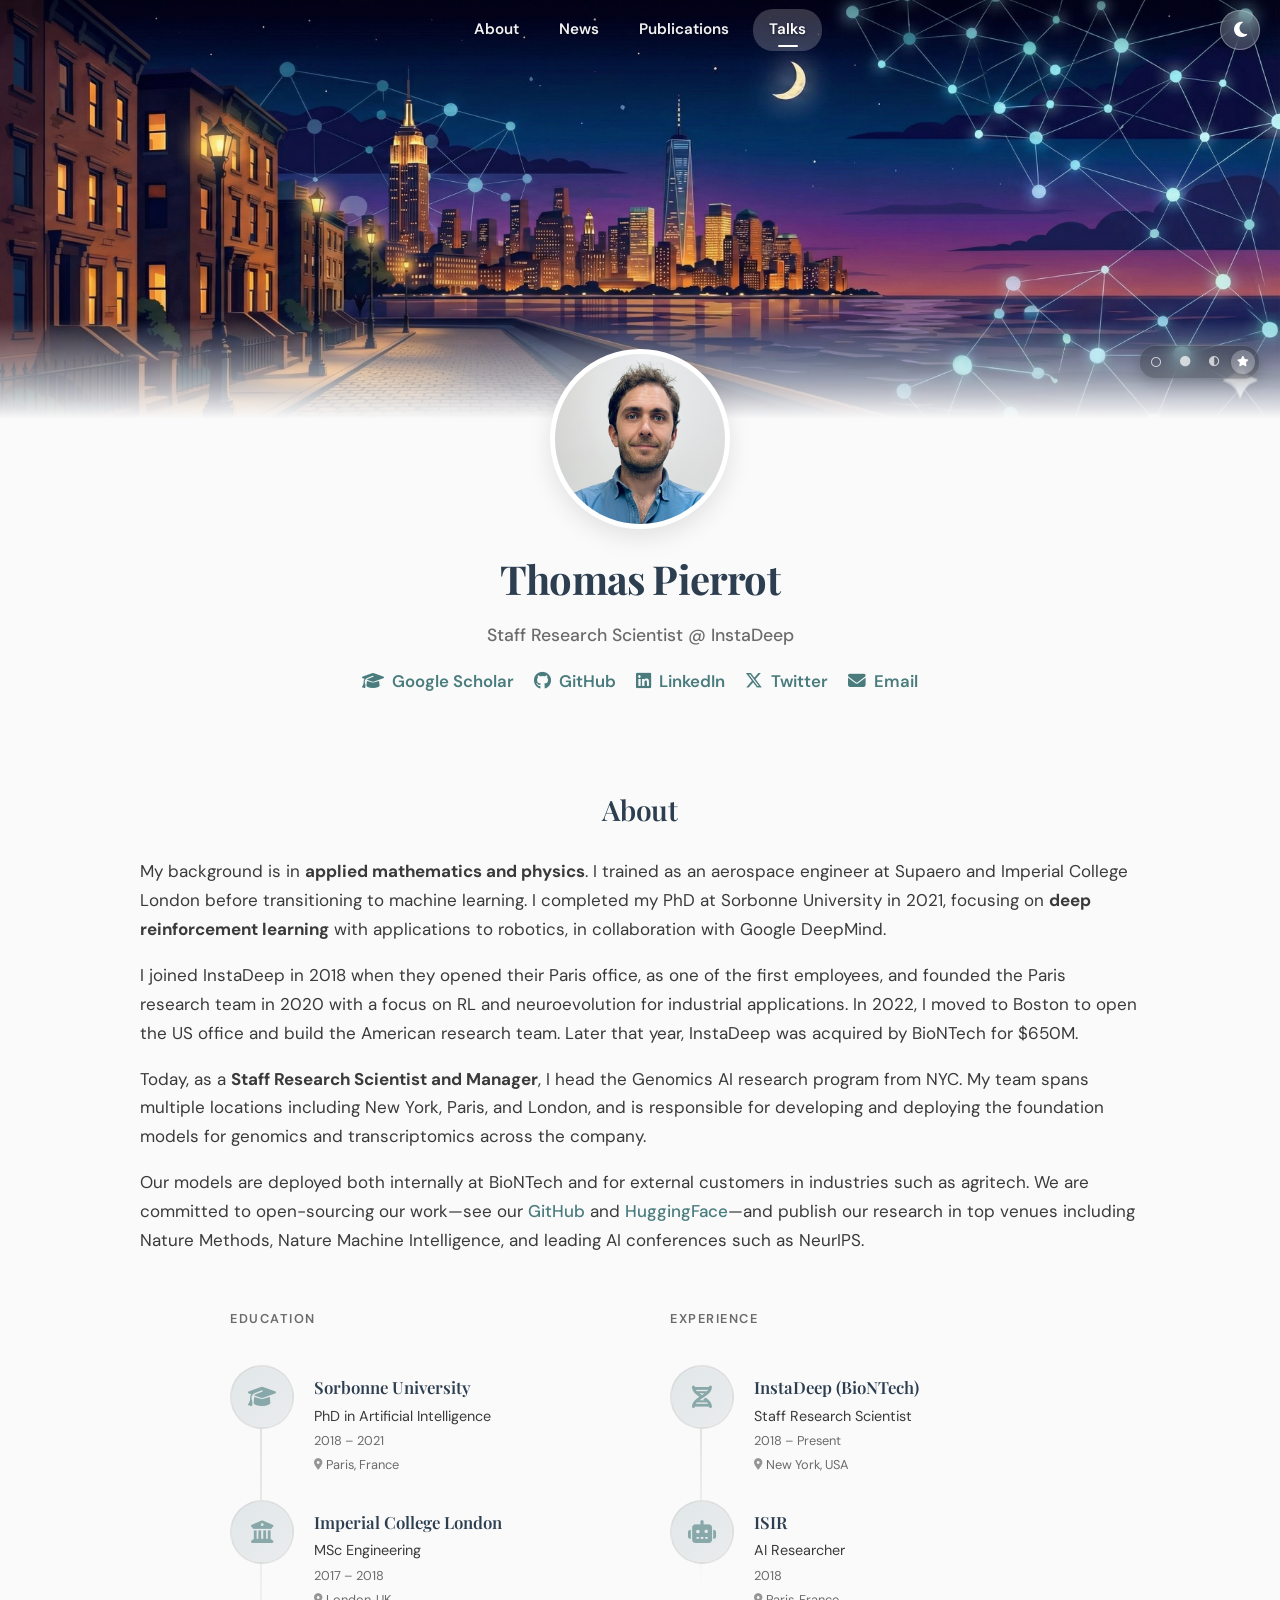
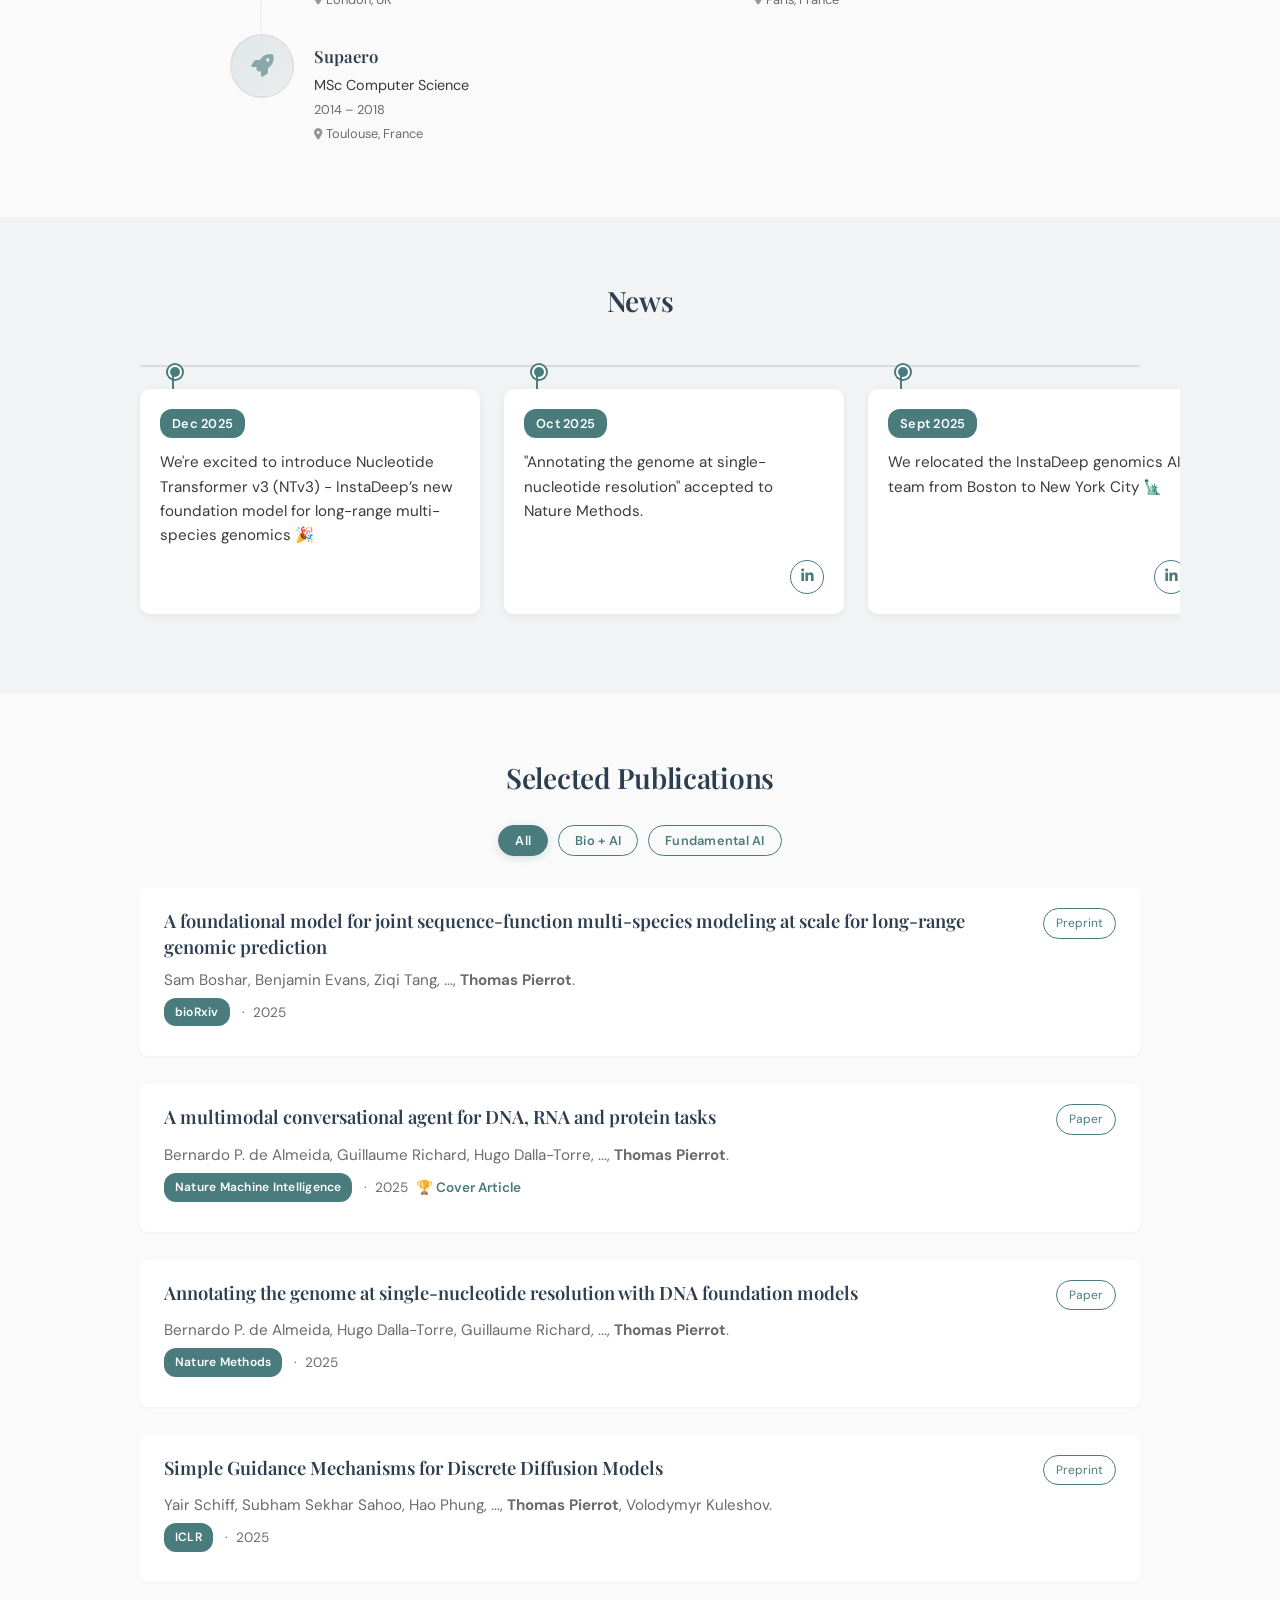
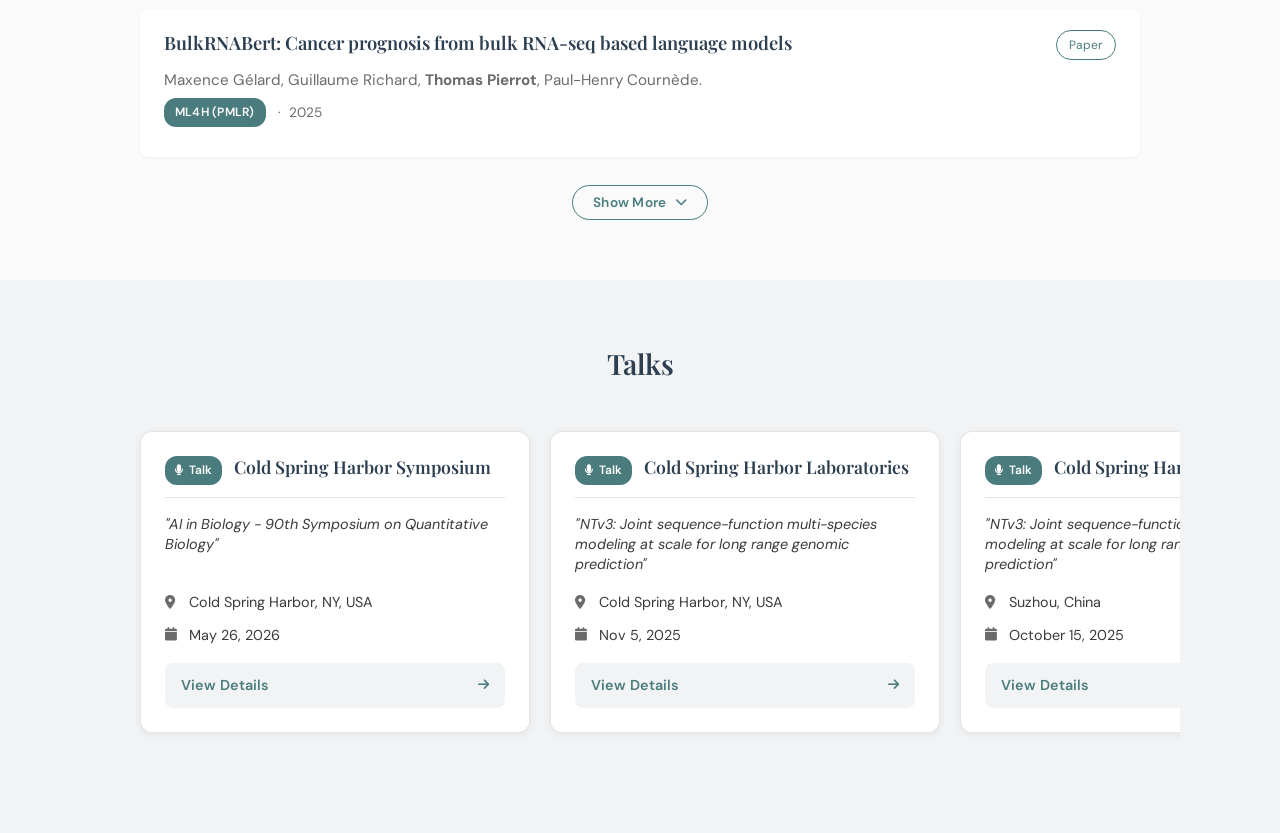
==== commit 88374939: "fix: limit JavaScript notices to noscript fallback" ====
--- a/index.html
+++ b/index.html
@@ -87,7 +87,7 @@
         <div class="section-content">
             <h2>About</h2>
             <div id="about-content">
-                <p class="content-status" role="status">Enable JavaScript to load about.</p>
+                <noscript><p class="content-status" role="status">Enable JavaScript to load the biography.</p></noscript>
             </div>
 
             <div class="about-columns">
@@ -168,7 +168,7 @@
             <h2>News</h2>
             <div class="timeline-h">
                 <div class="timeline-track" id="news-container">
-                    <p class="content-status" role="status">Enable JavaScript to load news.</p>
+                    <noscript><p class="content-status" role="status">Enable JavaScript to load news.</p></noscript>
                 </div>
             </div>
         </div>
@@ -183,7 +183,7 @@
                 <button class="filter-btn" data-filter="fundamental-ai" aria-pressed="false" aria-controls="publications-container" disabled>Fundamental AI</button>
             </div>
             <div id="publications-container">
-                <p class="content-status" role="status">Enable JavaScript to load publications.</p>
+                <noscript><p class="content-status" role="status">Enable JavaScript to load publications.</p></noscript>
             </div>
             <div class="show-more-container">
                 <button class="show-more-btn hidden" id="show-more-btn" aria-expanded="false" aria-controls="publications-container" disabled>
@@ -199,7 +199,7 @@
             <h2>Talks</h2>
             <div class="talks-track-wrapper">
                 <div class="talks-track" id="talks-container">
-                    <p class="content-status" role="status">Enable JavaScript to load talks.</p>
+                    <noscript><p class="content-status" role="status">Enable JavaScript to load talks.</p></noscript>
                 </div>
             </div>
         </div>
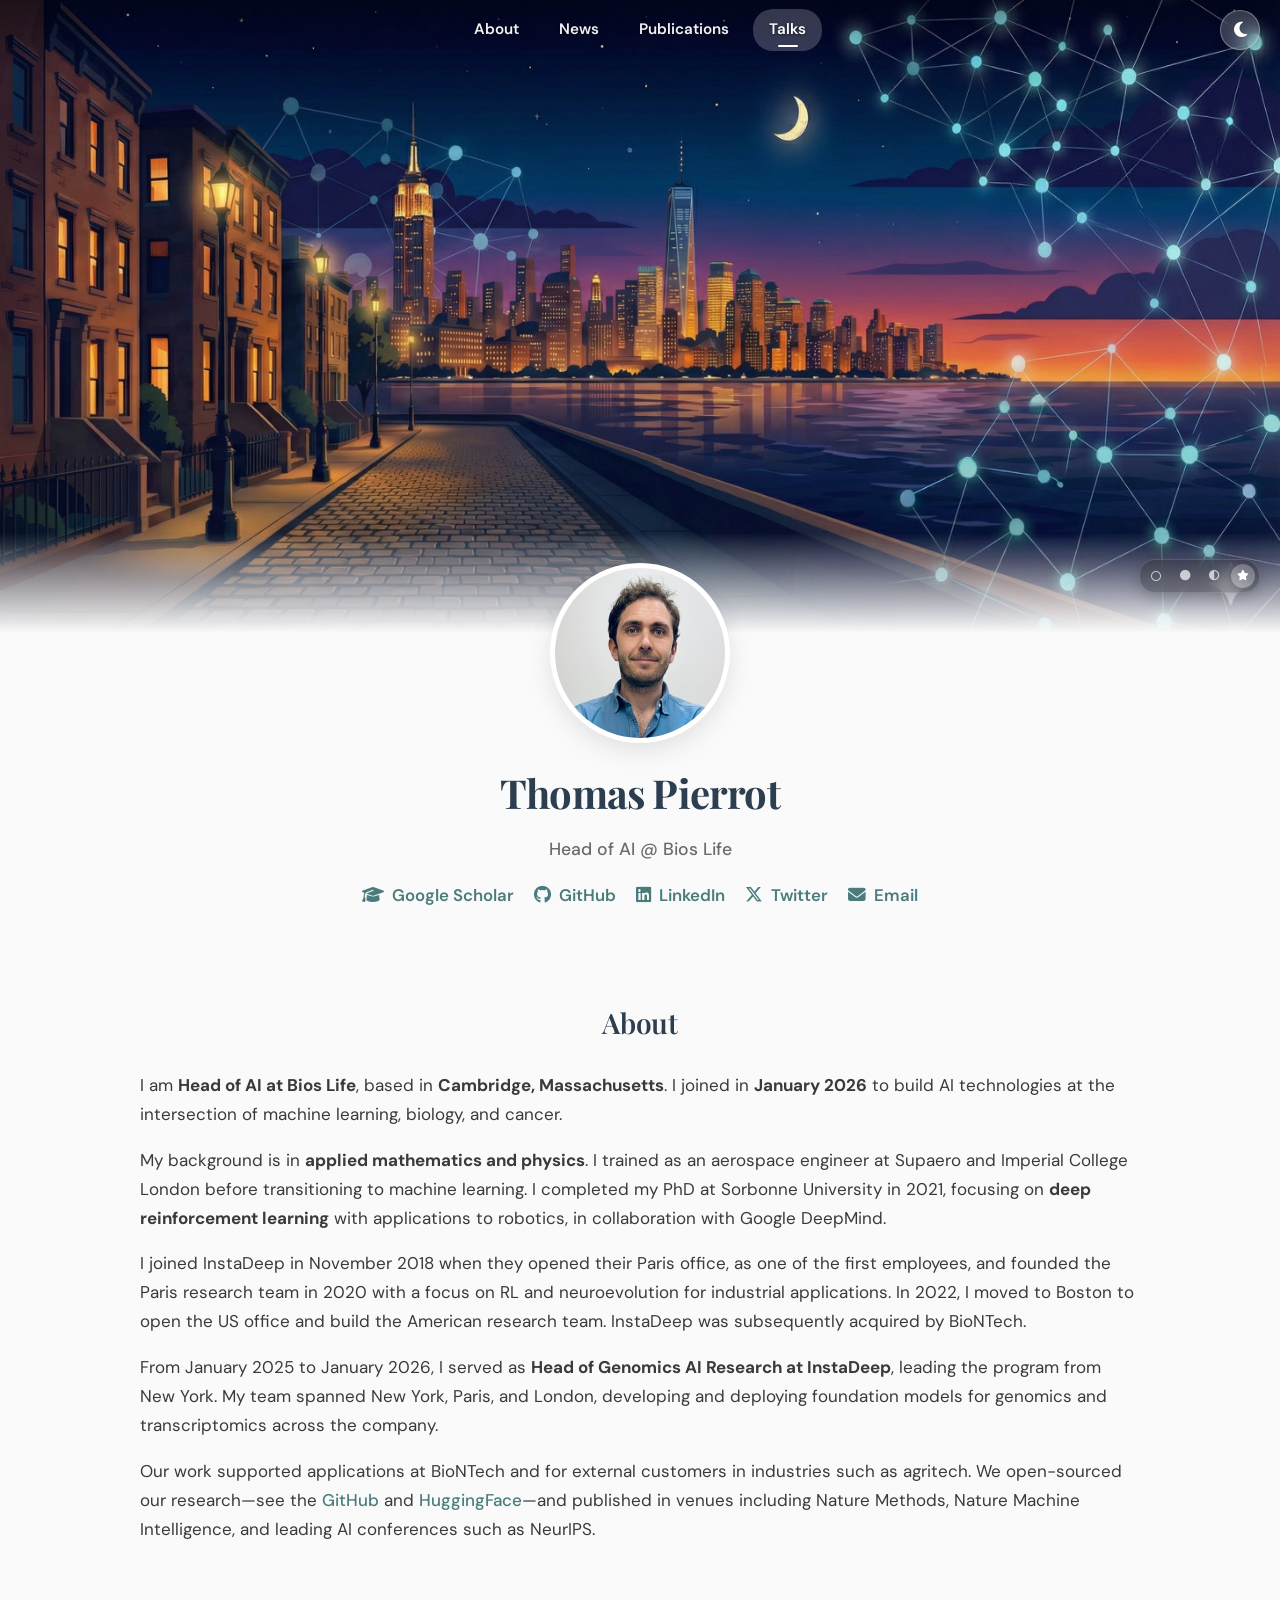
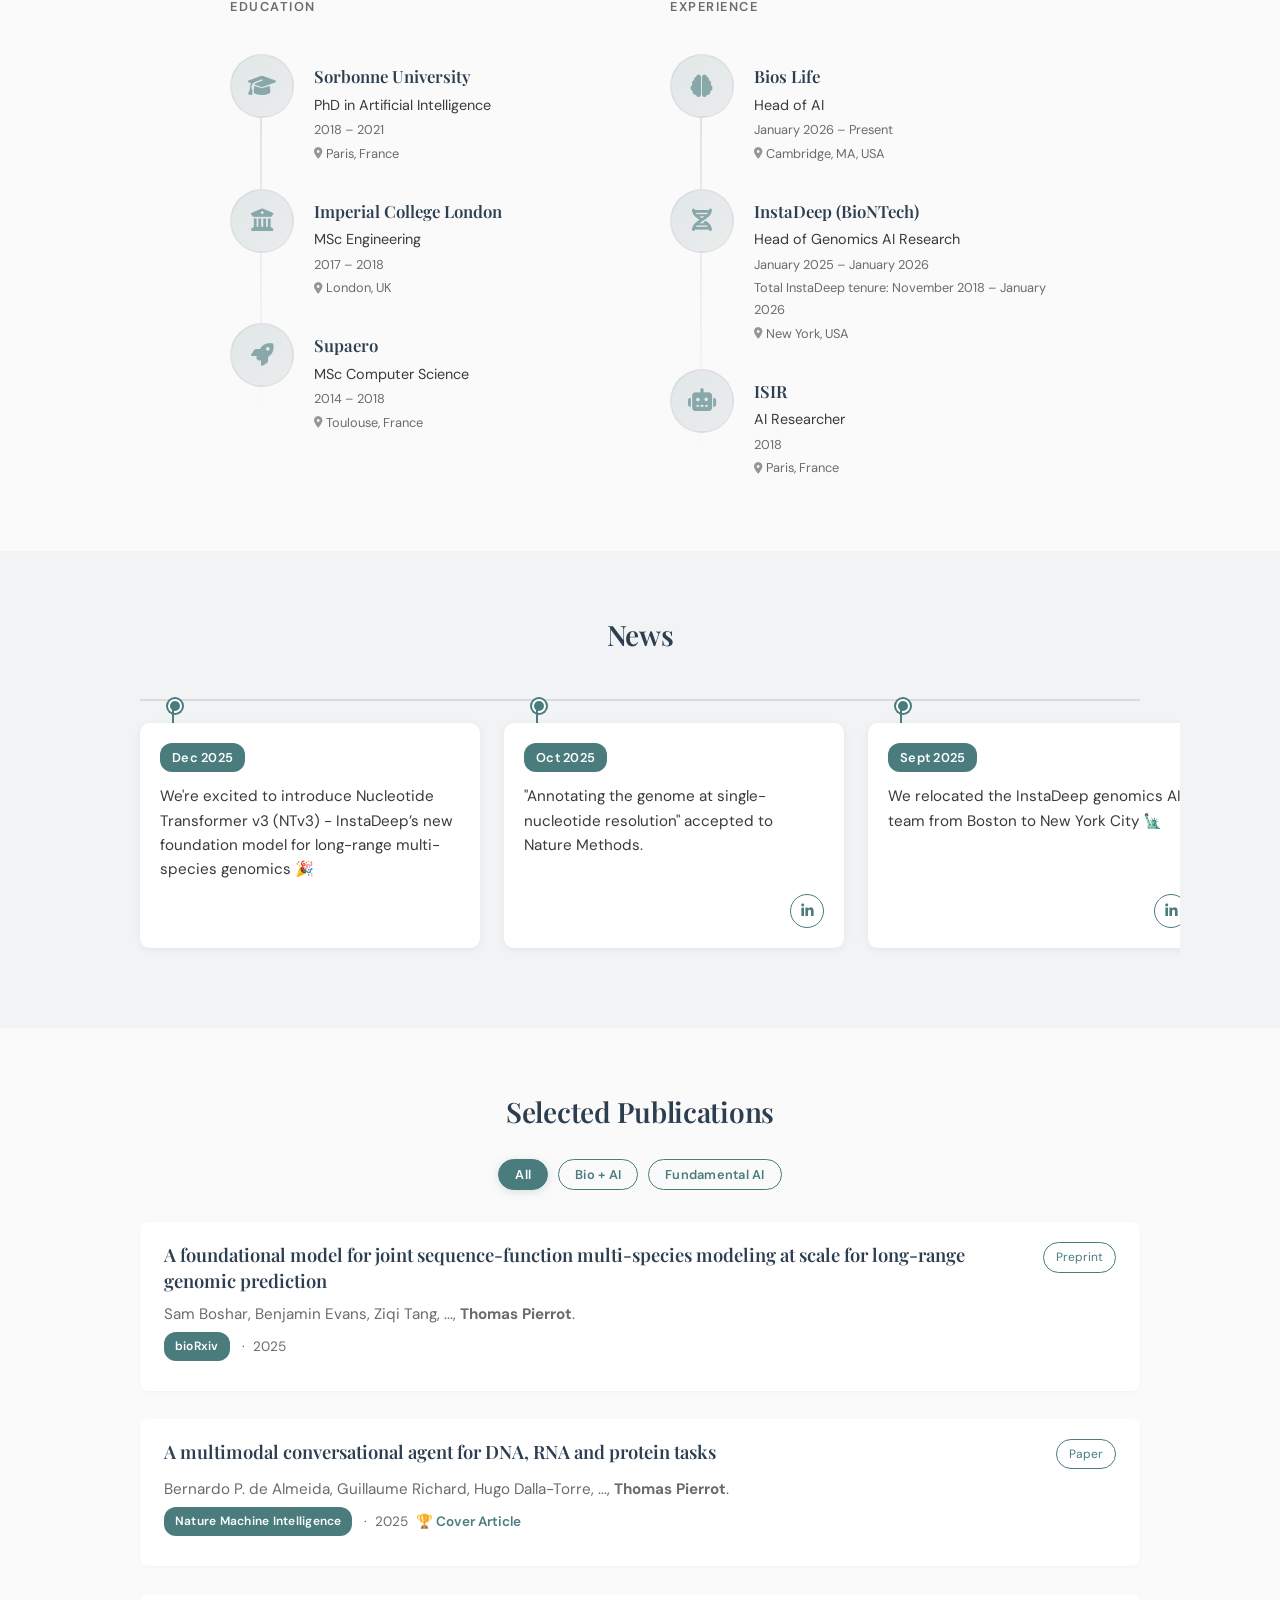
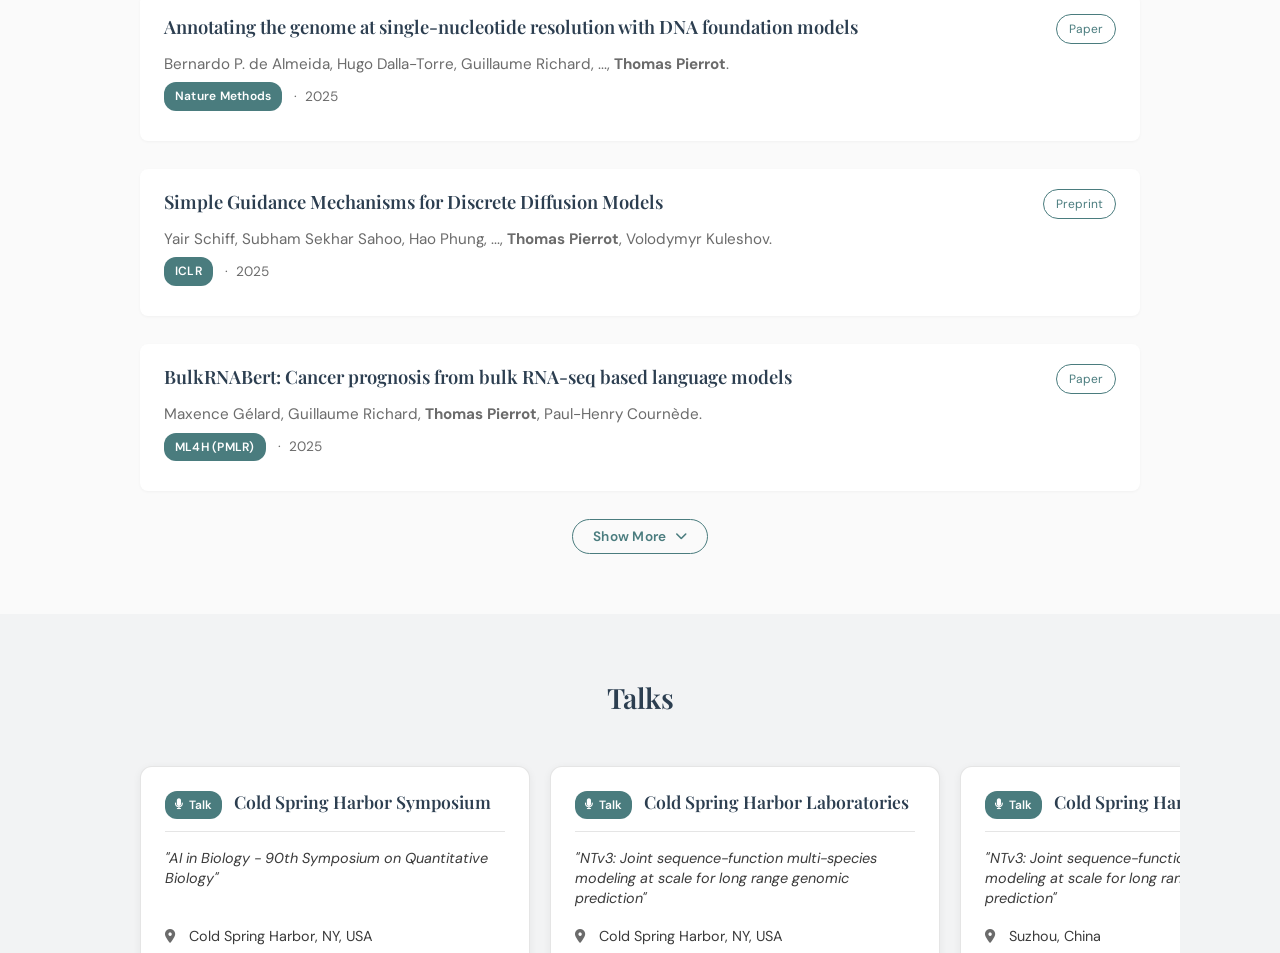
==== commit 88cefd61: "content: update Bios Life role and InstaDeep experience" ====
--- a/index.html
+++ b/index.html
@@ -17,7 +17,7 @@
     <noscript><style>
         .theme-toggle, .banner-time-selector, .publications-filters, .show-more-container { display: none; }
     </style></noscript>
-    <title>Thomas Pierrot - Staff Research Scientist</title>
+    <title>Thomas Pierrot - Head of AI at Bios Life</title>
     <link rel="preconnect" href="https://fonts.googleapis.com">
     <link rel="preconnect" href="https://fonts.gstatic.com" crossorigin>
     <link href="https://fonts.googleapis.com/css2?family=DM+Sans:ital,wght@0,400;0,500;0,600;0,700;1,400&family=Playfair+Display:wght@500;600;700&display=swap" rel="stylesheet">
@@ -71,7 +71,7 @@
             <div class="profile-pic"></div>
             <div class="profile-info">
                 <h1>Thomas Pierrot</h1>
-                <p>Staff Research Scientist @ InstaDeep</p>
+                <p>Head of AI @ Bios Life</p>
                 <div class="social-links">
                     <a href="https://scholar.google.com/citations?user=KZJH9swAAAAJ&amp;hl=en"><i class="fa-solid fa-graduation-cap"></i> Google Scholar</a>
                     <a href="https://github.com/ranzenTom"><i class="fa-brands fa-github"></i> GitHub</a>
@@ -137,12 +137,24 @@
                     <div class="about-entries">
                         <div class="about-entry">
                             <div class="entry-logo">
+                                <i class="fa-solid fa-brain"></i>
+                            </div>
+                            <div class="entry-details">
+                                <p class="entry-institution">Bios Life</p>
+                                <p class="entry-role">Head of AI</p>
+                                <p class="entry-date">January 2026 – Present</p>
+                                <p class="entry-location"><i class="fa-solid fa-location-dot"></i> Cambridge, MA, USA</p>
+                            </div>
+                        </div>
+                        <div class="about-entry">
+                            <div class="entry-logo">
                                 <i class="fa-solid fa-dna"></i>
                             </div>
                             <div class="entry-details">
                                 <p class="entry-institution">InstaDeep (BioNTech)</p>
-                                <p class="entry-role">Staff Research Scientist</p>
-                                <p class="entry-date">2018 – Present</p>
+                                <p class="entry-role">Head of Genomics AI Research</p>
+                                <p class="entry-date">January 2025 – January 2026</p>
+                                <p class="entry-date">Total InstaDeep tenure: November 2018 – January 2026</p>
                                 <p class="entry-location"><i class="fa-solid fa-location-dot"></i> New York, USA</p>
                             </div>
                         </div>
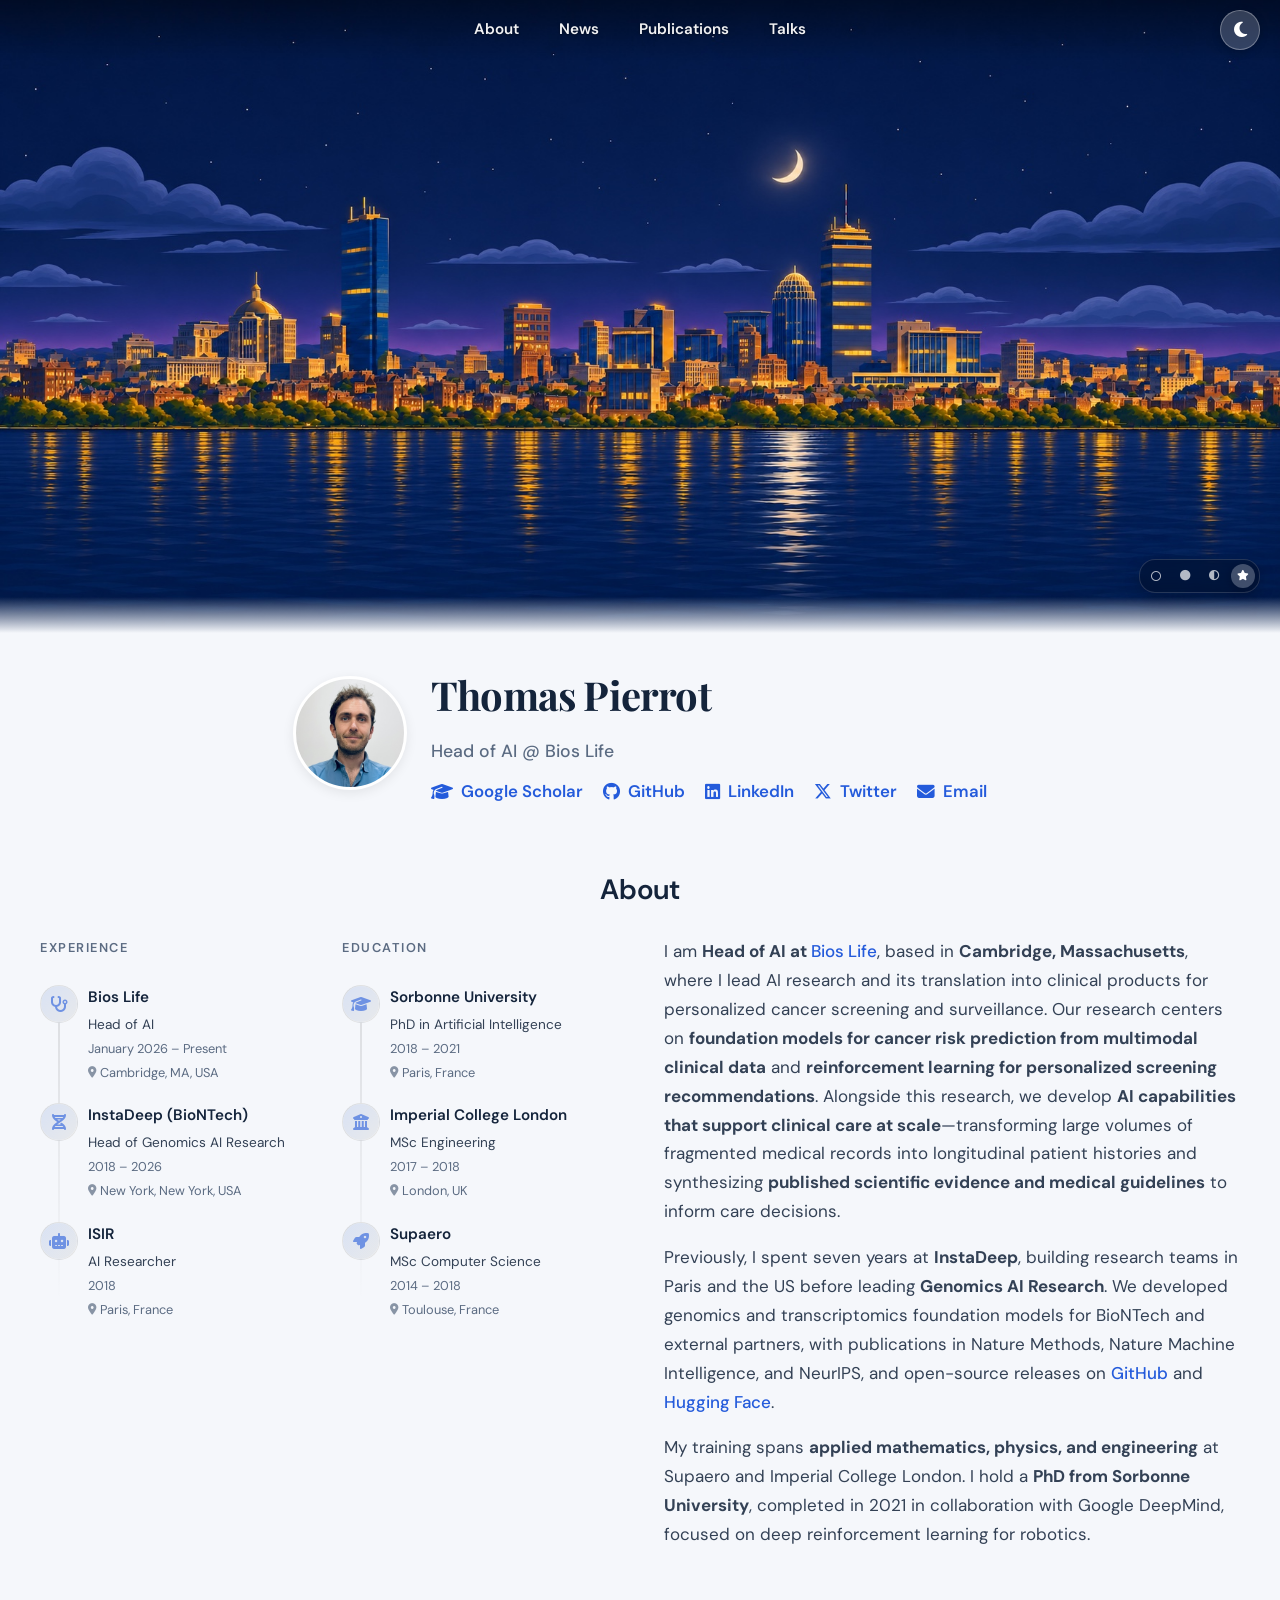
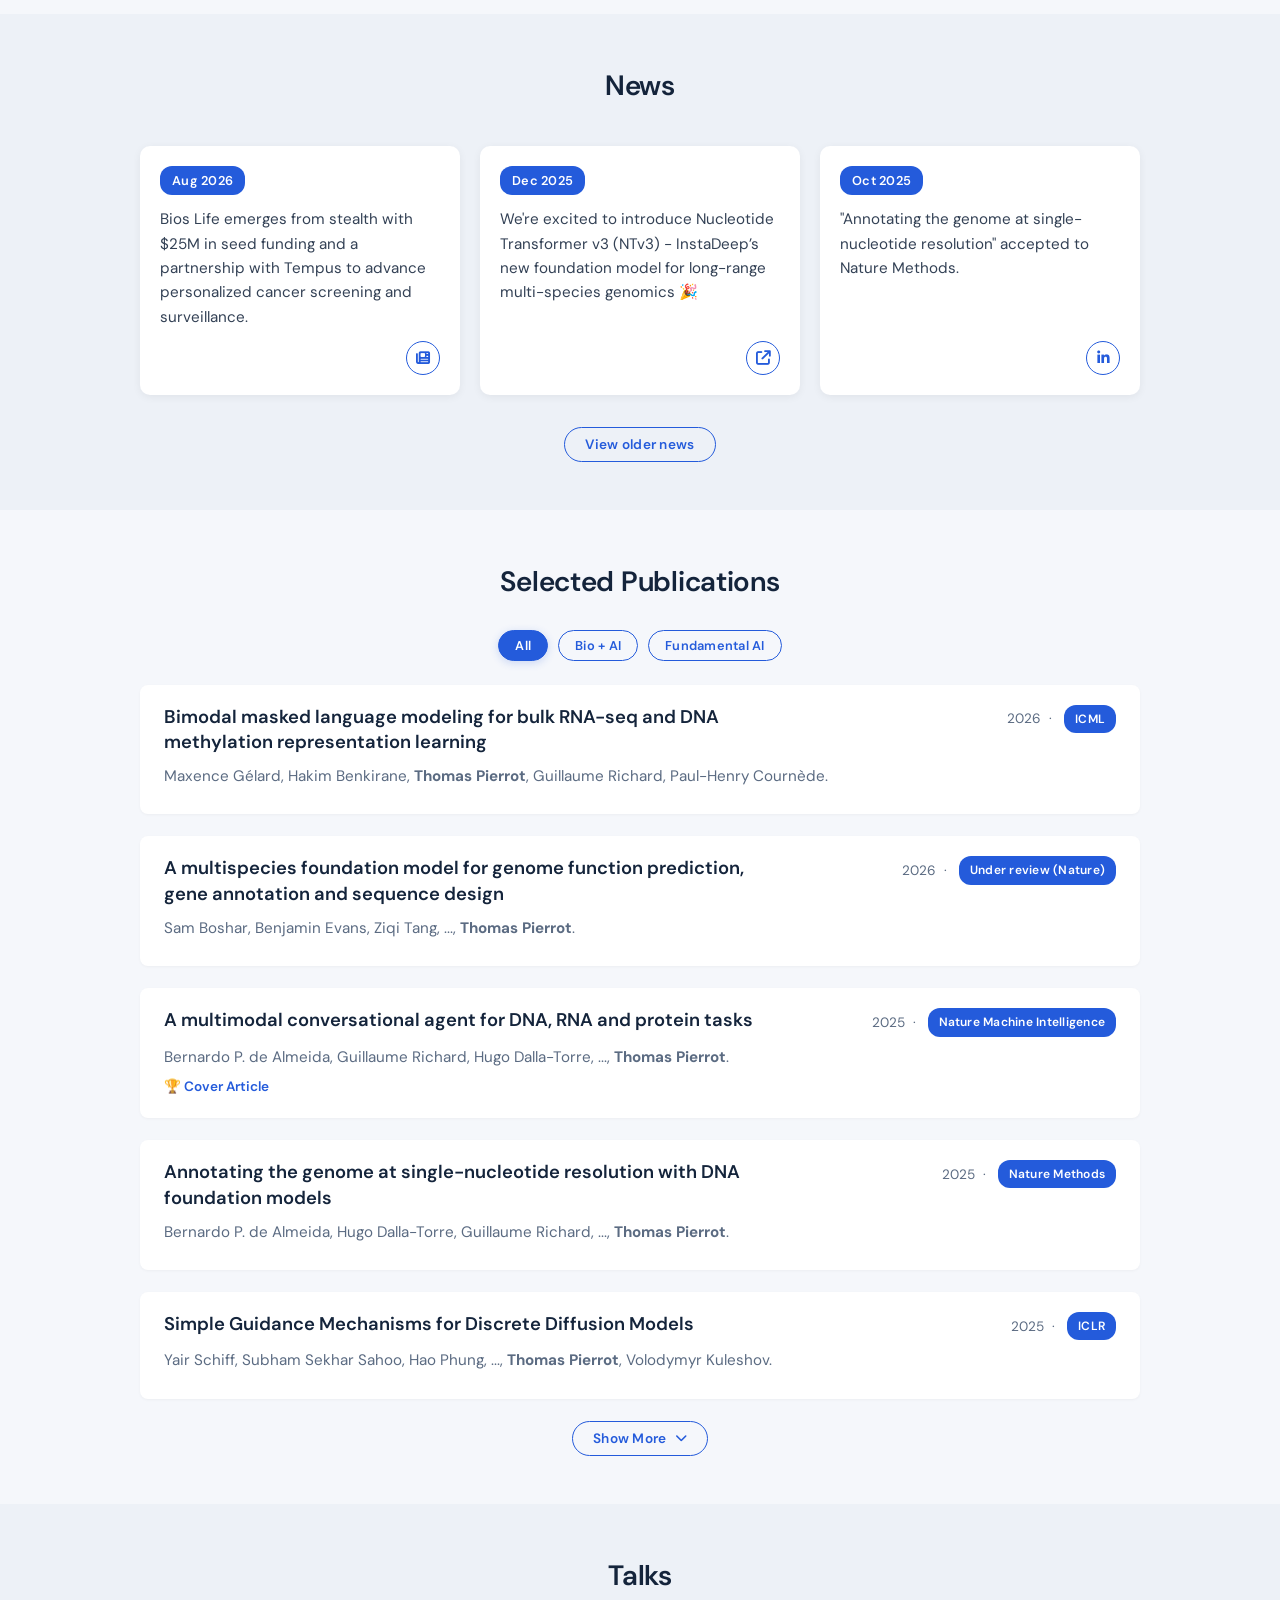
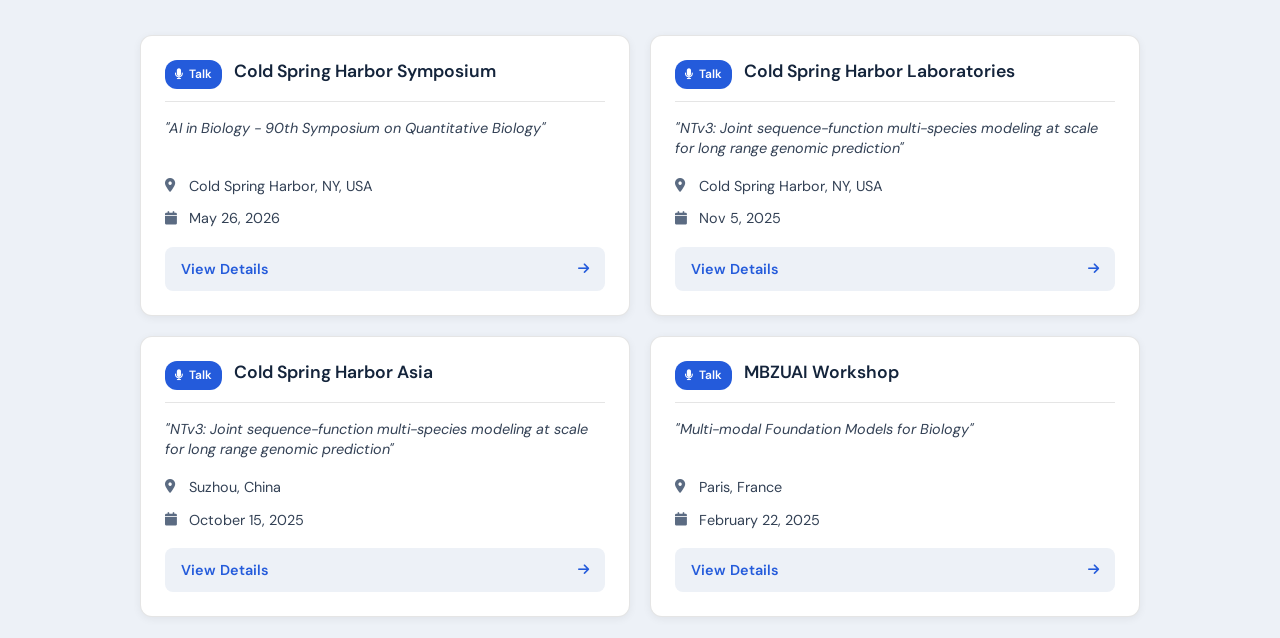
==== commit 74095c0f: "Refresh biography, publications, and website design" ====
--- a/index.html
+++ b/index.html
@@ -41,13 +41,13 @@
         <picture id="banner-picture" hidden>
             <source media="(min-width: 1200px)" id="banner-desktop">
             <source media="(min-width: 768px)" id="banner-tablet">
-            <img alt="NYC skyline with neural network overlay" id="banner-mobile">
+            <img alt="Illustrated Boston skyline across the Charles River" id="banner-mobile">
         </picture>
         <noscript>
             <picture>
                 <source media="(min-width: 1200px)" srcset="banners/banner_desktop_day.jpeg">
                 <source media="(min-width: 768px)" srcset="banners/banner_tablet_day.jpeg">
-                <img src="banners/banner_mobile_day.jpeg" alt="NYC skyline with neural network overlay">
+                <img src="banners/banner_mobile_day.jpeg" alt="Illustrated Boston skyline across the Charles River">
             </picture>
         </noscript>
         <div class="banner-time-selector">
@@ -91,6 +91,46 @@
             </div>
 
             <div class="about-columns">
+                <!-- Experience Column -->
+                <div class="about-column">
+                    <h3 class="about-column-title">Experience</h3>
+                    <div class="about-entries">
+                        <div class="about-entry">
+                            <div class="entry-logo">
+                                <i class="fa-solid fa-stethoscope"></i>
+                            </div>
+                            <div class="entry-details">
+                                <p class="entry-institution">Bios Life</p>
+                                <p class="entry-role">Head of AI</p>
+                                <p class="entry-date">January 2026 – Present</p>
+                                <p class="entry-location"><i class="fa-solid fa-location-dot"></i> Cambridge, MA, USA</p>
+                            </div>
+                        </div>
+                        <div class="about-entry">
+                            <div class="entry-logo">
+                                <i class="fa-solid fa-dna"></i>
+                            </div>
+                            <div class="entry-details">
+                                <p class="entry-institution">InstaDeep (BioNTech)</p>
+                                <p class="entry-role">Head of Genomics AI Research</p>
+                                <p class="entry-date">2018 – 2026</p>
+                                <p class="entry-location"><i class="fa-solid fa-location-dot"></i> New York, New York, USA</p>
+                            </div>
+                        </div>
+                        <div class="about-entry">
+                            <div class="entry-logo">
+                                <i class="fa-solid fa-robot"></i>
+                            </div>
+                            <div class="entry-details">
+                                <p class="entry-institution">ISIR</p>
+                                <p class="entry-role">AI Researcher</p>
+                                <p class="entry-date">2018</p>
+                                <p class="entry-location"><i class="fa-solid fa-location-dot"></i> Paris, France</p>
+                            </div>
+                        </div>
+                    </div>
+                </div>
+
                 <!-- Education Column -->
                 <div class="about-column">
                     <h3 class="about-column-title">Education</h3>
@@ -130,47 +170,6 @@
                         </div>
                     </div>
                 </div>
-
-                <!-- Experience Column -->
-                <div class="about-column">
-                    <h3 class="about-column-title">Experience</h3>
-                    <div class="about-entries">
-                        <div class="about-entry">
-                            <div class="entry-logo">
-                                <i class="fa-solid fa-brain"></i>
-                            </div>
-                            <div class="entry-details">
-                                <p class="entry-institution">Bios Life</p>
-                                <p class="entry-role">Head of AI</p>
-                                <p class="entry-date">January 2026 – Present</p>
-                                <p class="entry-location"><i class="fa-solid fa-location-dot"></i> Cambridge, MA, USA</p>
-                            </div>
-                        </div>
-                        <div class="about-entry">
-                            <div class="entry-logo">
-                                <i class="fa-solid fa-dna"></i>
-                            </div>
-                            <div class="entry-details">
-                                <p class="entry-institution">InstaDeep (BioNTech)</p>
-                                <p class="entry-role">Head of Genomics AI Research</p>
-                                <p class="entry-date">January 2025 – January 2026</p>
-                                <p class="entry-date">Total InstaDeep tenure: November 2018 – January 2026</p>
-                                <p class="entry-location"><i class="fa-solid fa-location-dot"></i> New York, USA</p>
-                            </div>
-                        </div>
-                        <div class="about-entry">
-                            <div class="entry-logo">
-                                <i class="fa-solid fa-robot"></i>
-                            </div>
-                            <div class="entry-details">
-                                <p class="entry-institution">ISIR</p>
-                                <p class="entry-role">AI Researcher</p>
-                                <p class="entry-date">2018</p>
-                                <p class="entry-location"><i class="fa-solid fa-location-dot"></i> Paris, France</p>
-                            </div>
-                        </div>
-                    </div>
-                </div>
             </div>
         </div>
     </section>
@@ -183,6 +182,7 @@
                     <noscript><p class="content-status" role="status">Enable JavaScript to load news.</p></noscript>
                 </div>
             </div>
+            <div class="show-more-container"><button class="show-more-btn" id="news-toggle" aria-expanded="false" aria-controls="news-container" hidden>View older news</button></div>
         </div>
     </section>
 
@@ -214,8 +214,14 @@
                     <noscript><p class="content-status" role="status">Enable JavaScript to load talks.</p></noscript>
                 </div>
             </div>
-        </div>
-    </section>
+            <div class="show-more-container"><button class="show-more-btn" id="talks-toggle" aria-expanded="false" aria-controls="talks-container" hidden>Show more talks</button></div>
+        </div>
+    </section>
+
+    <footer class="site-footer">
+        <span>Thomas Pierrot</span>
+        <div><a href="mailto:tvg.pierrot@gmail.com">Email</a><a href="https://www.linkedin.com/in/thomas-pierrot-120a43128/">LinkedIn</a></div>
+    </footer>
 
     <script src="assets/site.js" defer></script>
 </body>
--- a/assets/styles.css
+++ b/assets/styles.css
@@ -1,24 +1,28 @@
 /* --- CSS STYLES --- */
 :root {
-    --primary-color: #2c3e50;
-    --accent-color: #4a7c7e;
-    --text-color: #3a3a3a;
-    --text-muted: #6b6b6b;
-    --bg-color: #fafafa;
-    --bg-alt: #f2f3f4;
+    --primary-color: #14243b;
+    --accent-color: #245bdb;
+    --accent-rgb: 36, 91, 219;
+    --on-accent-color: #ffffff;
+    --text-color: #334155;
+    --text-muted: #5b6b82;
+    --bg-color: #f5f7fb;
+    --bg-alt: #edf1f7;
     --card-bg: #ffffff;
     --border-color: rgba(0,0,0,0.1);
     --container-width: 1000px;
 }
 
 [data-theme="dark"] {
-    --primary-color: #a8c8ca;
-    --accent-color: #6ba3a5;
-    --text-color: #e0e0e0;
-    --text-muted: #a0a0a0;
-    --bg-color: #1a1a1a;
-    --bg-alt: #242424;
-    --card-bg: #2a2a2a;
+    --primary-color: #e3ecfa;
+    --accent-color: #8ab4ff;
+    --accent-rgb: 138, 180, 255;
+    --on-accent-color: #0e1728;
+    --text-color: #d5dfed;
+    --text-muted: #9caec5;
+    --bg-color: #0e1728;
+    --bg-alt: #142037;
+    --card-bg: #1b2a42;
     --border-color: rgba(255,255,255,0.1);
 }
 
@@ -33,9 +37,13 @@
 }
 
 h1, h2, h3, h4, h5, h6 {
-    font-family: 'Playfair Display', Georgia, serif;
-    font-weight: 600;
-}
+    font-family: 'DM Sans', sans-serif;
+    font-weight: 600;
+}
+
+h1 { font-family: 'Playfair Display', Georgia, serif; }
+
+[hidden] { display: none !important; }
 
 /* The Banner Image */
 .banner {
@@ -59,7 +67,7 @@
     bottom: 0;
     left: 0;
     right: 0;
-    height: 100px;
+    height: 36px;
     background: linear-gradient(to top, var(--bg-color), transparent);
     pointer-events: none;
 }
@@ -82,20 +90,21 @@
 /* Profile Section */
 .profile-header {
     display: flex;
-    flex-direction: column;
-    align-items: center;
-    text-align: center;
-    margin-top: -70px;
-    margin-bottom: 30px;
-    gap: 16px;
+    flex-direction: row;
+    justify-content: center;
+    align-items: center;
+    text-align: left;
+    margin-top: 28px;
+    margin-bottom: 12px;
+    gap: 24px;
 }
 
 .profile-pic {
-    width: 170px;
-    height: 170px;
+    width: 108px;
+    height: 108px;
     border-radius: 50%;
-    border: 5px solid var(--card-bg);
-    box-shadow: 0 8px 24px rgba(0,0,0,0.1);
+    border: 3px solid var(--card-bg);
+    box-shadow: 0 3px 12px rgba(0,0,0,0.08);
     background-color: #e8e8e8;
     background-image: url('../profile_picture.jpg');
     background-size: cover;
@@ -106,7 +115,8 @@
 .profile-info {
     display: flex;
     flex-direction: column;
-    align-items: center;
+    align-items: flex-start;
+    min-width: 0;
 }
 
 .profile-info h1 {
@@ -125,10 +135,10 @@
 }
 
 .social-links {
-    margin-top: 16px;
+    margin-top: 10px;
     display: flex;
     flex-wrap: wrap;
-    justify-content: center;
+    justify-content: flex-start;
     gap: 20px;
 }
 .social-links a {
@@ -163,7 +173,7 @@
 /* Section Styling - Full width with alternating backgrounds */
 section {
     width: 100%;
-    padding: 60px 0;
+    padding: 48px 0;
     text-align: center;
     background-color: var(--bg-color);
 }
@@ -223,15 +233,15 @@
 
 .filter-btn:hover {
     background: var(--accent-color);
-    color: white;
+    color: var(--on-accent-color);
     transform: translateY(-2px);
-    box-shadow: 0 4px 12px rgba(74, 124, 126, 0.3);
+    box-shadow: 0 4px 12px rgba(var(--accent-rgb), 0.3);
 }
 
 .filter-btn.active {
     background: var(--accent-color);
-    color: white;
-    box-shadow: 0 2px 8px rgba(74, 124, 126, 0.2);
+    color: var(--on-accent-color);
+    box-shadow: 0 2px 8px rgba(var(--accent-rgb), 0.2);
 }
 
 .paper {
@@ -279,9 +289,9 @@
 
 .show-more-btn:hover {
     background: var(--accent-color);
-    color: white;
+    color: var(--on-accent-color);
     transform: translateY(-2px);
-    box-shadow: 0 4px 12px rgba(74, 124, 126, 0.3);
+    box-shadow: 0 4px 12px rgba(var(--accent-rgb), 0.3);
 }
 
 .show-more-btn i {
@@ -304,7 +314,7 @@
     margin-bottom: 8px;
 }
 .paper-title {
-    font-family: 'Playfair Display', Georgia, serif;
+    font-family: 'DM Sans', sans-serif;
     font-weight: 600;
     font-size: 1.15rem;
     color: var(--primary-color);
@@ -320,15 +330,25 @@
 .paper-venue-info {
     display: flex;
     align-items: center;
+    justify-content: flex-end;
     gap: 8px;
     flex-wrap: wrap;
-    margin-bottom: 10px;
+    flex: 0 1 35%;
     font-size: 0.9rem;
+    text-align: right;
+}
+.paper-title { min-width: 0; text-decoration: none; }
+.paper-title:hover { color: var(--accent-color); text-decoration: underline; }
+.paper-venue-info .year-text { white-space: nowrap; }
+.paper-highlights { display: flex; flex-wrap: wrap; gap: 8px; }
+@media (max-width: 600px) {
+    .paper-header { flex-direction: column; gap: 10px; }
+    .paper-venue-info { flex-basis: auto; justify-content: flex-start; text-align: left; }
 }
 .venue-badge {
     display: inline-block;
     background: var(--accent-color);
-    color: white;
+    color: var(--on-accent-color);
     font-size: 0.75rem;
     font-weight: 600;
     padding: 4px 11px;
@@ -339,8 +359,8 @@
     color: var(--text-muted);
     font-size: 0.85rem;
 }
-.year-text::before {
-    content: '· ';
+.year-text::after {
+    content: ' ·';
     margin-left: 4px;
     margin-right: 4px;
     color: var(--text-muted);
@@ -371,53 +391,19 @@
 }
 .paper-links a:hover {
     background-color: var(--accent-color);
-    color: white;
-}
-
-/* Horizontal Timeline Styling */
-.timeline-h {
-    overflow-x: auto;
-    margin: 0 -40px;
-    padding: 0 40px;
-    scrollbar-width: thin;
-    scrollbar-color: var(--accent-color) transparent;
-}
-
-.timeline-h::-webkit-scrollbar {
-    height: 6px;
-}
-
-.timeline-h::-webkit-scrollbar-track {
-    background: transparent;
-}
-
-.timeline-h::-webkit-scrollbar-thumb {
-    background: var(--accent-color);
-    border-radius: 3px;
-}
-
+    color: var(--on-accent-color);
+}
+
+/* Recent news grid */
 .timeline-track {
-    display: flex;
-    gap: 24px;
-    padding: 40px 0 20px;
-    position: relative;
-    width: fit-content;
-}
-
-.timeline-track::before {
-    content: '';
-    position: absolute;
-    top: 16px;
-    left: 0;
-    right: 0;
-    height: 2px;
-    background: var(--border-color);
-    border-radius: 1px;
+    display: grid;
+    grid-template-columns: repeat(3, minmax(0, 1fr));
+    gap: 20px;
+    padding: 12px 0;
 }
 
 .timeline-card {
     position: relative;
-    flex: 0 0 300px;
     background: var(--card-bg);
     padding: 20px;
     border-radius: 10px;
@@ -428,29 +414,6 @@
     gap: 12px;
 }
 
-.timeline-card::before {
-    content: '';
-    position: absolute;
-    top: -24px;
-    left: 28px;
-    width: 10px;
-    height: 10px;
-    background: var(--accent-color);
-    border-radius: 50%;
-    border: 2px solid var(--card-bg);
-    box-shadow: 0 0 0 2px var(--accent-color);
-}
-
-.timeline-card::after {
-    content: '';
-    position: absolute;
-    top: -14px;
-    left: 32px;
-    width: 2px;
-    height: 14px;
-    background: var(--accent-color);
-}
-
 .timeline-card:hover {
     box-shadow: 0 6px 20px rgba(0,0,0,0.1);
     transform: translateY(-4px);
@@ -460,7 +423,7 @@
     display: inline-block;
     align-self: flex-start;
     background: var(--accent-color);
-    color: white;
+    color: var(--on-accent-color);
     font-family: 'DM Sans', sans-serif;
     font-weight: 600;
     font-size: 0.8rem;
@@ -497,7 +460,7 @@
 
 .timeline-link:hover {
     background-color: var(--accent-color);
-    color: white;
+    color: var(--on-accent-color);
     transform: scale(1.1);
 }
 
@@ -518,14 +481,14 @@
 }
 
 .main-nav.scrolled {
-    background: rgba(250, 250, 250, 0.92);
+    background: rgba(245, 247, 251, 0.92);
     backdrop-filter: blur(12px);
     -webkit-backdrop-filter: blur(12px);
     box-shadow: 0 2px 20px rgba(0, 0, 0, 0.08);
 }
 
 [data-theme="dark"] .main-nav.scrolled {
-    background: rgba(26, 26, 26, 0.92);
+    background: rgba(14, 23, 40, 0.92);
     box-shadow: 0 2px 20px rgba(0, 0, 0, 0.3);
 }
 
@@ -559,7 +522,7 @@
 
 .main-nav.scrolled .nav-link:hover {
     color: var(--primary-color);
-    background: rgba(74, 124, 126, 0.1);
+    background: rgba(var(--accent-rgb), 0.1);
 }
 
 .nav-link.active {
@@ -569,7 +532,7 @@
 
 .main-nav.scrolled .nav-link.active {
     color: var(--accent-color);
-    background: rgba(74, 124, 126, 0.15);
+    background: rgba(var(--accent-rgb), 0.15);
 }
 
 .nav-link.active::after {
@@ -764,7 +727,7 @@
 .about-entry:hover .entry-logo {
     transform: scale(1.08);
     border-color: var(--accent-color);
-    box-shadow: 0 4px 16px rgba(74, 124, 126, 0.2);
+    box-shadow: 0 4px 16px rgba(var(--accent-rgb), 0.2);
 }
 
 .entry-details {
@@ -776,7 +739,7 @@
 }
 
 .entry-institution {
-    font-family: 'Playfair Display', Georgia, serif;
+    font-family: 'DM Sans', sans-serif;
     font-size: 1.05rem;
     font-weight: 600;
     color: var(--primary-color);
@@ -809,37 +772,15 @@
     opacity: 0.7;
 }
 
-/* Talks Section - Floating Cards */
-.talks-track-wrapper {
-    overflow-x: auto;
-    margin: 0 -40px;
-    padding: 0 40px;
-    scrollbar-width: thin;
-    scrollbar-color: var(--accent-color) transparent;
-}
-
-.talks-track-wrapper::-webkit-scrollbar {
-    height: 6px;
-}
-
-.talks-track-wrapper::-webkit-scrollbar-track {
-    background: transparent;
-}
-
-.talks-track-wrapper::-webkit-scrollbar-thumb {
-    background: var(--accent-color);
-    border-radius: 3px;
-}
-
+/* Talks grid */
 .talks-track {
-    display: flex;
+    display: grid;
+    grid-template-columns: repeat(2, minmax(0, 1fr));
     gap: 20px;
-    padding: 20px 0;
-    width: fit-content;
+    padding: 12px 0;
 }
 
 .talk-card {
-    flex: 0 0 340px;
     background: var(--card-bg);
     padding: 24px;
     border-radius: 12px;
@@ -867,8 +808,8 @@
             135deg,
             transparent,
             transparent 8px,
-            rgba(74, 124, 126, 0.06) 8px,
-            rgba(74, 124, 126, 0.06) 16px
+            rgba(var(--accent-rgb), 0.06) 8px,
+            rgba(var(--accent-rgb), 0.06) 16px
         ),
         var(--card-bg);
 }
@@ -880,8 +821,8 @@
                 135deg,
                 transparent,
                 transparent 8px,
-                rgba(107, 163, 165, 0.08) 8px,
-                rgba(107, 163, 165, 0.08) 16px
+                rgba(var(--accent-rgb), 0.08) 8px,
+                rgba(var(--accent-rgb), 0.08) 16px
             ),
             var(--card-bg);
     }
@@ -897,7 +838,7 @@
 }
 
 .talk-title {
-    font-family: 'Playfair Display', Georgia, serif;
+    font-family: 'DM Sans', sans-serif;
     font-weight: 600;
     font-size: 1.1rem;
     color: var(--primary-color);
@@ -911,7 +852,7 @@
     align-items: center;
     gap: 6px;
     background: var(--accent-color);
-    color: white;
+    color: var(--on-accent-color);
     font-size: 0.75rem;
     font-weight: 600;
     padding: 4px 10px;
@@ -927,7 +868,7 @@
 .talk-subtitle {
     font-style: italic;
     font-size: 0.9rem;
-    color: var(--secondary-color);
+    color: var(--text-color);
     margin: 0;
     line-height: 1.4;
     flex: 1;
@@ -972,7 +913,7 @@
 
 .talk-link:hover {
     background: var(--accent-color);
-    color: white;
+    color: var(--on-accent-color);
 }
 
 .talk-link i {
@@ -986,23 +927,13 @@
 
 /* Responsive for Talks */
 @media (max-width: 900px) {
-    .talks-track-wrapper {
-        margin: 0 -30px;
-        padding: 0 30px;
-    }
     .talk-card {
-        flex: 0 0 300px;
-    }
+        }
 }
 
 @media (max-width: 600px) {
-    .talks-track-wrapper {
-        margin: 0 -20px;
-        padding: 0 20px;
-    }
     .talk-card {
-        flex: 0 0 280px;
-        padding: 18px;
+            padding: 18px;
         gap: 12px;
     }
     .talk-title {
@@ -1046,20 +977,11 @@
     section:last-of-type {
         padding-bottom: 60px;
     }
-    .profile-pic {
-        width: 150px;
-        height: 150px;
-    }
-    .timeline-h {
-        margin: 0 -30px;
-        padding: 0 30px;
-    }
     .timeline-track {
         gap: 20px;
     }
     .timeline-card {
-        flex: 0 0 280px;
-    }
+        }
     /* About columns responsive */
     .about-columns {
         gap: 40px;
@@ -1081,15 +1003,19 @@
         padding-bottom: 50px;
     }
     .profile-header {
-        margin-top: -50px;
+        margin-top: 20px;
+        gap: 16px;
+        align-items: flex-start;
     }
     .profile-pic {
-        width: 130px;
-        height: 130px;
+        width: 72px;
+        height: 72px;
     }
     .profile-info h1 {
-        font-size: 2rem;
-    }
+        font-size: 1.7rem;
+        line-height: 1.25;
+    }
+    .profile-info p { font-size: 0.95rem; }
     .social-links {
         gap: 14px;
     }
@@ -1100,31 +1026,12 @@
         font-size: 1.5rem;
     }
     /* Timeline responsive */
-    .timeline-h {
-        margin: 0 -20px;
-        padding: 0 20px;
-    }
     .timeline-track {
         gap: 16px;
-        padding-top: 36px;
-    }
-    .timeline-track::before {
-        top: 12px;
+        padding-top: 12px;
     }
     .timeline-card {
-        flex: 0 0 260px;
         padding: 16px;
-    }
-    .timeline-card::before {
-        top: -20px;
-        left: 24px;
-        width: 8px;
-        height: 8px;
-    }
-    .timeline-card::after {
-        top: -12px;
-        left: 27px;
-        height: 12px;
     }
     .timeline-badge {
         font-size: 0.75rem;
@@ -1208,3 +1115,82 @@
 }
 
 .banner picture[hidden] { display: none; }
+
+/* Editorial spacing and compact career details */
+#about-content { max-width: 70ch; margin: 0 auto; }
+.about-columns { gap: 48px; margin-top: 32px; }
+.about-column { max-width: 420px; min-width: 0; }
+.about-column-title { margin-bottom: 16px; }
+.about-entry { gap: 14px; padding: 10px 0; }
+.entry-logo { width: 44px; height: 44px; border-width: 1px; }
+.entry-logo i { font-size: 1.1rem; }
+.entry-details { padding-top: 0; }
+.about-entries::before { left: 22px; top: 44px; bottom: 28px; }
+.publications-filters { margin: 24px 0; }
+.paper { margin-bottom: 22px; }
+.paper-title { line-height: 1.4; }
+.site-footer {
+    max-width: var(--container-width);
+    margin: 0 auto;
+    padding: 28px 40px;
+    border-top: 1px solid var(--border-color);
+    display: flex;
+    justify-content: space-between;
+    gap: 20px;
+    font-size: 0.85rem;
+    color: var(--text-muted);
+}
+.site-footer div { display: flex; gap: 24px; }
+.site-footer a { color: var(--text-muted); text-decoration: none; }
+.site-footer a:hover { color: var(--accent-color); text-decoration: underline; }
+@media (max-width: 700px) {
+    .timeline-track, .talks-track { grid-template-columns: 1fr; }
+    .about-columns { gap: 28px; }
+    .site-footer { padding: 24px 20px; }
+}
+
+@media (max-width: 600px) {
+    .main-nav { justify-content: flex-start; padding-right: 56px; }
+    .nav-links { gap: 0; }
+    .nav-link { font-size: 0.8rem; padding: 6px 8px; }
+}
+
+/* Biography, experience, and education share a row on wide screens. */
+@media (min-width: 1200px) {
+    #about .section-content {
+        max-width: 1240px;
+        display: grid;
+        grid-template-columns: minmax(0, 1fr) minmax(0, 1fr);
+        column-gap: 48px;
+        align-items: start;
+    }
+    #about h2 { grid-column: 1 / -1; }
+    #about-content {
+        grid-column: 2;
+        grid-row: 2;
+        max-width: none;
+        margin: 0;
+        text-align: justify;
+        text-align-last: left;
+        -webkit-hyphens: auto;
+        hyphens: auto;
+    }
+    #about-content p:first-child { margin-top: 0; }
+    .about-columns {
+        grid-column: 1;
+        grid-row: 2;
+        display: grid;
+        grid-template-columns: repeat(2, minmax(0, 1fr));
+        gap: 28px;
+        margin-top: 0;
+    }
+    .about-column { max-width: none; }
+    .about-column-title { margin-top: 0; }
+    .about-entry { gap: 10px; }
+    .entry-logo { width: 36px; height: 36px; }
+    .entry-logo i { font-size: 1rem; }
+    .about-entries::before { left: 18px; top: 36px; }
+    .entry-institution { font-size: 0.95rem; }
+    .entry-role { font-size: 0.85rem; }
+    .entry-details { min-width: 0; }
+}
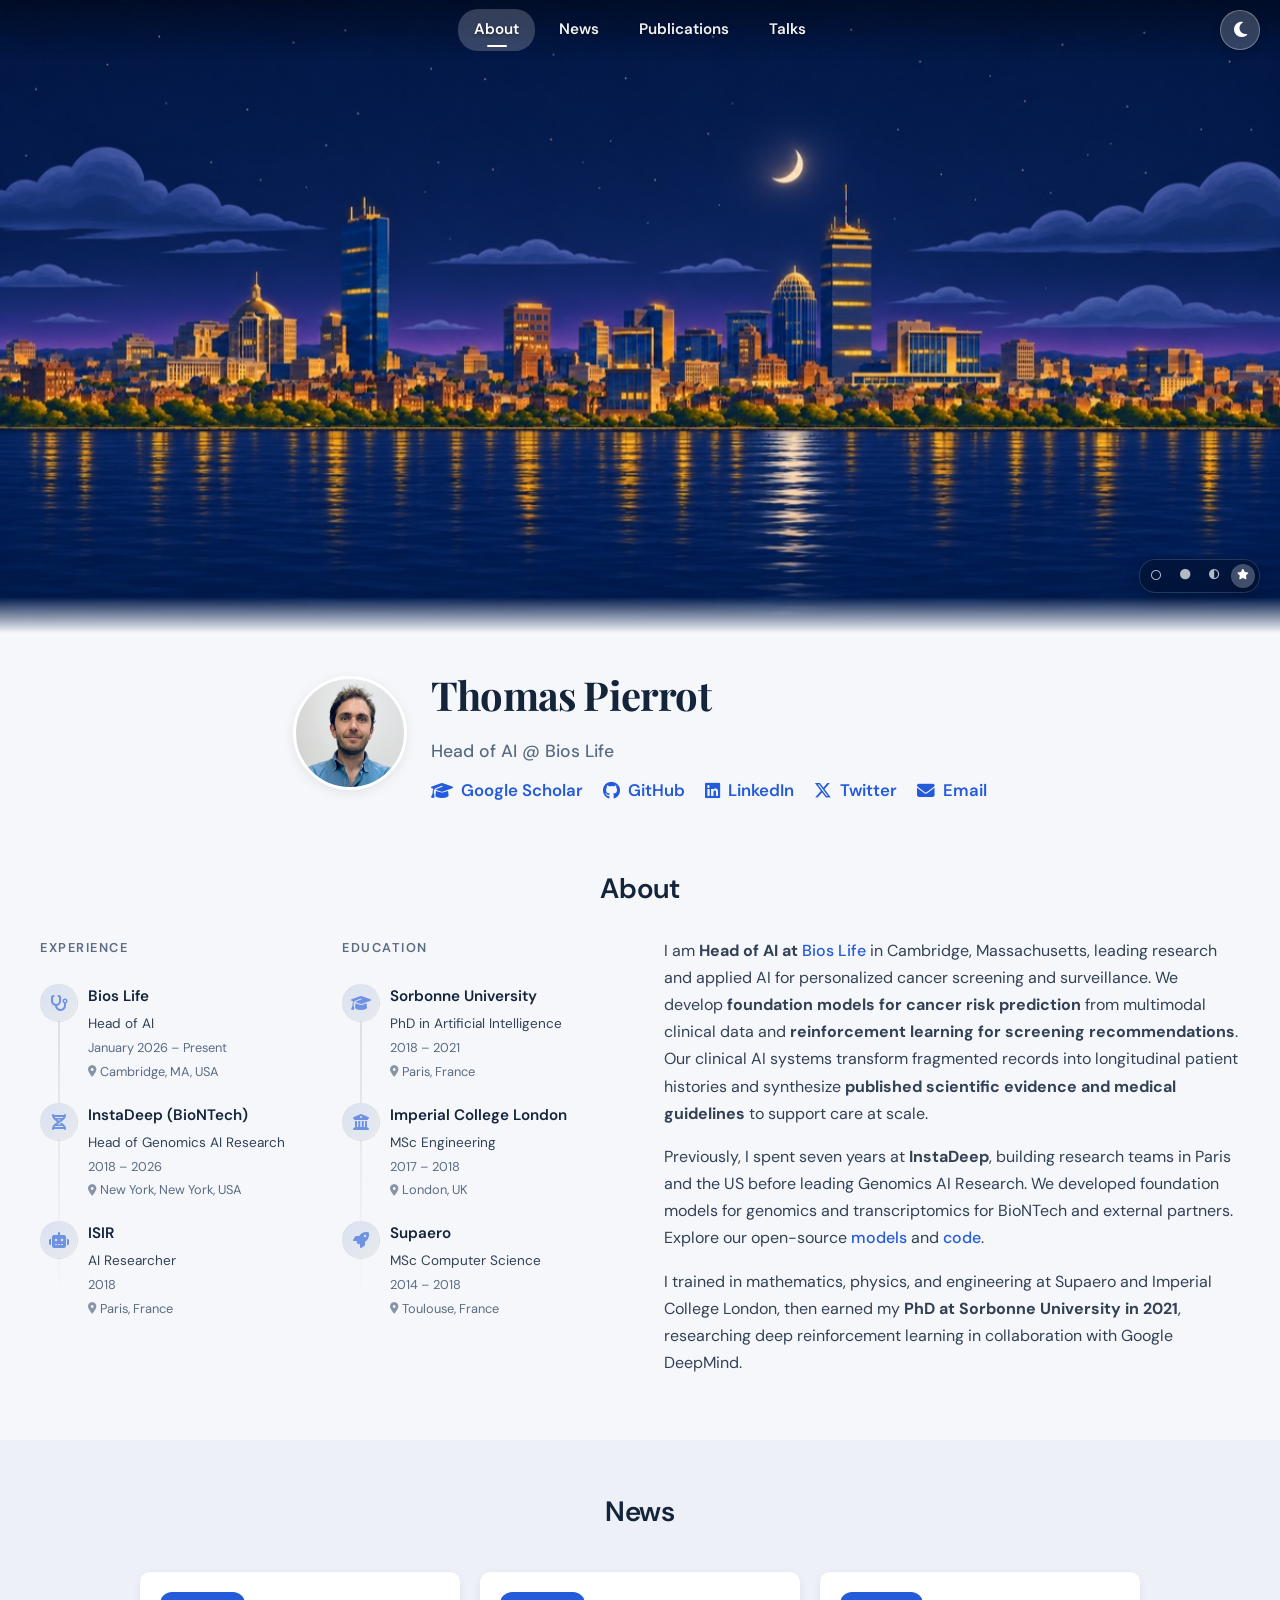
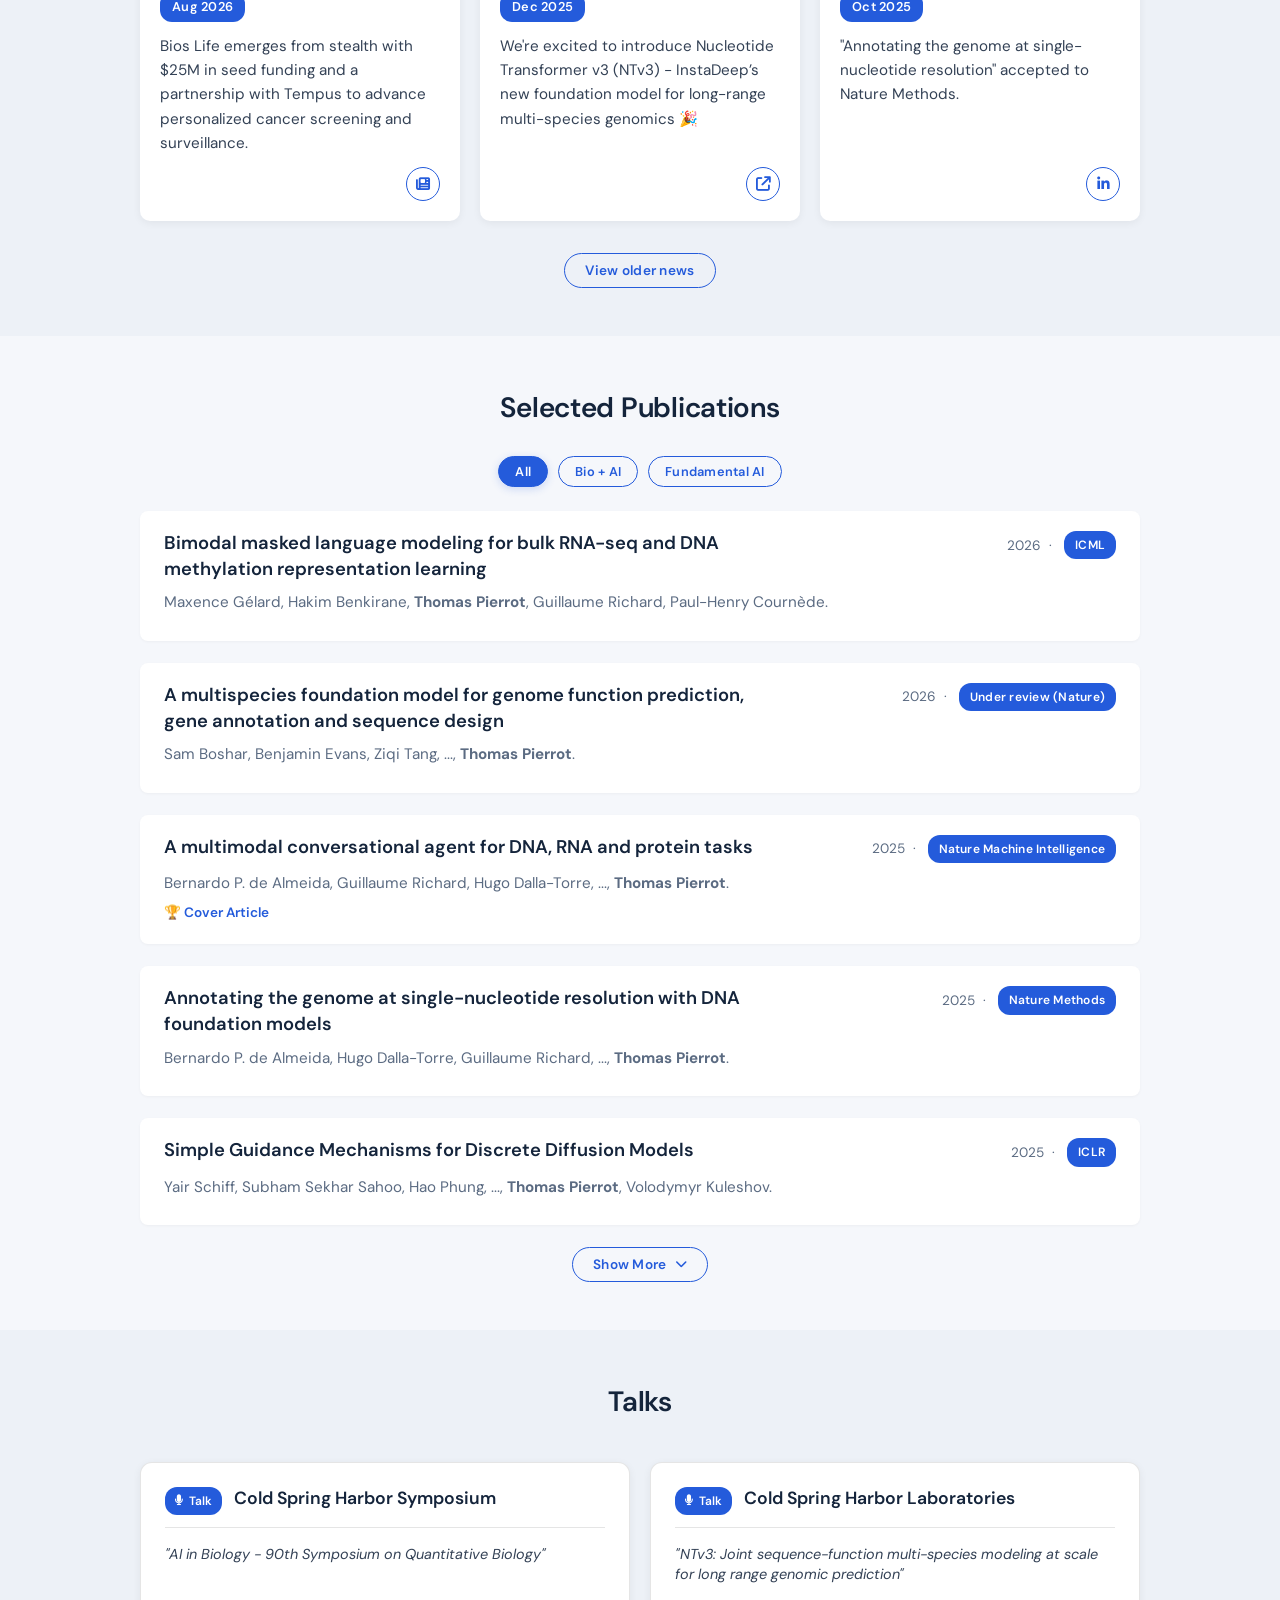
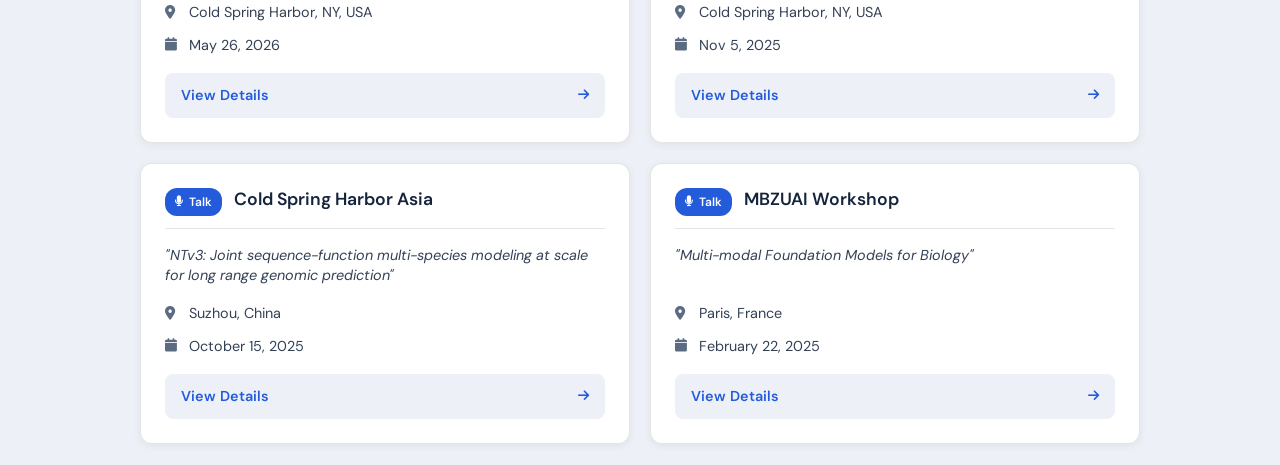
==== commit ec3001f7: "Address website refresh review feedback" ====
--- a/index.html
+++ b/index.html
@@ -177,10 +177,8 @@
     <section id="news">
         <div class="section-content">
             <h2>News</h2>
-            <div class="timeline-h">
-                <div class="timeline-track" id="news-container">
-                    <noscript><p class="content-status" role="status">Enable JavaScript to load news.</p></noscript>
-                </div>
+            <div class="timeline-track" id="news-container">
+                <noscript><p class="content-status" role="status">Enable JavaScript to load news.</p></noscript>
             </div>
             <div class="show-more-container"><button class="show-more-btn" id="news-toggle" aria-expanded="false" aria-controls="news-container" hidden>View older news</button></div>
         </div>
@@ -209,10 +207,8 @@
     <section id="talks">
         <div class="section-content">
             <h2>Talks</h2>
-            <div class="talks-track-wrapper">
-                <div class="talks-track" id="talks-container">
-                    <noscript><p class="content-status" role="status">Enable JavaScript to load talks.</p></noscript>
-                </div>
+            <div class="talks-track" id="talks-container">
+                <noscript><p class="content-status" role="status">Enable JavaScript to load talks.</p></noscript>
             </div>
             <div class="show-more-container"><button class="show-more-btn" id="talks-toggle" aria-expanded="false" aria-controls="talks-container" hidden>Show more talks</button></div>
         </div>
--- a/assets/styles.css
+++ b/assets/styles.css
@@ -72,7 +72,7 @@
     pointer-events: none;
 }
 
-/* Profile Container - keeps profile header centered with banner overlap */
+/* Profile Container - centers the compact profile header below the banner */
 .profile-container {
     max-width: var(--container-width);
     margin: 0 auto;
@@ -638,14 +638,15 @@
 /* About Section - Education & Experience */
 .about-columns {
     display: flex;
-    gap: 60px;
-    margin-top: 40px;
+    gap: 48px;
+    margin-top: 32px;
     justify-content: center;
 }
 
 .about-column {
     flex: 1;
-    max-width: 380px;
+    max-width: 420px;
+    min-width: 0;
 }
 
 .about-column-title {
@@ -655,7 +656,7 @@
     text-transform: uppercase;
     letter-spacing: 0.12em;
     color: var(--text-muted);
-    margin-bottom: 24px;
+    margin-bottom: 16px;
     text-align: left;
 }
 
@@ -670,9 +671,9 @@
 .about-entries::before {
     content: '';
     position: absolute;
-    left: 30px;
-    top: 60px;
-    bottom: 30px;
+    left: 22px;
+    top: 44px;
+    bottom: 28px;
     width: 2px;
     background: linear-gradient(to bottom, var(--border-color), transparent);
     border-radius: 1px;
@@ -681,17 +682,17 @@
 .about-entry {
     display: flex;
     align-items: flex-start;
-    gap: 20px;
-    padding: 12px 0;
+    gap: 14px;
+    padding: 10px 0;
     position: relative;
 }
 
 .entry-logo {
-    width: 60px;
-    height: 60px;
+    width: 44px;
+    height: 44px;
     border-radius: 50%;
     background: linear-gradient(135deg, var(--bg-alt) 0%, var(--card-bg) 100%);
-    border: 2px solid var(--border-color);
+    border: 1px solid var(--border-color);
     display: flex;
     align-items: center;
     justify-content: center;
@@ -712,7 +713,7 @@
 }
 
 .entry-logo i {
-    font-size: 1.4rem;
+    font-size: 1.1rem;
     color: var(--accent-color);
     opacity: 0.6;
 }
@@ -734,7 +735,7 @@
     display: flex;
     flex-direction: column;
     gap: 2px;
-    padding-top: 8px;
+    padding-top: 0;
     text-align: left;
 }
 
@@ -926,14 +927,10 @@
 }
 
 /* Responsive for Talks */
-@media (max-width: 900px) {
-    .talk-card {
-        }
-}
 
 @media (max-width: 600px) {
     .talk-card {
-            padding: 18px;
+        padding: 18px;
         gap: 12px;
     }
     .talk-title {
@@ -980,15 +977,6 @@
     .timeline-track {
         gap: 20px;
     }
-    .timeline-card {
-        }
-    /* About columns responsive */
-    .about-columns {
-        gap: 40px;
-    }
-    .about-column {
-        max-width: 320px;
-    }
 }
 
 @media (max-width: 600px) {
@@ -1072,29 +1060,13 @@
     /* About columns mobile - stack vertically */
     .about-columns {
         flex-direction: column;
-        gap: 32px;
         align-items: center;
     }
     .about-column {
-        max-width: 100%;
         width: 100%;
     }
     .about-column-title {
         text-align: center;
-    }
-    .entry-logo {
-        width: 50px;
-        height: 50px;
-    }
-    .entry-logo i {
-        font-size: 1.2rem;
-    }
-    .about-entries::before {
-        left: 25px;
-        top: 50px;
-    }
-    .entry-details {
-        padding-top: 4px;
     }
     .entry-institution {
         font-size: 0.95rem;
@@ -1117,15 +1089,8 @@
 .banner picture[hidden] { display: none; }
 
 /* Editorial spacing and compact career details */
-#about-content { max-width: 70ch; margin: 0 auto; }
-.about-columns { gap: 48px; margin-top: 32px; }
-.about-column { max-width: 420px; min-width: 0; }
-.about-column-title { margin-bottom: 16px; }
-.about-entry { gap: 14px; padding: 10px 0; }
-.entry-logo { width: 44px; height: 44px; border-width: 1px; }
-.entry-logo i { font-size: 1.1rem; }
-.entry-details { padding-top: 0; }
-.about-entries::before { left: 22px; top: 44px; bottom: 28px; }
+#about-content { max-width: 70ch; margin: 0 auto; font-size: 16px; }
+
 .publications-filters { margin: 24px 0; }
 .paper { margin-bottom: 22px; }
 .paper-title { line-height: 1.4; }
